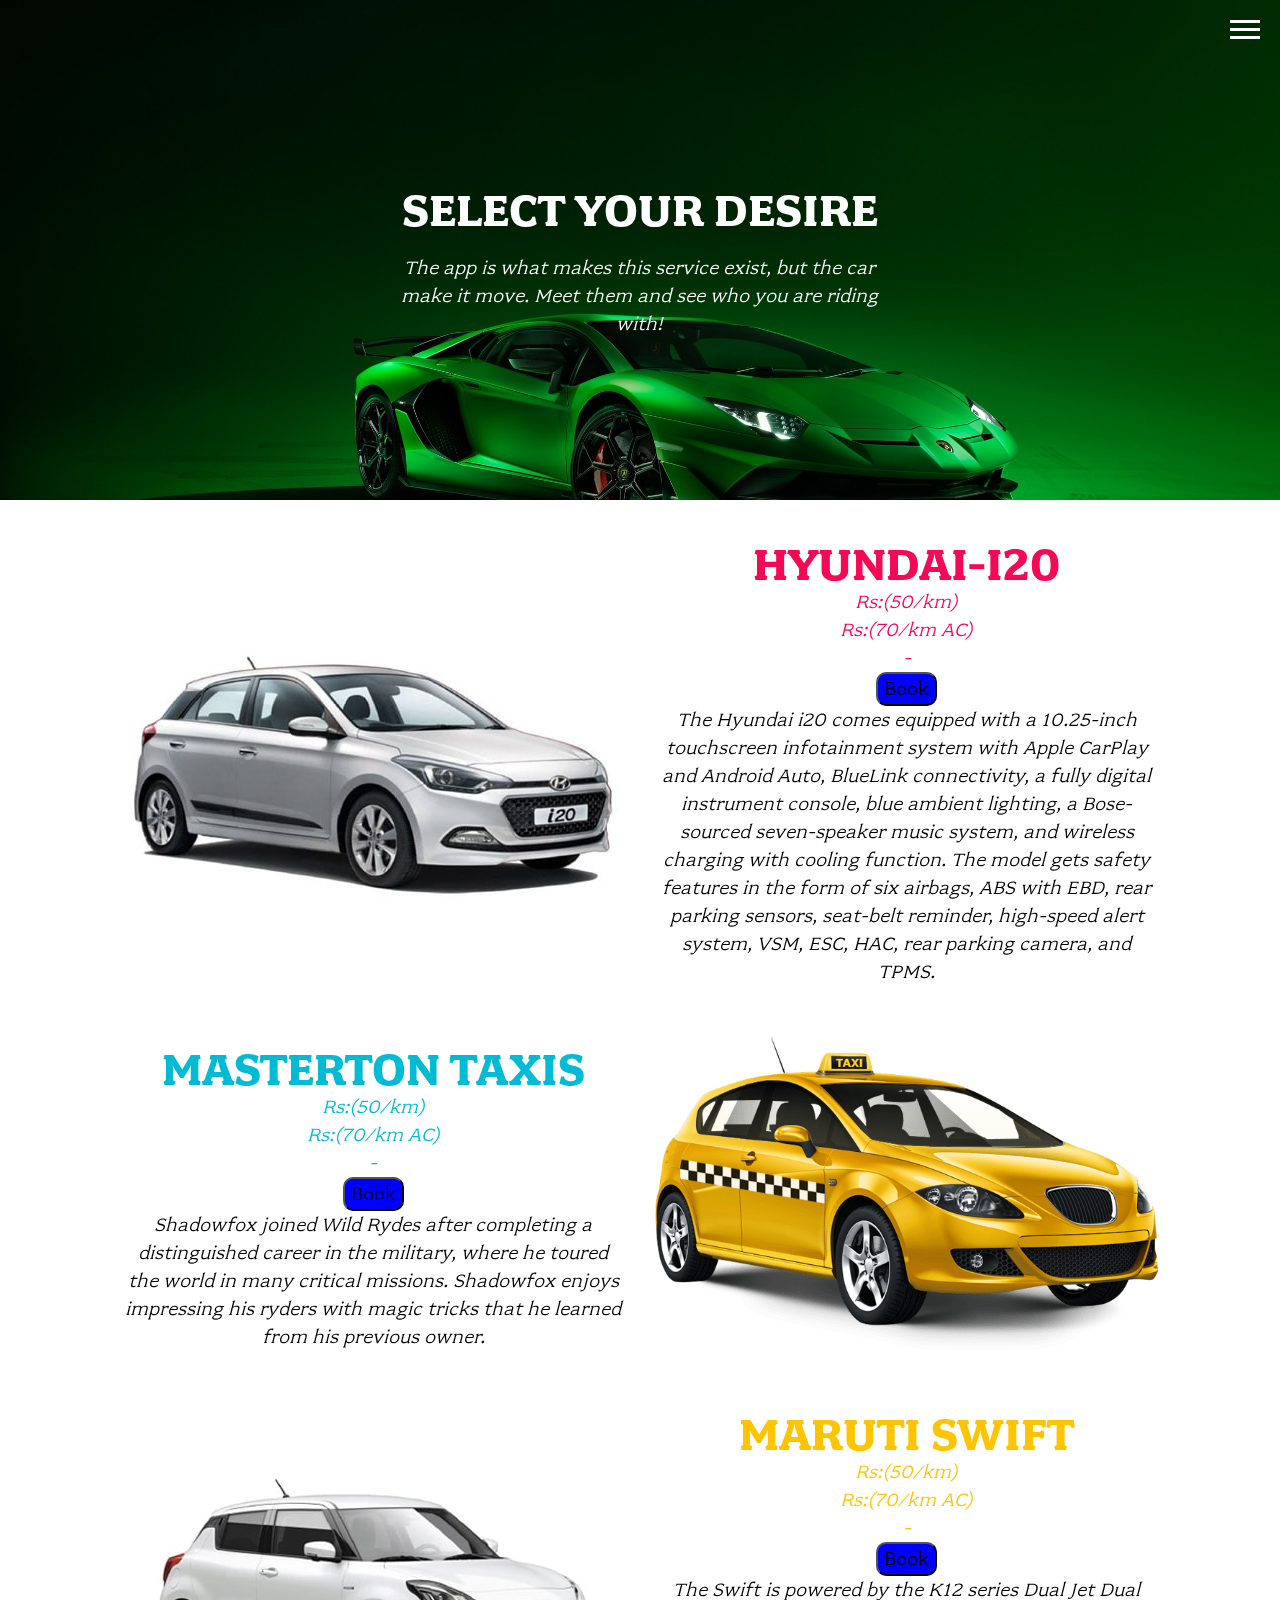
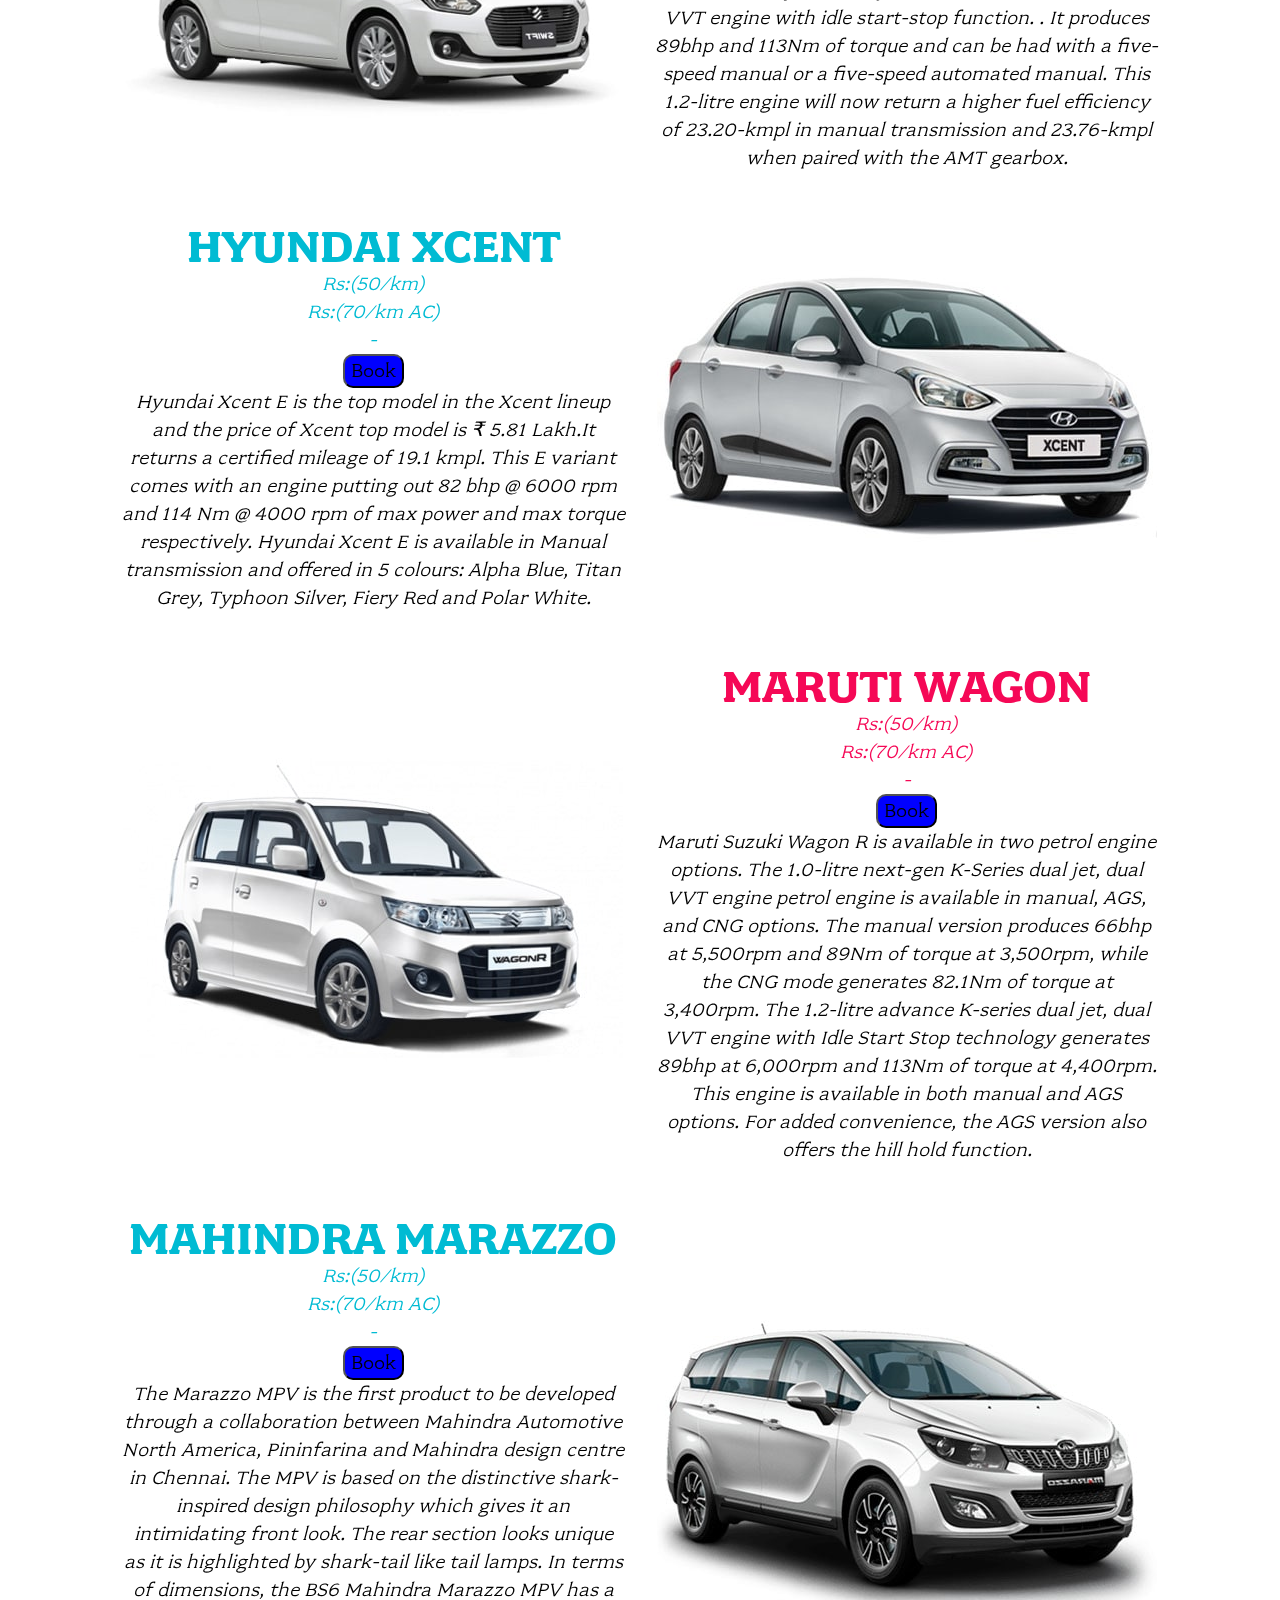
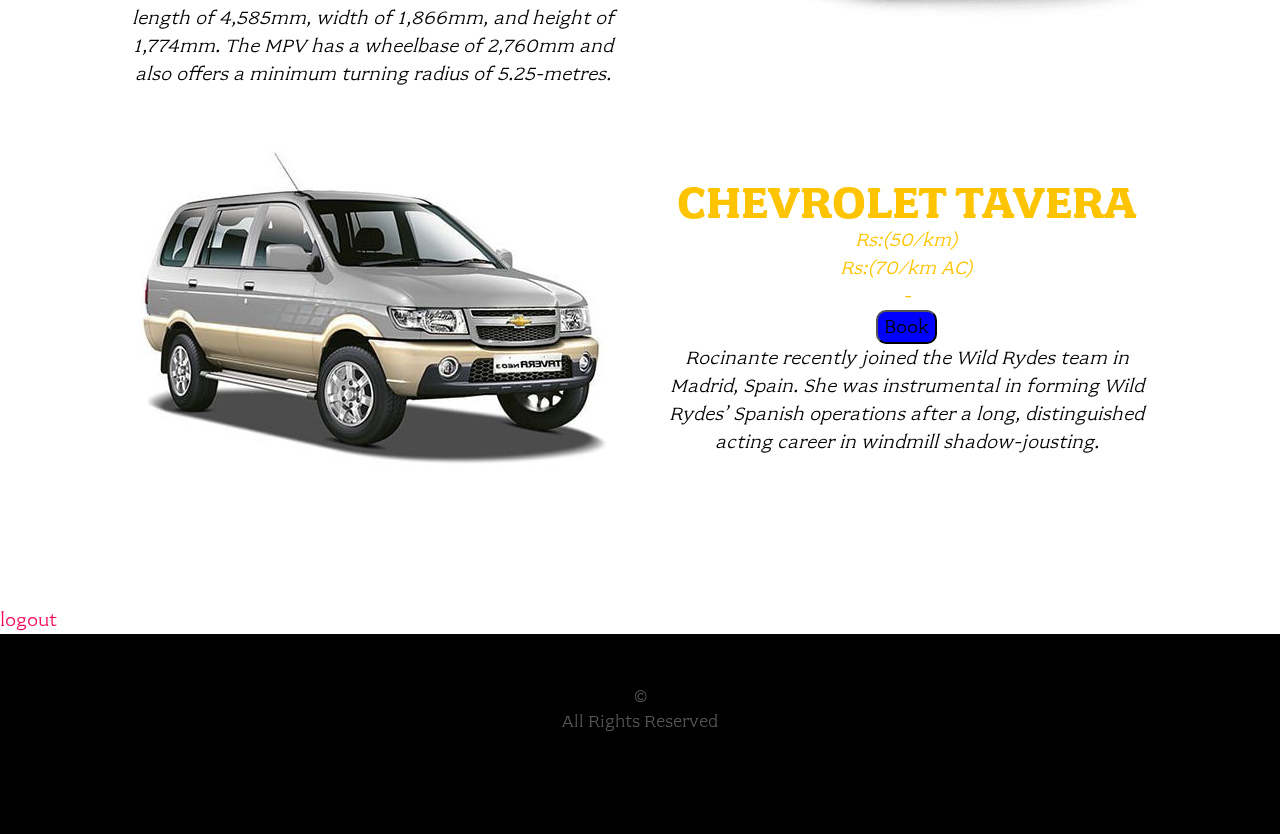
==== index.html @ dbbf8d36 "Update index.html" ====
<!doctype html>
<html class="no-js" lang="">
<head>
  <meta charset="utf-8">
  <meta name="description" content="">
  <meta name="viewport" content="width=device-width, initial-scale=1">
  <title>Unicorns - Wild Rydes</title>

  <link rel="stylesheet" href="css/font.css">
  <link rel="stylesheet" href="css/main.css">

  <!-- <script src="js/vendor/modernizr.js"></script> -->
  <style>
    input[type=submit]:hover {
      background-color: #dd8c22;
    width: 100px;
    border-radius: 10px;
    transition-duration: 0.5s;
  }
  
  </style>
</head>
<body class="page-unicorns">

  <header class="site-header">
    <div class="site-logo dark">Wild Rydes</div>

    <div class="row column medium-8 large-6 xlarge-5 xxlarge-4">
      <h1 class="title" style="color: white;">Select your desire</h1>
      <p class="content" style="color: white;">
        The app is what makes this service exist, but the car make it move. Meet them and see who you are riding with!
      </p>
    </div>

    <nav class="site-nav">
      <ul>
        <!-- <li><a href="index.html">Home</a></li> -->
        <li><a href="index.html">Visit the E-vehicles</a></li>
       
      </ul>
    </nav>
   
      <button type="button" class="btn-menu"><span>Menu</span></button>
  
  </header>

 

  <section class="unicorns-list">
    <div class="row">
      <div class="unicorn jimmy">
        <div class="columns medium-5 large-6 xlarge-5 xlarge-offset-1">
          <img src="images/Hyundai-i20.jpg" alt="Jimmy Three Legs">
        </div>

        <div class="columns medium-7 large-6 xlarge-5 xxlarge-4">
          <h2 class="title">Hyundai-i20</h2>
          <div class="subtitle">Rs:(50/km)<br>Rs:(70/km AC)</div>

          <a href="carregister/register1.html" id="btn">
            <input style="background-color: blue; border-radius: 10px;" type="submit" class="book" value="Book">
          </a>
          
          <p class="content">
            The Hyundai i20 comes equipped with a 10.25-inch touchscreen infotainment system with Apple CarPlay and Android Auto, BlueLink connectivity, a fully digital instrument console, blue ambient lighting, a Bose-sourced seven-speaker music system, and wireless charging with cooling function. The model gets safety features in the form of six airbags, ABS with EBD, rear parking sensors, seat-belt reminder, high-speed alert system, VSM, ESC, HAC, rear parking camera, and TPMS.
          </p>
        </div>
      </div>
    </div>

    <div class="row">
      <div class="unicorn henry">
        <div class="columns medium-5 medium-push-7 large-6 large-push-6 xlarge-5 xlarge-offset-1 xlarge-push-5">
          <img src="images/taxi-img.png" alt="Hot Shoe Henry">
        </div>

        <div class="columns medium-7 medium-pull-5 large-6 large-pull-6 xlarge-5 xlarge-pull-5 xxlarge-4 xxlarge-offset-1">
          <h2 class="title">Masterton Taxis</h2>
          <div class="subtitle">Rs:(50/km)<br>Rs:(70/km AC)</div>
          <a href="carregister/register2.html" id="btn">
            <input style="background-color: blue; border-radius: 10px;" type="submit" class="book" value="Book">
          </a>
          <p class="content">
            Shadowfox joined Wild Rydes after completing a distinguished career in the military, where he toured the world in many critical missions. Shadowfox enjoys impressing his ryders with magic tricks that he learned from his previous owner.
          </p>
        </div>
      </div>
    </div>

    <div class="row">
      <div class="unicorn veronica">
        <div class="columns medium-5 large-6 xlarge-5 xlarge-offset-1">
          <img src="images/Maruti-Suzuki-Swift.jpg" alt="Veronica">
        </div>

        <div class="columns medium-7 large-6 xlarge-5 xxlarge-4">
          <h2 class="title">Maruti Swift</h2>
          <div class="subtitle">Rs:(50/km)<br>Rs:(70/km AC)</div>
          <a href="carregister/register3.html" id="btn">
            <input style="background-color: blue; border-radius: 10px;" type="submit" class="book" value="Book">
          </a>
          <p class="content">
            The Swift is powered by the K12 series Dual Jet Dual VVT engine with idle start-stop function. . It produces 89bhp and 113Nm of torque and can be had with a five-speed manual or a five-speed automated manual.

This 1.2-litre engine will now return a higher fuel efficiency of 23.20-kmpl in manual transmission and 23.76-kmpl when paired with the AMT gearbox.
          </p>
        </div>
      </div>
    </div>
    
    <div class="row">
      <div class="unicorn henry">
        <div class="columns medium-5 medium-push-7 large-6 large-push-6 xlarge-5 xlarge-offset-1 xlarge-push-5">
          <img src="images/Hyundai-Xcent.jpg" alt="Hot Shoe Henry">
        </div>

        <div class="columns medium-7 medium-pull-5 large-6 large-pull-6 xlarge-5 xlarge-pull-5 xxlarge-4 xxlarge-offset-1">
          <h2 class="title">Hyundai Xcent</h2>
          <div class="subtitle">Rs:(50/km)<br>Rs:(70/km AC)</div>
          <a href="carregister/register4.html" id="btn">
            <input style="background-color: blue; border-radius: 10px;" type="submit" class="book" value="Book">
          </a>
          <p class="content">
            Hyundai Xcent E is the top model in the Xcent lineup and the price of Xcent top model is ₹ 5.81 Lakh.It returns a certified mileage of 19.1 kmpl. This E variant comes with an engine putting out 82 bhp @ 6000 rpm and 114 Nm @ 4000 rpm of max power and max torque respectively. Hyundai Xcent E is available in Manual transmission and offered in 5 colours: Alpha Blue, Titan Grey, Typhoon Silver, Fiery Red and Polar White.
          </p>
        </div>
      </div>
    </div>

    <div class="row">
      <div class="unicorn jimmy">
        <div class="columns medium-5 large-6 xlarge-5 xlarge-offset-1">
          <img src="images/Maruti-Wagonr.jpg" alt="Jimmy Three Legs">
        </div>
  
        <div class="columns medium-7 large-6 xlarge-5 xxlarge-4">
          <h2 class="title">Maruti Wagon</h2>
          <div class="subtitle">Rs:(50/km)<br>Rs:(70/km AC)</div>
          <a href="carregister/register5.html" id="btn">
            <input style="background-color: blue; border-radius: 10px;" type="submit" class="book" value="Book">
          </a>
          <p class="content">
            Maruti Suzuki Wagon R is available in two petrol engine options. The 1.0-litre next-gen K-Series dual jet, dual VVT engine petrol engine is available in manual, AGS, and CNG options. The manual version produces 66bhp at 5,500rpm and 89Nm of torque at 3,500rpm, while the CNG mode generates 82.1Nm of torque at 3,400rpm. The 1.2-litre advance K-series dual jet, dual VVT engine with Idle Start Stop technology generates 89bhp at 6,000rpm and 113Nm of torque at 4,400rpm. This engine is available in both manual and AGS options. For added convenience, the AGS version also offers the hill hold function.  
          </p>
        </div>
      </div>
    </div>
   
    <div class="row">
      <div class="unicorn henry">
        <div class="columns medium-5 medium-push-7 large-6 large-push-6 xlarge-5 xlarge-offset-1 xlarge-push-5">
          <img src="images/Mahindra-Marazzo.jpg" alt="Hot Shoe Henry">
        </div>

        <div class="columns medium-7 medium-pull-5 large-6 large-pull-6 xlarge-5 xlarge-pull-5 xxlarge-4 xxlarge-offset-1">
          <h2 class="title">Mahindra Marazzo</h2>
          <div class="subtitle">Rs:(50/km)<br>Rs:(70/km AC)</div>
          <a href="carregister/register6.html" id="btn">
            <input style="background-color: blue; border-radius: 10px;" type="submit" class="book" value="Book">
          </a>
          <p class="content">
            The Marazzo MPV is the first product to be developed through a collaboration between Mahindra Automotive North America, Pininfarina and Mahindra design centre in Chennai. The MPV is based on the distinctive shark-inspired design philosophy which gives it an intimidating front look. The rear section looks unique as it is highlighted by shark-tail like tail lamps. In terms of dimensions, the BS6 Mahindra Marazzo MPV has a length of 4,585mm, width of 1,866mm, and height of 1,774mm. The MPV has a wheelbase of 2,760mm and also offers a minimum turning radius of 5.25-metres.
          </p>
        </div>
      </div>
    </div>

    <div class="row">
      <div class="unicorn veronica">
        <div class="columns medium-5 large-6 xlarge-5 xlarge-offset-1">
          <img src="images/Chevrolet-Tavera.jpg" alt="Veronica">
        </div>

        <div class="columns medium-7 large-6 xlarge-5 xxlarge-4">
          <h2 class="title">Chevrolet Tavera</h2>
          <div class="subtitle">Rs:(50/km)<br>Rs:(70/km AC)</div>
          <a href="carregister/register7.html" id="btn">
            <input style="background-color: blue; border-radius: 10px;" type="submit" class="book" value="Book">
          </a>
          <p class="content">
            Rocinante recently joined the Wild Rydes team in Madrid, Spain. She was instrumental in forming Wild Rydes’ Spanish operations after a long, distinguished acting career in windmill shadow-jousting.
          </p>
        </div>
      </div>
    </div>

  </section>



  <a href="https://webbest111.auth.ap-south-1.amazoncognito.com/logout?client_id=3lqqb2fg92g0t8orv1jrlvq6rp&logout_uri=https://viswaamitcodes.github.io/authorization_deploy/">logout</a>


  <footer class="site-footer">
    

    <div class="row column">
      <div class="footer-legal">
        &copy;<br>
        All Rights Reserved
      </div>
    </div>
  </footer>

  <script src="js/vendor.js"></script>

  <script src="js/main.js"></script>
</body>
</html>
---- css/font.css ----
@font-face {
    font-family: "fairplex-wide";
    font-style: normal;
    font-weight: 400;
    src: url("../fonts/fairplex-wide-n4.woff") format("woff2");
}
@font-face {
    font-family: "fairplex-wide";
    font-style: normal;
    font-weight: 700;
    src: url("../fonts/fairplex-wide-n7.woff") format("woff2");
}
---- css/main.css ----
/*! normalize.css v4.2.0 | MIT License | github.com/necolas/normalize.css */html{font-family:sans-serif;line-height:1.15;-ms-text-size-adjust:100%;-webkit-text-size-adjust:100%}body{margin:0}article,aside,footer,header,nav,section{display:block}h1{font-size:2em;margin:.67em 0}figcaption,figure,main{display:block}figure{margin:1em 40px}hr{box-sizing:content-box;height:0;overflow:visible}pre{font-family:monospace,monospace;font-size:1em}a{background-color:transparent;-webkit-text-decoration-skip:objects}a:active,a:hover{outline-width:0}abbr[title]{border-bottom:none;text-decoration:underline;text-decoration:underline dotted}b,strong{font-weight:inherit;font-weight:bolder}code,kbd,samp{font-family:monospace,monospace;font-size:1em}dfn{font-style:italic}mark{background-color:#ff0;color:#000}small{font-size:80%}sub,sup{font-size:75%;line-height:0;position:relative;vertical-align:baseline}sub{bottom:-.25em}sup{top:-.5em}audio,video{display:inline-block}audio:not([controls]){display:none;height:0}img{border-style:none}svg:not(:root){overflow:hidden}button,input,optgroup,select,textarea{font:inherit;margin:0}optgroup{font-weight:700}button,input{overflow:visible}button,select{text-transform:none}[type=reset],[type=submit],button,html [type=button]{-webkit-appearance:button;cursor:pointer}[type=button]::-moz-focus-inner,[type=reset]::-moz-focus-inner,[type=submit]::-moz-focus-inner,button::-moz-focus-inner{border-style:none;padding:0}[type=button]:-moz-focusring,[type=reset]:-moz-focusring,[type=submit]:-moz-focusring,button:-moz-focusring{outline:1px dotted ButtonText}fieldset{border:1px solid silver;margin:0 2px;padding:.35em .625em .75em}legend{box-sizing:border-box;color:inherit;display:table;max-width:100%;padding:0;white-space:normal}progress{display:inline-block;vertical-align:baseline}textarea{overflow:auto}[type=checkbox],[type=radio]{box-sizing:border-box;padding:0}[type=number]::-webkit-inner-spin-button,[type=number]::-webkit-outer-spin-button{height:auto}[type=search]{-webkit-appearance:textfield;outline-offset:-2px}[type=search]::-webkit-search-cancel-button,[type=search]::-webkit-search-decoration{-webkit-appearance:none}::-webkit-file-upload-button{-webkit-appearance:button;font:inherit}details,menu{display:block}summary{display:list-item}canvas{display:inline-block}[hidden],template{display:none}.row{max-width:96.875rem;margin-left:auto;margin-right:auto}.row:after,.row:before{content:' ';display:table}.row:after{clear:both}.row.collapse>.column,.row.collapse>.columns{padding-left:0;padding-right:0}.row .row{max-width:none;margin-left:-.625rem;margin-right:-.625rem}@media screen and (min-width:40em){.row .row{margin-left:-.9375rem;margin-right:-.9375rem}}.row .row.collapse{margin-left:0;margin-right:0}.row.expanded{max-width:none}.row.expanded .row{margin-left:auto;margin-right:auto}.column,.columns{width:100%;float:left;padding-left:.625rem;padding-right:.625rem}@media screen and (min-width:40em){.column,.columns{padding-left:.9375rem;padding-right:.9375rem}}.column:last-child:not(:first-child),.columns:last-child:not(:first-child){float:right}.column.end:last-child:last-child,.end.columns:last-child:last-child{float:left}.column.row.row,.row.row.columns{float:none}.row .column.row.row,.row .row.row.columns{padding-left:0;padding-right:0;margin-left:0;margin-right:0}.small-1{width:8.3333333333%}.small-push-1{position:relative;left:8.3333333333%}.small-pull-1{position:relative;left:-8.3333333333%}.small-offset-0{margin-left:0}.small-2{width:16.6666666667%}.small-push-2{position:relative;left:16.6666666667%}.small-pull-2{position:relative;left:-16.6666666667%}.small-offset-1{margin-left:8.3333333333%}.small-3{width:25%}.small-push-3{position:relative;left:25%}.small-pull-3{position:relative;left:-25%}.small-offset-2{margin-left:16.6666666667%}.small-4{width:33.3333333333%}.small-push-4{position:relative;left:33.3333333333%}.small-pull-4{position:relative;left:-33.3333333333%}.small-offset-3{margin-left:25%}.small-5{width:41.6666666667%}.small-push-5{position:relative;left:41.6666666667%}.small-pull-5{position:relative;left:-41.6666666667%}.small-offset-4{margin-left:33.3333333333%}.small-6{width:50%}.small-push-6{position:relative;left:50%}.small-pull-6{position:relative;left:-50%}.small-offset-5{margin-left:41.6666666667%}.small-7{width:58.3333333333%}.small-push-7{position:relative;left:58.3333333333%}.small-pull-7{position:relative;left:-58.3333333333%}.small-offset-6{margin-left:50%}.small-8{width:66.6666666667%}.small-push-8{position:relative;left:66.6666666667%}.small-pull-8{position:relative;left:-66.6666666667%}.small-offset-7{margin-left:58.3333333333%}.small-9{width:75%}.small-push-9{position:relative;left:75%}.small-pull-9{position:relative;left:-75%}.small-offset-8{margin-left:66.6666666667%}.small-10{width:83.3333333333%}.small-push-10{position:relative;left:83.3333333333%}.small-pull-10{position:relative;left:-83.3333333333%}.small-offset-9{margin-left:75%}.small-11{width:91.6666666667%}.small-push-11{position:relative;left:91.6666666667%}.small-pull-11{position:relative;left:-91.6666666667%}.small-offset-10{margin-left:83.3333333333%}.small-12{width:100%}.small-offset-11{margin-left:91.6666666667%}.small-up-1>.column,.small-up-1>.columns{width:100%;float:left}.small-up-1>.column:nth-of-type(1n),.small-up-1>.columns:nth-of-type(1n){clear:none}.small-up-1>.column:nth-of-type(1n+1),.small-up-1>.columns:nth-of-type(1n+1){clear:both}.small-up-1>.column:last-child,.small-up-1>.columns:last-child{float:left}.small-up-2>.column,.small-up-2>.columns{width:50%;float:left}.small-up-2>.column:nth-of-type(1n),.small-up-2>.columns:nth-of-type(1n){clear:none}.small-up-2>.column:nth-of-type(2n+1),.small-up-2>.columns:nth-of-type(2n+1){clear:both}.small-up-2>.column:last-child,.small-up-2>.columns:last-child{float:left}.small-up-3>.column,.small-up-3>.columns{width:33.3333333333%;float:left}.small-up-3>.column:nth-of-type(1n),.small-up-3>.columns:nth-of-type(1n){clear:none}.small-up-3>.column:nth-of-type(3n+1),.small-up-3>.columns:nth-of-type(3n+1){clear:both}.small-up-3>.column:last-child,.small-up-3>.columns:last-child{float:left}.small-up-4>.column,.small-up-4>.columns{width:25%;float:left}.small-up-4>.column:nth-of-type(1n),.small-up-4>.columns:nth-of-type(1n){clear:none}.small-up-4>.column:nth-of-type(4n+1),.small-up-4>.columns:nth-of-type(4n+1){clear:both}.small-up-4>.column:last-child,.small-up-4>.columns:last-child{float:left}.small-up-5>.column,.small-up-5>.columns{width:20%;float:left}.small-up-5>.column:nth-of-type(1n),.small-up-5>.columns:nth-of-type(1n){clear:none}.small-up-5>.column:nth-of-type(5n+1),.small-up-5>.columns:nth-of-type(5n+1){clear:both}.small-up-5>.column:last-child,.small-up-5>.columns:last-child{float:left}.small-up-6>.column,.small-up-6>.columns{width:16.6666666667%;float:left}.small-up-6>.column:nth-of-type(1n),.small-up-6>.columns:nth-of-type(1n){clear:none}.small-up-6>.column:nth-of-type(6n+1),.small-up-6>.columns:nth-of-type(6n+1){clear:both}.small-up-6>.column:last-child,.small-up-6>.columns:last-child{float:left}.small-up-7>.column,.small-up-7>.columns{width:14.2857142857%;float:left}.small-up-7>.column:nth-of-type(1n),.small-up-7>.columns:nth-of-type(1n){clear:none}.small-up-7>.column:nth-of-type(7n+1),.small-up-7>.columns:nth-of-type(7n+1){clear:both}.small-up-7>.column:last-child,.small-up-7>.columns:last-child{float:left}.small-up-8>.column,.small-up-8>.columns{width:12.5%;float:left}.small-up-8>.column:nth-of-type(1n),.small-up-8>.columns:nth-of-type(1n){clear:none}.small-up-8>.column:nth-of-type(8n+1),.small-up-8>.columns:nth-of-type(8n+1){clear:both}.small-up-8>.column:last-child,.small-up-8>.columns:last-child{float:left}.small-collapse>.column,.small-collapse>.columns{padding-left:0;padding-right:0}.expanded.row .small-collapse.row,.small-collapse .row{margin-left:0;margin-right:0}.small-uncollapse>.column,.small-uncollapse>.columns{padding-left:.625rem;padding-right:.625rem}.small-centered{float:none;margin-left:auto;margin-right:auto}.small-pull-0,.small-push-0,.small-uncentered{position:static;margin-left:0;margin-right:0;float:left}@media screen and (min-width:40em){.medium-1{width:8.3333333333%}.medium-push-1{position:relative;left:8.3333333333%}.medium-pull-1{position:relative;left:-8.3333333333%}.medium-offset-0{margin-left:0}.medium-2{width:16.6666666667%}.medium-push-2{position:relative;left:16.6666666667%}.medium-pull-2{position:relative;left:-16.6666666667%}.medium-offset-1{margin-left:8.3333333333%}.medium-3{width:25%}.medium-push-3{position:relative;left:25%}.medium-pull-3{position:relative;left:-25%}.medium-offset-2{margin-left:16.6666666667%}.medium-4{width:33.3333333333%}.medium-push-4{position:relative;left:33.3333333333%}.medium-pull-4{position:relative;left:-33.3333333333%}.medium-offset-3{margin-left:25%}.medium-5{width:41.6666666667%}.medium-push-5{position:relative;left:41.6666666667%}.medium-pull-5{position:relative;left:-41.6666666667%}.medium-offset-4{margin-left:33.3333333333%}.medium-6{width:50%}.medium-push-6{position:relative;left:50%}.medium-pull-6{position:relative;left:-50%}.medium-offset-5{margin-left:41.6666666667%}.medium-7{width:58.3333333333%}.medium-push-7{position:relative;left:58.3333333333%}.medium-pull-7{position:relative;left:-58.3333333333%}.medium-offset-6{margin-left:50%}.medium-8{width:66.6666666667%}.medium-push-8{position:relative;left:66.6666666667%}.medium-pull-8{position:relative;left:-66.6666666667%}.medium-offset-7{margin-left:58.3333333333%}.medium-9{width:75%}.medium-push-9{position:relative;left:75%}.medium-pull-9{position:relative;left:-75%}.medium-offset-8{margin-left:66.6666666667%}.medium-10{width:83.3333333333%}.medium-push-10{position:relative;left:83.3333333333%}.medium-pull-10{position:relative;left:-83.3333333333%}.medium-offset-9{margin-left:75%}.medium-11{width:91.6666666667%}.medium-push-11{position:relative;left:91.6666666667%}.medium-pull-11{position:relative;left:-91.6666666667%}.medium-offset-10{margin-left:83.3333333333%}.medium-12{width:100%}.medium-offset-11{margin-left:91.6666666667%}.medium-up-1>.column,.medium-up-1>.columns{width:100%;float:left}.medium-up-1>.column:nth-of-type(1n),.medium-up-1>.columns:nth-of-type(1n){clear:none}.medium-up-1>.column:nth-of-type(1n+1),.medium-up-1>.columns:nth-of-type(1n+1){clear:both}.medium-up-1>.column:last-child,.medium-up-1>.columns:last-child{float:left}.medium-up-2>.column,.medium-up-2>.columns{width:50%;float:left}.medium-up-2>.column:nth-of-type(1n),.medium-up-2>.columns:nth-of-type(1n){clear:none}.medium-up-2>.column:nth-of-type(2n+1),.medium-up-2>.columns:nth-of-type(2n+1){clear:both}.medium-up-2>.column:last-child,.medium-up-2>.columns:last-child{float:left}.medium-up-3>.column,.medium-up-3>.columns{width:33.3333333333%;float:left}.medium-up-3>.column:nth-of-type(1n),.medium-up-3>.columns:nth-of-type(1n){clear:none}.medium-up-3>.column:nth-of-type(3n+1),.medium-up-3>.columns:nth-of-type(3n+1){clear:both}.medium-up-3>.column:last-child,.medium-up-3>.columns:last-child{float:left}.medium-up-4>.column,.medium-up-4>.columns{width:25%;float:left}.medium-up-4>.column:nth-of-type(1n),.medium-up-4>.columns:nth-of-type(1n){clear:none}.medium-up-4>.column:nth-of-type(4n+1),.medium-up-4>.columns:nth-of-type(4n+1){clear:both}.medium-up-4>.column:last-child,.medium-up-4>.columns:last-child{float:left}.medium-up-5>.column,.medium-up-5>.columns{width:20%;float:left}.medium-up-5>.column:nth-of-type(1n),.medium-up-5>.columns:nth-of-type(1n){clear:none}.medium-up-5>.column:nth-of-type(5n+1),.medium-up-5>.columns:nth-of-type(5n+1){clear:both}.medium-up-5>.column:last-child,.medium-up-5>.columns:last-child{float:left}.medium-up-6>.column,.medium-up-6>.columns{width:16.6666666667%;float:left}.medium-up-6>.column:nth-of-type(1n),.medium-up-6>.columns:nth-of-type(1n){clear:none}.medium-up-6>.column:nth-of-type(6n+1),.medium-up-6>.columns:nth-of-type(6n+1){clear:both}.medium-up-6>.column:last-child,.medium-up-6>.columns:last-child{float:left}.medium-up-7>.column,.medium-up-7>.columns{width:14.2857142857%;float:left}.medium-up-7>.column:nth-of-type(1n),.medium-up-7>.columns:nth-of-type(1n){clear:none}.medium-up-7>.column:nth-of-type(7n+1),.medium-up-7>.columns:nth-of-type(7n+1){clear:both}.medium-up-7>.column:last-child,.medium-up-7>.columns:last-child{float:left}.medium-up-8>.column,.medium-up-8>.columns{width:12.5%;float:left}.medium-up-8>.column:nth-of-type(1n),.medium-up-8>.columns:nth-of-type(1n){clear:none}.medium-up-8>.column:nth-of-type(8n+1),.medium-up-8>.columns:nth-of-type(8n+1){clear:both}.medium-up-8>.column:last-child,.medium-up-8>.columns:last-child{float:left}.medium-collapse>.column,.medium-collapse>.columns{padding-left:0;padding-right:0}.expanded.row .medium-collapse.row,.medium-collapse .row{margin-left:0;margin-right:0}.medium-uncollapse>.column,.medium-uncollapse>.columns{padding-left:.9375rem;padding-right:.9375rem}.medium-centered{float:none;margin-left:auto;margin-right:auto}.medium-pull-0,.medium-push-0,.medium-uncentered{position:static;margin-left:0;margin-right:0;float:left}}@media screen and (min-width:64em){.large-1{width:8.3333333333%}.large-push-1{position:relative;left:8.3333333333%}.large-pull-1{position:relative;left:-8.3333333333%}.large-offset-0{margin-left:0}.large-2{width:16.6666666667%}.large-push-2{position:relative;left:16.6666666667%}.large-pull-2{position:relative;left:-16.6666666667%}.large-offset-1{margin-left:8.3333333333%}.large-3{width:25%}.large-push-3{position:relative;left:25%}.large-pull-3{position:relative;left:-25%}.large-offset-2{margin-left:16.6666666667%}.large-4{width:33.3333333333%}.large-push-4{position:relative;left:33.3333333333%}.large-pull-4{position:relative;left:-33.3333333333%}.large-offset-3{margin-left:25%}.large-5{width:41.6666666667%}.large-push-5{position:relative;left:41.6666666667%}.large-pull-5{position:relative;left:-41.6666666667%}.large-offset-4{margin-left:33.3333333333%}.large-6{width:50%}.large-push-6{position:relative;left:50%}.large-pull-6{position:relative;left:-50%}.large-offset-5{margin-left:41.6666666667%}.large-7{width:58.3333333333%}.large-push-7{position:relative;left:58.3333333333%}.large-pull-7{position:relative;left:-58.3333333333%}.large-offset-6{margin-left:50%}.large-8{width:66.6666666667%}.large-push-8{position:relative;left:66.6666666667%}.large-pull-8{position:relative;left:-66.6666666667%}.large-offset-7{margin-left:58.3333333333%}.large-9{width:75%}.large-push-9{position:relative;left:75%}.large-pull-9{position:relative;left:-75%}.large-offset-8{margin-left:66.6666666667%}.large-10{width:83.3333333333%}.large-push-10{position:relative;left:83.3333333333%}.large-pull-10{position:relative;left:-83.3333333333%}.large-offset-9{margin-left:75%}.large-11{width:91.6666666667%}.large-push-11{position:relative;left:91.6666666667%}.large-pull-11{position:relative;left:-91.6666666667%}.large-offset-10{margin-left:83.3333333333%}.large-12{width:100%}.large-offset-11{margin-left:91.6666666667%}.large-up-1>.column,.large-up-1>.columns{width:100%;float:left}.large-up-1>.column:nth-of-type(1n),.large-up-1>.columns:nth-of-type(1n){clear:none}.large-up-1>.column:nth-of-type(1n+1),.large-up-1>.columns:nth-of-type(1n+1){clear:both}.large-up-1>.column:last-child,.large-up-1>.columns:last-child{float:left}.large-up-2>.column,.large-up-2>.columns{width:50%;float:left}.large-up-2>.column:nth-of-type(1n),.large-up-2>.columns:nth-of-type(1n){clear:none}.large-up-2>.column:nth-of-type(2n+1),.large-up-2>.columns:nth-of-type(2n+1){clear:both}.large-up-2>.column:last-child,.large-up-2>.columns:last-child{float:left}.large-up-3>.column,.large-up-3>.columns{width:33.3333333333%;float:left}.large-up-3>.column:nth-of-type(1n),.large-up-3>.columns:nth-of-type(1n){clear:none}.large-up-3>.column:nth-of-type(3n+1),.large-up-3>.columns:nth-of-type(3n+1){clear:both}.large-up-3>.column:last-child,.large-up-3>.columns:last-child{float:left}.large-up-4>.column,.large-up-4>.columns{width:25%;float:left}.large-up-4>.column:nth-of-type(1n),.large-up-4>.columns:nth-of-type(1n){clear:none}.large-up-4>.column:nth-of-type(4n+1),.large-up-4>.columns:nth-of-type(4n+1){clear:both}.large-up-4>.column:last-child,.large-up-4>.columns:last-child{float:left}.large-up-5>.column,.large-up-5>.columns{width:20%;float:left}.large-up-5>.column:nth-of-type(1n),.large-up-5>.columns:nth-of-type(1n){clear:none}.large-up-5>.column:nth-of-type(5n+1),.large-up-5>.columns:nth-of-type(5n+1){clear:both}.large-up-5>.column:last-child,.large-up-5>.columns:last-child{float:left}.large-up-6>.column,.large-up-6>.columns{width:16.6666666667%;float:left}.large-up-6>.column:nth-of-type(1n),.large-up-6>.columns:nth-of-type(1n){clear:none}.large-up-6>.column:nth-of-type(6n+1),.large-up-6>.columns:nth-of-type(6n+1){clear:both}.large-up-6>.column:last-child,.large-up-6>.columns:last-child{float:left}.large-up-7>.column,.large-up-7>.columns{width:14.2857142857%;float:left}.large-up-7>.column:nth-of-type(1n),.large-up-7>.columns:nth-of-type(1n){clear:none}.large-up-7>.column:nth-of-type(7n+1),.large-up-7>.columns:nth-of-type(7n+1){clear:both}.large-up-7>.column:last-child,.large-up-7>.columns:last-child{float:left}.large-up-8>.column,.large-up-8>.columns{width:12.5%;float:left}.large-up-8>.column:nth-of-type(1n),.large-up-8>.columns:nth-of-type(1n){clear:none}.large-up-8>.column:nth-of-type(8n+1),.large-up-8>.columns:nth-of-type(8n+1){clear:both}.large-up-8>.column:last-child,.large-up-8>.columns:last-child{float:left}.large-collapse>.column,.large-collapse>.columns{padding-left:0;padding-right:0}.expanded.row .large-collapse.row,.large-collapse .row{margin-left:0;margin-right:0}.large-uncollapse>.column,.large-uncollapse>.columns{padding-left:.9375rem;padding-right:.9375rem}.large-centered{float:none;margin-left:auto;margin-right:auto}.large-pull-0,.large-push-0,.large-uncentered{position:static;margin-left:0;margin-right:0;float:left}}@media screen and (min-width:75em){.xlarge-1{width:8.3333333333%}.xlarge-push-1{position:relative;left:8.3333333333%}.xlarge-pull-1{position:relative;left:-8.3333333333%}.xlarge-offset-0{margin-left:0}.xlarge-2{width:16.6666666667%}.xlarge-push-2{position:relative;left:16.6666666667%}.xlarge-pull-2{position:relative;left:-16.6666666667%}.xlarge-offset-1{margin-left:8.3333333333%}.xlarge-3{width:25%}.xlarge-push-3{position:relative;left:25%}.xlarge-pull-3{position:relative;left:-25%}.xlarge-offset-2{margin-left:16.6666666667%}.xlarge-4{width:33.3333333333%}.xlarge-push-4{position:relative;left:33.3333333333%}.xlarge-pull-4{position:relative;left:-33.3333333333%}.xlarge-offset-3{margin-left:25%}.xlarge-5{width:41.6666666667%}.xlarge-push-5{position:relative;left:41.6666666667%}.xlarge-pull-5{position:relative;left:-41.6666666667%}.xlarge-offset-4{margin-left:33.3333333333%}.xlarge-6{width:50%}.xlarge-push-6{position:relative;left:50%}.xlarge-pull-6{position:relative;left:-50%}.xlarge-offset-5{margin-left:41.6666666667%}.xlarge-7{width:58.3333333333%}.xlarge-push-7{position:relative;left:58.3333333333%}.xlarge-pull-7{position:relative;left:-58.3333333333%}.xlarge-offset-6{margin-left:50%}.xlarge-8{width:66.6666666667%}.xlarge-push-8{position:relative;left:66.6666666667%}.xlarge-pull-8{position:relative;left:-66.6666666667%}.xlarge-offset-7{margin-left:58.3333333333%}.xlarge-9{width:75%}.xlarge-push-9{position:relative;left:75%}.xlarge-pull-9{position:relative;left:-75%}.xlarge-offset-8{margin-left:66.6666666667%}.xlarge-10{width:83.3333333333%}.xlarge-push-10{position:relative;left:83.3333333333%}.xlarge-pull-10{position:relative;left:-83.3333333333%}.xlarge-offset-9{margin-left:75%}.xlarge-11{width:91.6666666667%}.xlarge-push-11{position:relative;left:91.6666666667%}.xlarge-pull-11{position:relative;left:-91.6666666667%}.xlarge-offset-10{margin-left:83.3333333333%}.xlarge-12{width:100%}.xlarge-offset-11{margin-left:91.6666666667%}.xlarge-up-1>.column,.xlarge-up-1>.columns{width:100%;float:left}.xlarge-up-1>.column:nth-of-type(1n),.xlarge-up-1>.columns:nth-of-type(1n){clear:none}.xlarge-up-1>.column:nth-of-type(1n+1),.xlarge-up-1>.columns:nth-of-type(1n+1){clear:both}.xlarge-up-1>.column:last-child,.xlarge-up-1>.columns:last-child{float:left}.xlarge-up-2>.column,.xlarge-up-2>.columns{width:50%;float:left}.xlarge-up-2>.column:nth-of-type(1n),.xlarge-up-2>.columns:nth-of-type(1n){clear:none}.xlarge-up-2>.column:nth-of-type(2n+1),.xlarge-up-2>.columns:nth-of-type(2n+1){clear:both}.xlarge-up-2>.column:last-child,.xlarge-up-2>.columns:last-child{float:left}.xlarge-up-3>.column,.xlarge-up-3>.columns{width:33.3333333333%;float:left}.xlarge-up-3>.column:nth-of-type(1n),.xlarge-up-3>.columns:nth-of-type(1n){clear:none}.xlarge-up-3>.column:nth-of-type(3n+1),.xlarge-up-3>.columns:nth-of-type(3n+1){clear:both}.xlarge-up-3>.column:last-child,.xlarge-up-3>.columns:last-child{float:left}.xlarge-up-4>.column,.xlarge-up-4>.columns{width:25%;float:left}.xlarge-up-4>.column:nth-of-type(1n),.xlarge-up-4>.columns:nth-of-type(1n){clear:none}.xlarge-up-4>.column:nth-of-type(4n+1),.xlarge-up-4>.columns:nth-of-type(4n+1){clear:both}.xlarge-up-4>.column:last-child,.xlarge-up-4>.columns:last-child{float:left}.xlarge-up-5>.column,.xlarge-up-5>.columns{width:20%;float:left}.xlarge-up-5>.column:nth-of-type(1n),.xlarge-up-5>.columns:nth-of-type(1n){clear:none}.xlarge-up-5>.column:nth-of-type(5n+1),.xlarge-up-5>.columns:nth-of-type(5n+1){clear:both}.xlarge-up-5>.column:last-child,.xlarge-up-5>.columns:last-child{float:left}.xlarge-up-6>.column,.xlarge-up-6>.columns{width:16.6666666667%;float:left}.xlarge-up-6>.column:nth-of-type(1n),.xlarge-up-6>.columns:nth-of-type(1n){clear:none}.xlarge-up-6>.column:nth-of-type(6n+1),.xlarge-up-6>.columns:nth-of-type(6n+1){clear:both}.xlarge-up-6>.column:last-child,.xlarge-up-6>.columns:last-child{float:left}.xlarge-up-7>.column,.xlarge-up-7>.columns{width:14.2857142857%;float:left}.xlarge-up-7>.column:nth-of-type(1n),.xlarge-up-7>.columns:nth-of-type(1n){clear:none}.xlarge-up-7>.column:nth-of-type(7n+1),.xlarge-up-7>.columns:nth-of-type(7n+1){clear:both}.xlarge-up-7>.column:last-child,.xlarge-up-7>.columns:last-child{float:left}.xlarge-up-8>.column,.xlarge-up-8>.columns{width:12.5%;float:left}.xlarge-up-8>.column:nth-of-type(1n),.xlarge-up-8>.columns:nth-of-type(1n){clear:none}.xlarge-up-8>.column:nth-of-type(8n+1),.xlarge-up-8>.columns:nth-of-type(8n+1){clear:both}.xlarge-up-8>.column:last-child,.xlarge-up-8>.columns:last-child{float:left}.xlarge-collapse>.column,.xlarge-collapse>.columns{padding-left:0;padding-right:0}.expanded.row .xlarge-collapse.row,.xlarge-collapse .row{margin-left:0;margin-right:0}.xlarge-uncollapse>.column,.xlarge-uncollapse>.columns{padding-left:.9375rem;padding-right:.9375rem}.xlarge-centered{float:none;margin-left:auto;margin-right:auto}.xlarge-pull-0,.xlarge-push-0,.xlarge-uncentered{position:static;margin-left:0;margin-right:0;float:left}}@media screen and (min-width:90em){.xxlarge-1{width:8.3333333333%}.xxlarge-push-1{position:relative;left:8.3333333333%}.xxlarge-pull-1{position:relative;left:-8.3333333333%}.xxlarge-offset-0{margin-left:0}.xxlarge-2{width:16.6666666667%}.xxlarge-push-2{position:relative;left:16.6666666667%}.xxlarge-pull-2{position:relative;left:-16.6666666667%}.xxlarge-offset-1{margin-left:8.3333333333%}.xxlarge-3{width:25%}.xxlarge-push-3{position:relative;left:25%}.xxlarge-pull-3{position:relative;left:-25%}.xxlarge-offset-2{margin-left:16.6666666667%}.xxlarge-4{width:33.3333333333%}.xxlarge-push-4{position:relative;left:33.3333333333%}.xxlarge-pull-4{position:relative;left:-33.3333333333%}.xxlarge-offset-3{margin-left:25%}.xxlarge-5{width:41.6666666667%}.xxlarge-push-5{position:relative;left:41.6666666667%}.xxlarge-pull-5{position:relative;left:-41.6666666667%}.xxlarge-offset-4{margin-left:33.3333333333%}.xxlarge-6{width:50%}.xxlarge-push-6{position:relative;left:50%}.xxlarge-pull-6{position:relative;left:-50%}.xxlarge-offset-5{margin-left:41.6666666667%}.xxlarge-7{width:58.3333333333%}.xxlarge-push-7{position:relative;left:58.3333333333%}.xxlarge-pull-7{position:relative;left:-58.3333333333%}.xxlarge-offset-6{margin-left:50%}.xxlarge-8{width:66.6666666667%}.xxlarge-push-8{position:relative;left:66.6666666667%}.xxlarge-pull-8{position:relative;left:-66.6666666667%}.xxlarge-offset-7{margin-left:58.3333333333%}.xxlarge-9{width:75%}.xxlarge-push-9{position:relative;left:75%}.xxlarge-pull-9{position:relative;left:-75%}.xxlarge-offset-8{margin-left:66.6666666667%}.xxlarge-10{width:83.3333333333%}.xxlarge-push-10{position:relative;left:83.3333333333%}.xxlarge-pull-10{position:relative;left:-83.3333333333%}.xxlarge-offset-9{margin-left:75%}.xxlarge-11{width:91.6666666667%}.xxlarge-push-11{position:relative;left:91.6666666667%}.xxlarge-pull-11{position:relative;left:-91.6666666667%}.xxlarge-offset-10{margin-left:83.3333333333%}.xxlarge-12{width:100%}.xxlarge-offset-11{margin-left:91.6666666667%}.xxlarge-up-1>.column,.xxlarge-up-1>.columns{width:100%;float:left}.xxlarge-up-1>.column:nth-of-type(1n),.xxlarge-up-1>.columns:nth-of-type(1n){clear:none}.xxlarge-up-1>.column:nth-of-type(1n+1),.xxlarge-up-1>.columns:nth-of-type(1n+1){clear:both}.xxlarge-up-1>.column:last-child,.xxlarge-up-1>.columns:last-child{float:left}.xxlarge-up-2>.column,.xxlarge-up-2>.columns{width:50%;float:left}.xxlarge-up-2>.column:nth-of-type(1n),.xxlarge-up-2>.columns:nth-of-type(1n){clear:none}.xxlarge-up-2>.column:nth-of-type(2n+1),.xxlarge-up-2>.columns:nth-of-type(2n+1){clear:both}.xxlarge-up-2>.column:last-child,.xxlarge-up-2>.columns:last-child{float:left}.xxlarge-up-3>.column,.xxlarge-up-3>.columns{width:33.3333333333%;float:left}.xxlarge-up-3>.column:nth-of-type(1n),.xxlarge-up-3>.columns:nth-of-type(1n){clear:none}.xxlarge-up-3>.column:nth-of-type(3n+1),.xxlarge-up-3>.columns:nth-of-type(3n+1){clear:both}.xxlarge-up-3>.column:last-child,.xxlarge-up-3>.columns:last-child{float:left}.xxlarge-up-4>.column,.xxlarge-up-4>.columns{width:25%;float:left}.xxlarge-up-4>.column:nth-of-type(1n),.xxlarge-up-4>.columns:nth-of-type(1n){clear:none}.xxlarge-up-4>.column:nth-of-type(4n+1),.xxlarge-up-4>.columns:nth-of-type(4n+1){clear:both}.xxlarge-up-4>.column:last-child,.xxlarge-up-4>.columns:last-child{float:left}.xxlarge-up-5>.column,.xxlarge-up-5>.columns{width:20%;float:left}.xxlarge-up-5>.column:nth-of-type(1n),.xxlarge-up-5>.columns:nth-of-type(1n){clear:none}.xxlarge-up-5>.column:nth-of-type(5n+1),.xxlarge-up-5>.columns:nth-of-type(5n+1){clear:both}.xxlarge-up-5>.column:last-child,.xxlarge-up-5>.columns:last-child{float:left}.xxlarge-up-6>.column,.xxlarge-up-6>.columns{width:16.6666666667%;float:left}.xxlarge-up-6>.column:nth-of-type(1n),.xxlarge-up-6>.columns:nth-of-type(1n){clear:none}.xxlarge-up-6>.column:nth-of-type(6n+1),.xxlarge-up-6>.columns:nth-of-type(6n+1){clear:both}.xxlarge-up-6>.column:last-child,.xxlarge-up-6>.columns:last-child{float:left}.xxlarge-up-7>.column,.xxlarge-up-7>.columns{width:14.2857142857%;float:left}.xxlarge-up-7>.column:nth-of-type(1n),.xxlarge-up-7>.columns:nth-of-type(1n){clear:none}.xxlarge-up-7>.column:nth-of-type(7n+1),.xxlarge-up-7>.columns:nth-of-type(7n+1){clear:both}.xxlarge-up-7>.column:last-child,.xxlarge-up-7>.columns:last-child{float:left}.xxlarge-up-8>.column,.xxlarge-up-8>.columns{width:12.5%;float:left}.xxlarge-up-8>.column:nth-of-type(1n),.xxlarge-up-8>.columns:nth-of-type(1n){clear:none}.xxlarge-up-8>.column:nth-of-type(8n+1),.xxlarge-up-8>.columns:nth-of-type(8n+1){clear:both}.xxlarge-up-8>.column:last-child,.xxlarge-up-8>.columns:last-child{float:left}.xxlarge-collapse>.column,.xxlarge-collapse>.columns{padding-left:0;padding-right:0}.expanded.row .xxlarge-collapse.row,.xxlarge-collapse .row{margin-left:0;margin-right:0}.xxlarge-uncollapse>.column,.xxlarge-uncollapse>.columns{padding-left:.9375rem;padding-right:.9375rem}.xxlarge-centered{float:none;margin-left:auto;margin-right:auto}.xxlarge-pull-0,.xxlarge-push-0,.xxlarge-uncentered{position:static;margin-left:0;margin-right:0;float:left}}.footer-nav ul,.site-nav ul{margin:0;padding:0;list-style:none}*,:after,:before{box-sizing:border-box}html{line-height:1.4}html.menu-opened{overflow:hidden}body{font-family:fairplex-wide,serif;font-size:125%;-webkit-font-smoothing:antialiased;-moz-osx-font-smoothing:grayscale}h1,h2,h3,h4,h5{line-height:1;margin:0 0 .9375rem;text-transform:uppercase;font-size:1.5rem}@media screen and (min-width:40em){h1,h2,h3,h4,h5{font-size:2.25rem}}@media screen and (min-width:64em){h1,h2,h3,h4,h5{font-size:3rem}}::-webkit-input-placeholder{color:hsla(0,0%,100%,.4);font-style:italic}::-moz-placeholder{color:hsla(0,0%,100%,.4);font-style:italic}:-ms-input-placeholder{color:hsla(0,0%,100%,.4);font-style:italic}a{color:#f50856;text-decoration:none}img{max-width:100%}.content{font-style:italic}.site-nav{background:url(../images/star-pattern.png) 50% hsla(0,0%,100%,.2);-webkit-box-align:center;-ms-flex-align:center;align-items:center;display:-webkit-box;display:-ms-flexbox;display:flex;-webkit-box-pack:center;-ms-flex-pack:center;justify-content:center;text-align:center;position:fixed;top:0;left:0;opacity:0;height:100vh;width:100%;z-index:-1;-webkit-transition:all .2s ease-in-out;transition:all .2s ease-in-out}.menu-opened .site-nav{opacity:1;z-index:100}.site-nav li{margin:.9375rem 0}.site-nav a{color:#000;font-weight:700}.site-nav a:hover{color:#f50856}@media screen and (min-width:40em){.site-nav a{font-size:2.5rem}}@media screen and (min-width:64em){.site-nav a{font-size:3.125rem}}.btn-menu{background:none;width:30px;height:19px;-webkit-appearance:none;-moz-appearance:none;appearance:none;border:none;cursor:pointer;outline:none;position:absolute;padding:0;right:1.25rem;top:1.25rem;z-index:200;text-indent:-999em}.btn-menu span,.btn-menu span:after,.btn-menu span:before{cursor:pointer;width:30px;height:3px}.btn-menu span{display:block;position:relative;background:#fff;-webkit-transition:all 0ms .3s;transition:all 0ms .3s}.btn-menu span:before{bottom:8px;-webkit-transition:bottom .3s cubic-bezier(.23,1,.32,1) .3s,-webkit-transform .3s cubic-bezier(.23,1,.32,1);transition:bottom .3s cubic-bezier(.23,1,.32,1) .3s,-webkit-transform .3s cubic-bezier(.23,1,.32,1);transition:bottom .3s cubic-bezier(.23,1,.32,1) .3s,transform .3s cubic-bezier(.23,1,.32,1);transition:bottom .3s cubic-bezier(.23,1,.32,1) .3s,transform .3s cubic-bezier(.23,1,.32,1),-webkit-transform .3s cubic-bezier(.23,1,.32,1)}.btn-menu span:after,.btn-menu span:before{content:"";position:absolute;left:0;background:#fff}.btn-menu span:after{top:8px;-webkit-transition:top .3s cubic-bezier(.23,1,.32,1) .3s,-webkit-transform .3s cubic-bezier(.23,1,.32,1);transition:top .3s cubic-bezier(.23,1,.32,1) .3s,-webkit-transform .3s cubic-bezier(.23,1,.32,1);transition:top .3s cubic-bezier(.23,1,.32,1) .3s,transform .3s cubic-bezier(.23,1,.32,1);transition:top .3s cubic-bezier(.23,1,.32,1) .3s,transform .3s cubic-bezier(.23,1,.32,1),-webkit-transform .3s cubic-bezier(.23,1,.32,1)}.menu-opened .btn-menu span{background:hsla(0,0%,100%,0)}.menu-opened .btn-menu span:after{background:#000;top:0;-webkit-transform:rotate(45deg);transform:rotate(45deg);-webkit-transition:top .3s cubic-bezier(.23,1,.32,1),-webkit-transform .3s cubic-bezier(.23,1,.32,1) .3s;transition:top .3s cubic-bezier(.23,1,.32,1),-webkit-transform .3s cubic-bezier(.23,1,.32,1) .3s;transition:top .3s cubic-bezier(.23,1,.32,1),transform .3s cubic-bezier(.23,1,.32,1) .3s;transition:top .3s cubic-bezier(.23,1,.32,1),transform .3s cubic-bezier(.23,1,.32,1) .3s,-webkit-transform .3s cubic-bezier(.23,1,.32,1) .3s}.menu-opened .btn-menu span:before{background:#000;bottom:0;-webkit-transform:rotate(-45deg);transform:rotate(-45deg);-webkit-transition:bottom .3s cubic-bezier(.23,1,.32,1),-webkit-transform .3s cubic-bezier(.23,1,.32,1) .3s;transition:bottom .3s cubic-bezier(.23,1,.32,1),-webkit-transform .3s cubic-bezier(.23,1,.32,1) .3s;transition:bottom .3s cubic-bezier(.23,1,.32,1),transform .3s cubic-bezier(.23,1,.32,1) .3s;transition:bottom .3s cubic-bezier(.23,1,.32,1),transform .3s cubic-bezier(.23,1,.32,1) .3s,-webkit-transform .3s cubic-bezier(.23,1,.32,1) .3s}.site-logo{display:block;background:url(../images/wr-logo-white.png) no-repeat;height:3.5rem;width:15.1875rem;text-indent:-999em;margin:0 auto 2.5rem}.site-logo.dark{background:url(../images/wr-logo-black.png) no-repeat}@media screen and (min-width:64em){.site-logo{margin-bottom:6.25rem}}.site-footer{background:#000;padding:2.5rem 0;text-align:center}@media screen and (min-width:40em){.site-footer{padding:3.125rem 0 6.25rem}}.footer-nav{margin-bottom:.9375rem}.footer-nav ul{line-height:1.5}@media screen and (min-width:40em){.footer-nav li{display:inline-block;margin:0 .625rem}}@media screen and (min-width:64em){.footer-nav li{margin:0 1.25rem}}.footer-nav a{color:#fff;font-size:1.125rem}.footer-nav a:hover{color:#f50856}.footer-legal{color:#555;font-size:1.125rem}.page-home .site-header{position:relative}.page-home .site-header .title{background-image: url(../images/car.jpg); no-repeat top;background-size:cover;padding-bottom:50.2753441802%;margin:0;text-indent:-999em;position:relative}@media screen and (min-width:75em){.page-home .site-header .title:after{background:-webkit-linear-gradient(top,transparent,rgba(243,8,85,.85) 99%,rgba(245,8,86,.85));background:linear-gradient(180deg,transparent 0,rgba(243,8,85,.85) 99%,rgba(245,8,86,.85));content:'';height:3.75rem;width:100%;position:absolute;left:0;bottom:0}}.page-home .home-button{-webkit-appearance:none;-moz-appearance:none;appearance:none;background:#fff;border:1px solid transparent;border-radius:1.25rem;color:#f50856;font-size:1.25rem;text-transform:uppercase;padding:.3125rem 1.5625rem;position:absolute;left:50%;bottom:5%;-webkit-transform:translateX(-50%);transform:translateX(-50%);font-weight:700}@media screen and (min-width:40em){.page-home .home-button{bottom:22%}}.home-about{background:#f50856;color:#fff;padding:5rem 0;text-align:center}.home-about-block{margin:2.5rem 0}@media screen and (min-width:64em){.home-about-block{margin:5rem 0 0}}@media screen and (min-width:90em){.home-about-block{max-width:15rem;margin-left:auto;margin-right:auto}}.home-about-block .title{margin:0}.home-about-block .title:before{content:'';display:block;margin:0 auto 1.25rem;height:12.75rem}@media screen and (min-width:64em){.home-about-block .title{font-size:2.375rem}}.home-about-block .content{margin:0}.home-about-block .icon-download:before{background:url(../images/wr-home-block-1.png) no-repeat;width:11rem}.home-about-block .icon-unicorn:before{background:url(../images/wr-home-block-2.png) no-repeat;width:14.75rem}.home-about-block .icon-price:before{background:url(../images/wr-home-block-3.png) no-repeat;width:13.75rem}.home-about-block .icon-success:before{background:url(../images/wr-home-block-4.png) no-repeat;width:14.75rem}.home-story{background:url(../images/wr-home-about.jpg) no-repeat bottom;background-size:cover;color:#fff;text-align:center;padding:5rem 0}@media screen and (min-width:64em){.home-story{height:54.6875rem;display:-webkit-box;display:-ms-flexbox;display:flex;-webkit-box-align:center;-ms-flex-align:center;align-items:center}}@media screen and (min-width:75em){.home-story{height:63.75rem}}.home-sign-up{background:#000;color:#fff;text-align:center;padding:5rem 0}.home-sign-up .icon-w{max-width:50%}@media screen and (min-width:64em){.home-sign-up .icon-w{max-width:100%}}.home-sign-up form{max-width:45rem;margin:1.875rem auto;overflow:hidden}.home-sign-up form input{background:#333;border:1px solid transparent;color:#fff;padding:.3125rem;outline:none;width:100%}@media screen and (min-width:40em){.home-sign-up form input{border-top-left-radius:40px;border-bottom-left-radius:40px;float:left;height:3.4375rem;padding:.3125rem 1.875rem;width:calc(100% - 230px)}}.home-sign-up form button{background:#fff;border:1px solid transparent;color:#000;font-weight:700;text-transform:uppercase;outline:none;width:100%}@media screen and (min-width:40em){.home-sign-up form button{border-top-right-radius:40px;border-bottom-right-radius:40px;float:left;height:3.4375rem;width:14.375rem}}.home-sign-up .apps{margin:1.875rem 0}@media screen and (min-width:40em){.home-sign-up .apps a{margin:0 .3125rem}}.home-sign-up .social a{display:inline-block;text-indent:-999em;height:1.5rem;width:1.5rem;margin:0 .625rem;vertical-align:middle}.home-sign-up .social .icon-fb{background:url(../images/wr-home-facebook.png) no-repeat;height:1.5625rem;width:1.5625rem}.home-sign-up .social .icon-tw{background:url(../images/wr-home-twitter.png) no-repeat}.home-sign-up .social .icon-ig{background:url(../images/wr-home-instagram.png) no-repeat}.home-sign-up .social .icon-wc{background:url(../images/wr-home-wechat.png) no-repeat;width:1.8125rem}.home-sign-up .social .icon-wb{background:url(../images/wr-home-weibo.png) no-repeat;width:1.6875rem}.home-quote{background:url(../images/wr-home-quote.jpg) no-repeat bottom;background-size:cover;color:#fff;text-align:center;padding:5rem 0;line-height:.9}@media screen and (min-width:40em){.home-quote{display:-webkit-box;display:-ms-flexbox;display:flex;-webkit-box-align:center;-ms-flex-align:center;align-items:center}}@media screen and (min-width:64em){.home-quote{height:37.5rem}}@media screen and (min-width:75em){.home-quote{height:50rem}}.home-quote .quote{text-transform:uppercase;font-weight:900;margin-bottom:2.5rem}@media screen and (min-width:40em){.home-quote .quote{font-size:1.875rem}}@media screen and (min-width:64em){.home-quote .quote{font-size:3.125rem}}.home-quote .quoter{font-style:italic}.kraken-callout{background:#00bbd3;color:#fff;text-align:center;padding:5rem 0}@media screen and (min-width:40em){.kraken-callout .row{display:-webkit-box;display:-ms-flexbox;display:flex;-webkit-box-align:center;-ms-flex-align:center;align-items:center}}.kraken-callout img{max-width:80%;margin-bottom:1.25rem}@media screen and (min-width:40em){.kraken-callout img{max-width:100%;margin:0}}.page-unicorns .site-header{background:url(../images/fav.jpg) no-repeat top;background-size:cover;text-align:center;padding:1.875rem 0}@media screen and (min-width:64em){.page-unicorns .site-header{min-height:31.25rem}}@media screen and (min-width:90em){.page-unicorns .site-header{min-height:40.625rem}}.unicorns-list{margin-top:2.5rem;text-align:center}@media screen and (min-width:64em){.unicorns-list{margin-bottom:3.75rem}}.unicorns-list img{margin-bottom:1.25rem}.unicorns-list .title{margin:0}.unicorns-list .subtitle{font-style:italic}.unicorns-list .subtitle:after{content:'-';display:block}.unicorns-list .content{margin-top:0}.unicorns-list .unicorn{overflow:hidden;margin-bottom:1.875rem}@media screen and (min-width:40em){.unicorns-list .unicorn{display:-webkit-box;display:-ms-flexbox;display:flex;-webkit-box-align:center;-ms-flex-align:center;align-items:center}}.unicorns-list .jimmy .subtitle,.unicorns-list .jimmy .title{color:#f50856}.unicorns-list .henry .subtitle,.unicorns-list .henry .title{color:#00bbd3}.unicorns-list .veronica .subtitle,.unicorns-list .veronica .title{color:#ffc400}.page-investors .top-section{background:url(../images/wr-investors-header.png) no-repeat bottom;background-size:cover;text-align:center;padding:1.875rem 0}@media screen and (min-width:64em){.page-investors .top-section{padding-bottom:3.75rem}}.investors-list{color:#fff;text-align:center}@media screen and (min-width:64em){.investors-list{margin-top:3.75rem}}.investors-list .investor{margin:0 auto 2.5rem;max-width:25rem}@media screen and (min-width:64em){.investors-list .investor{max-width:100%}}.investors-list .title{-webkit-hyphens:auto;-ms-hyphens:auto;hyphens:auto;margin:0}.investors-list .title:before{content:'';display:block;margin:0 auto 1.25rem;height:10.875rem}@media screen and (min-width:40em){.investors-list .title{font-size:1.875rem}}.investors-list .title.pcp:before{background:url(../images/wr-investors-pcp.png) no-repeat 50%;width:8.8125rem}.investors-list .title.awesome:before{background:url(../images/wr-investors-awesome.png) no-repeat 50%;width:7.75rem}.investors-list .title.barn:before{background:url(../images/wr-investors-thebarn.png) no-repeat 50%;width:7.4375rem}.investors-list .subtitle{font-style:italic}.board-directors{background:#000;color:#fff;text-align:center}@media screen and (min-width:64em){.board-directors{padding:1.875rem 0}}.board-directors .block{display:-webkit-box;display:-ms-flexbox;display:flex;-webkit-box-align:center;-ms-flex-align:center;align-items:center;-webkit-box-pack:center;-ms-flex-pack:center;justify-content:center;-webkit-box-orient:vertical;-webkit-box-direction:normal;-ms-flex-direction:column;flex-direction:column;padding:1.25rem;min-height:15.625rem;margin-bottom:.9375rem;background-position:50%;background-repeat:no-repeat;background-size:cover}@media screen and (min-width:64em){.board-directors .block{margin-bottom:1.875rem;min-height:24.375rem}}.board-directors .block:not(.intro){color:#000}.board-directors .block:not(.intro) .title{margin:0 0 .625rem}@media screen and (min-width:40em){.board-directors .block:not(.intro) .title{font-size:1.875rem}}.board-directors .block.one{background-image:url(../images/wr-investors-1.png)}.board-directors .block.two{background-image:url(../images/wr-investors-2.png)}.board-directors .block.three{background-image:url(../images/wr-investors-3.png)}.board-directors .block.four{background-image:url(../images/wr-investors-4.png)}.board-directors .block.five{background-image:url(../images/wr-investors-5.png)}.board-directors .content{margin:0;line-height:1.1}.page-faq .site-header{background:url(../images/wr-faq-header.jpg) no-repeat top;background-size:cover;color:#fff;text-align:center;padding:1.875rem 0}@media screen and (min-width:64em){.page-faq .site-header{min-height:30rem}}@media screen and (min-width:75em){.page-faq .site-header{min-height:34.375rem}}.faq-list{padding:2.5rem 0}@media screen and (min-width:40em){.faq-list{padding:3.75rem 0}}@media screen and (min-width:64em){.faq-list{font-size:1.5rem;padding:5rem 0}}.faq-list dl{margin:0}.faq-list dt{font-weight:700}.faq-list dd{margin:0 0 1.875rem}.page-apply .site-header{background:url(../images/wr-apply-header.png) no-repeat bottom;background-size:cover;color:#fff;text-align:center;padding:1.875rem 0}@media screen and (min-width:64em){.page-apply .site-header{min-height:30rem}}@media screen and (min-width:75em){.page-apply .site-header{min-height:34.375rem}}.page-apply .content{font-style:normal;font-weight:700;padding:2.5rem 0}@media screen and (min-width:64em){.page-apply .content{font-size:1.5rem}}
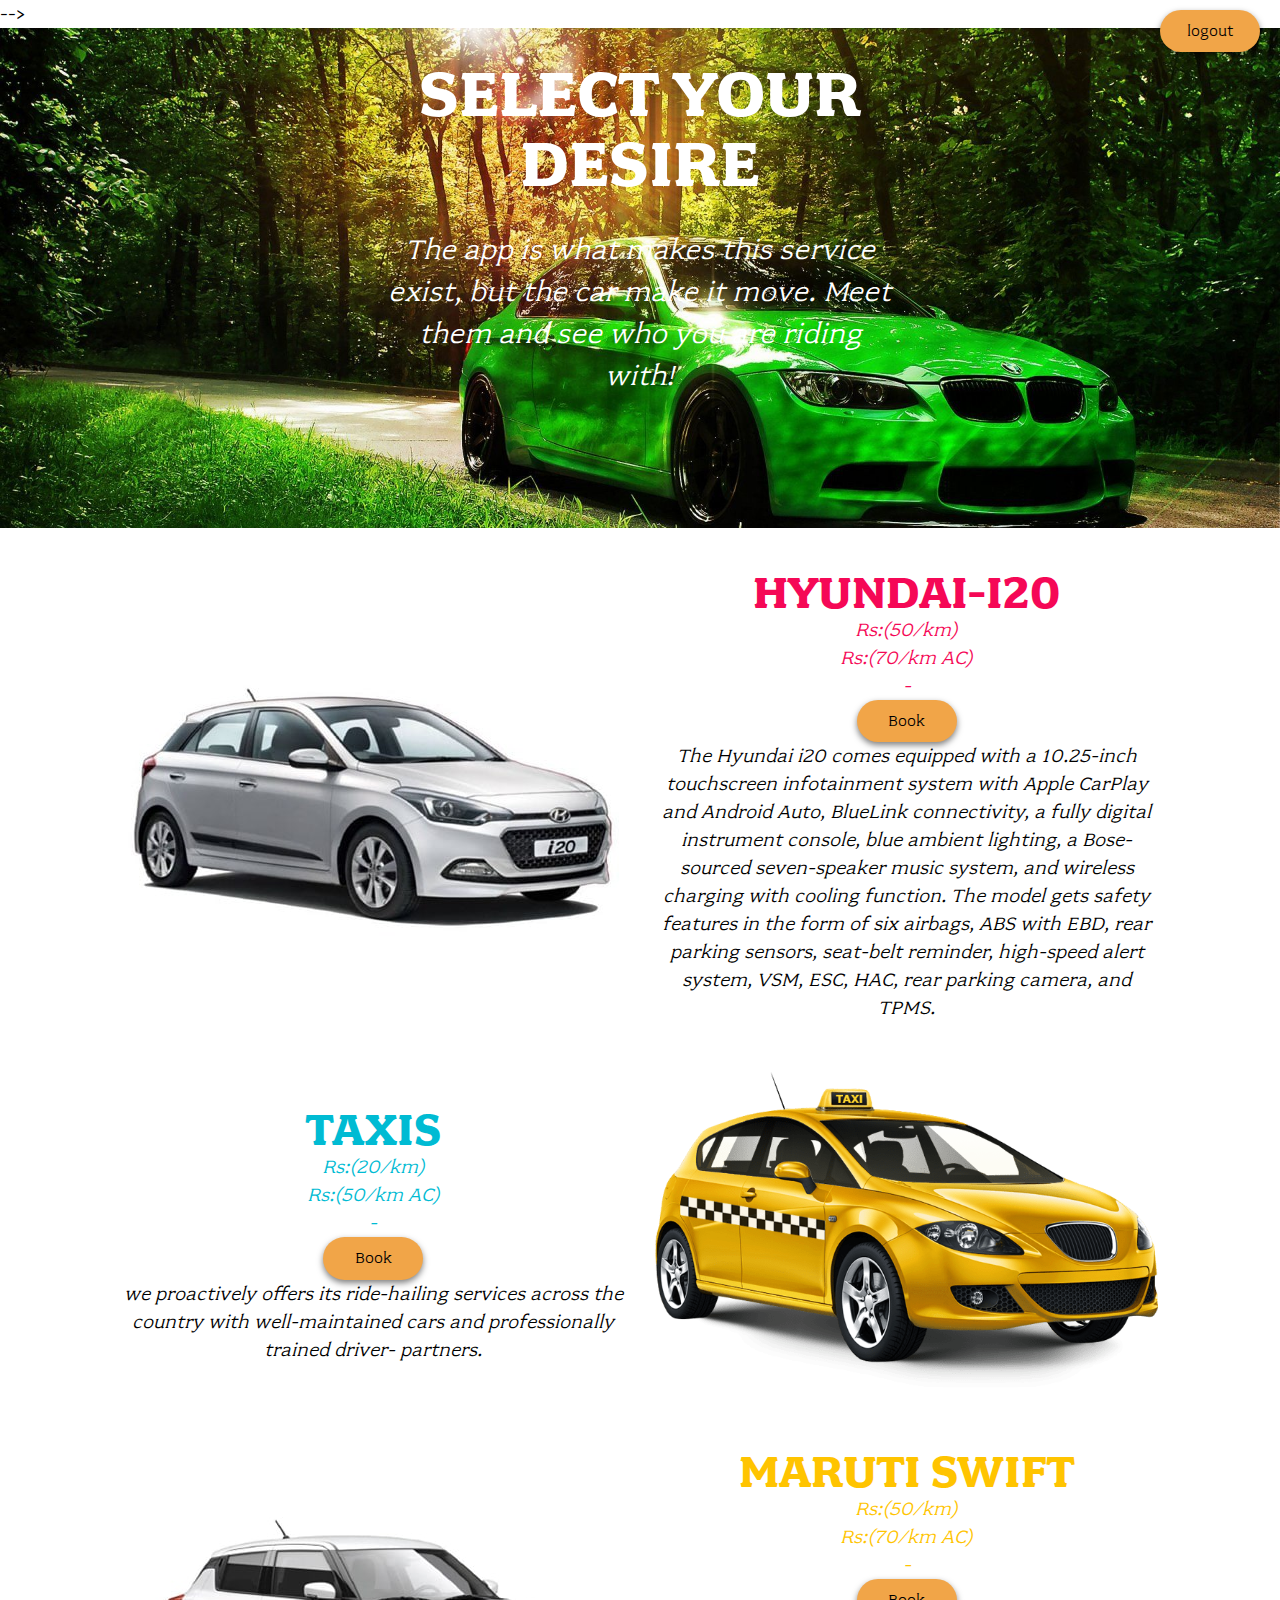
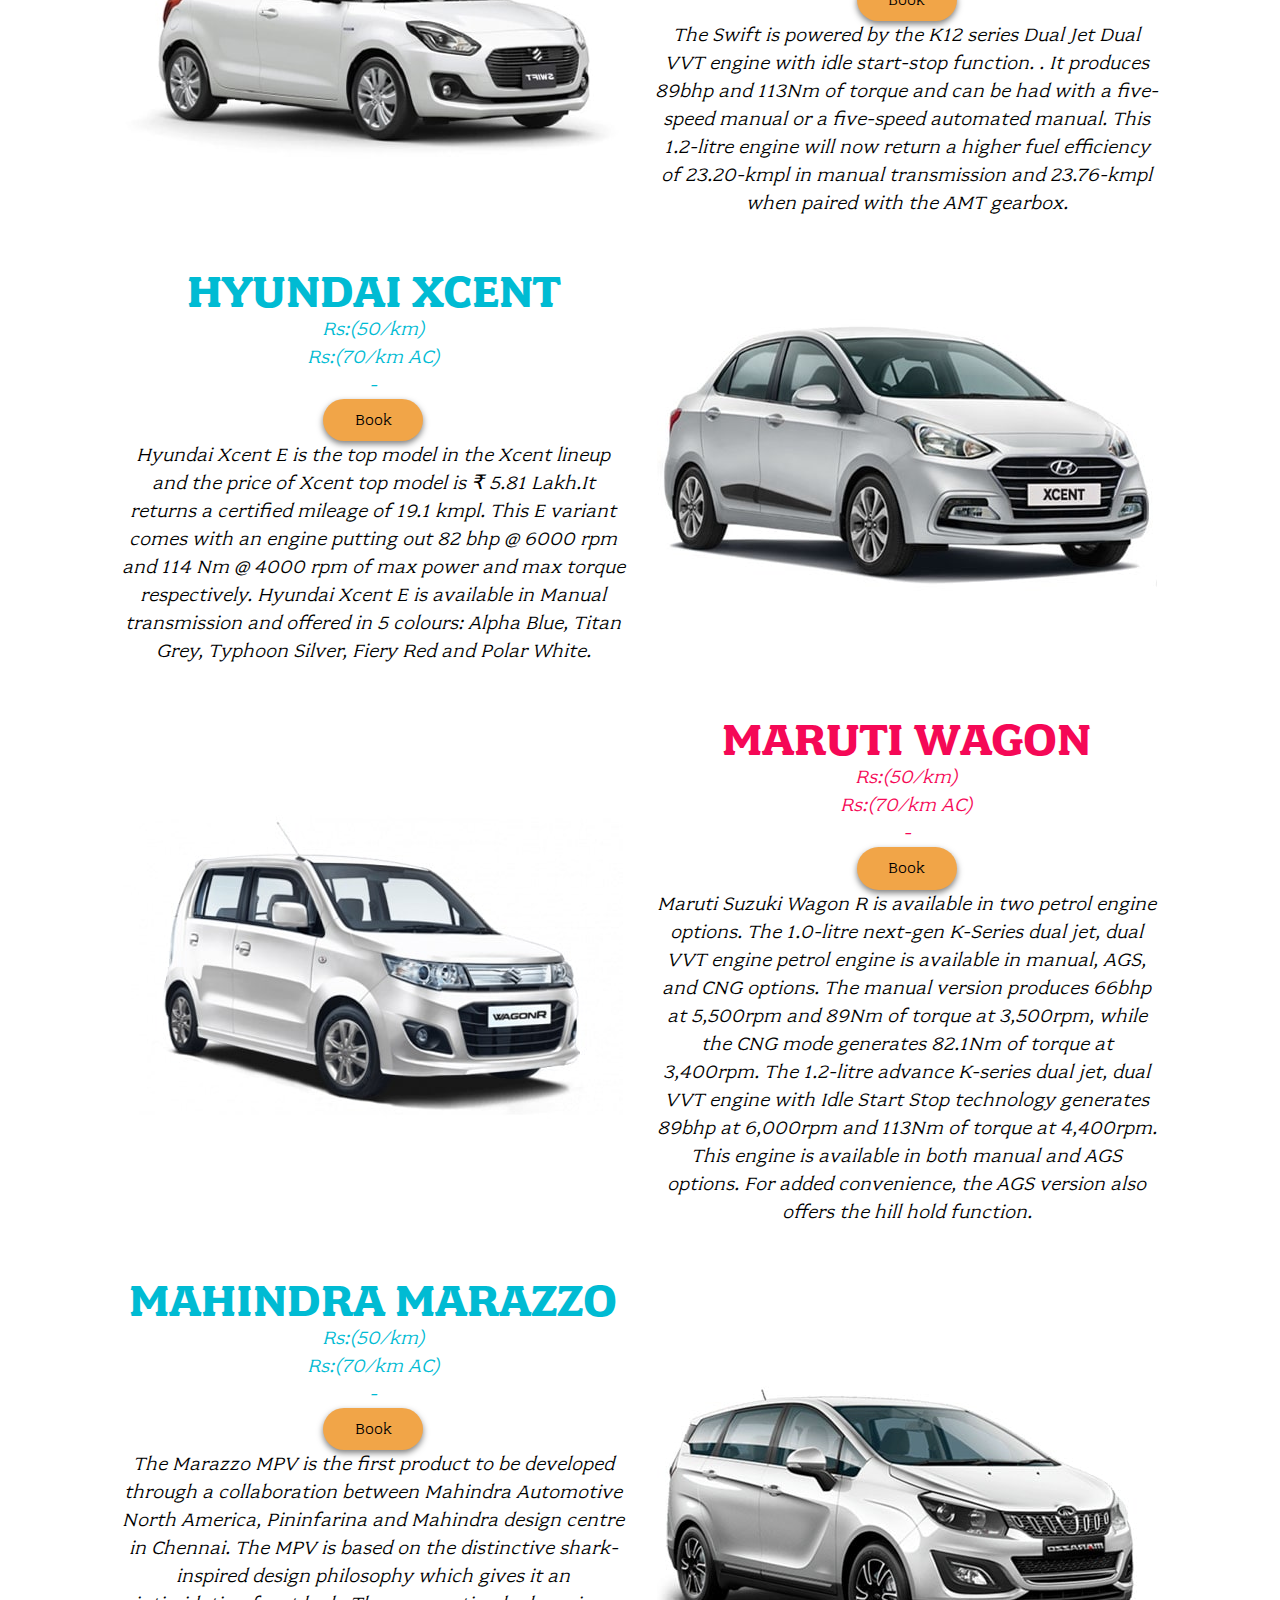
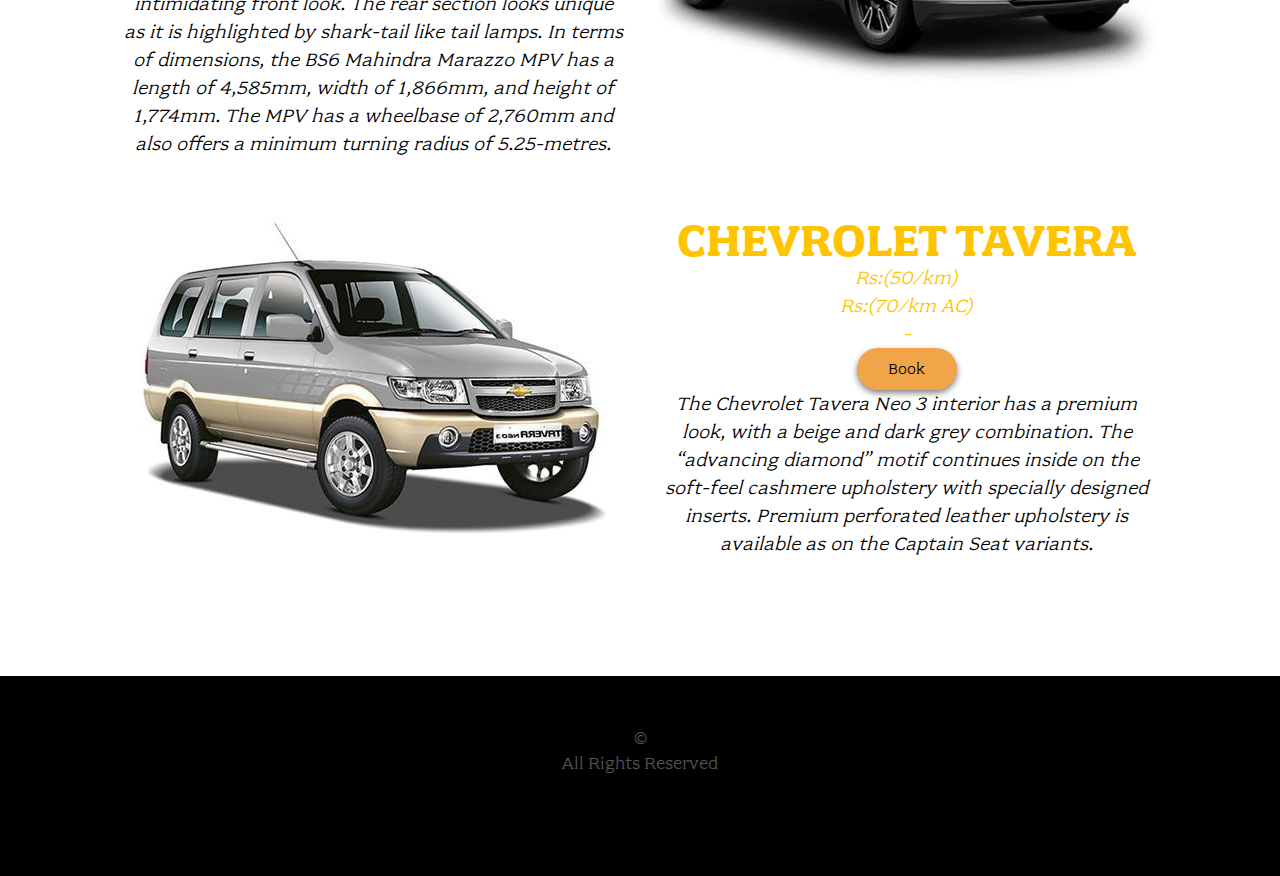
==== commit c2d32b5c: "Add files via upload" ====
--- a/index.html
+++ b/index.html
@@ -4,43 +4,54 @@
   <meta charset="utf-8">
   <meta name="description" content="">
   <meta name="viewport" content="width=device-width, initial-scale=1">
-  <title>Unicorns - Wild Rydes</title>
+  <title>Book Rides</title>
 
   <link rel="stylesheet" href="css/font.css">
   <link rel="stylesheet" href="css/main.css">
-
+  <link rel="icon" href="images/favicon.ico"
   <!-- <script src="js/vendor/modernizr.js"></script> -->
   <style>
-    input[type=submit]:hover {
-      background-color: #dd8c22;
+    input{
     width: 100px;
-    border-radius: 10px;
-    transition-duration: 0.5s;
-  }
-  
+    padding: 10px 0;
+    border: none;
+    outline: none;
+    font-size: 16px;
+    font-weight: 300;
+    background: #f1a548;
+    border-radius: 25px;
+    box-shadow: 0 3px 6px rgba(0,0,0,0.5);
+    cursor: pointer;
+   }
+  #btn:hover{
+  background-color: rgb(140, 140, 229);
+  transition-duration:1s ;
+  border-radius: 50%;
+  box-shadow: 0 3px 6px rgba(0, 0, 0, 0.801);
+   }
+
   </style>
 </head>
 <body class="page-unicorns">
-
+  <div style=" float: right; margin-top: 10px; margin-right: 20px;">
+
+
+    <a href="https://webbest111.auth.ap-south-1.amazoncognito.com/logout?client_id=3lqqb2fg92g0t8orv1jrlvq6rp&logout_uri=https://viswaamitcodes.github.io/project_space_final_serverless_aws/">
+
+  
+      <input  type="button" id="btn" value="logout">
+    </a> 
+  </div>
   <header class="site-header">
-    <div class="site-logo dark">Wild Rydes</div>
-
+     
     <div class="row column medium-8 large-6 xlarge-5 xxlarge-4">
-      <h1 class="title" style="color: white;">Select your desire</h1>
-      <p class="content" style="color: white;">
+      <h1 class="title" style="color: white;font-size:70px;">Select your desire</h1>
+      <p class="content" style="color: white; font-size:30px ">
         The app is what makes this service exist, but the car make it move. Meet them and see who you are riding with!
       </p>
     </div>
 
-    <nav class="site-nav">
-      <ul>
-        <!-- <li><a href="index.html">Home</a></li> -->
-        <li><a href="index.html">Visit the E-vehicles</a></li>
-       
-      </ul>
-    </nav>
-   
-      <button type="button" class="btn-menu"><span>Menu</span></button>
+  
   
   </header>
 
@@ -57,8 +68,8 @@
           <h2 class="title">Hyundai-i20</h2>
           <div class="subtitle">Rs:(50/km)<br>Rs:(70/km AC)</div>
 
-          <a href="carregister/register1.html" id="btn">
-            <input style="background-color: blue; border-radius: 10px;" type="submit" class="book" value="Book">
+          <a href="carregister/register1.html" >
+            <input  type="button" id="btn" value="Book">
           </a>
           
           <p class="content">
@@ -75,13 +86,13 @@
         </div>
 
         <div class="columns medium-7 medium-pull-5 large-6 large-pull-6 xlarge-5 xlarge-pull-5 xxlarge-4 xxlarge-offset-1">
-          <h2 class="title">Masterton Taxis</h2>
-          <div class="subtitle">Rs:(50/km)<br>Rs:(70/km AC)</div>
-          <a href="carregister/register2.html" id="btn">
-            <input style="background-color: blue; border-radius: 10px;" type="submit" class="book" value="Book">
-          </a>
-          <p class="content">
-            Shadowfox joined Wild Rydes after completing a distinguished career in the military, where he toured the world in many critical missions. Shadowfox enjoys impressing his ryders with magic tricks that he learned from his previous owner.
+          <h2 class="title">Taxis</h2>
+          <div class="subtitle">Rs:(20/km)<br>Rs:(50/km AC)</div>
+          <a href="carregister/register2.html" >
+            <input  type="button" id="btn" value="Book">
+          </a>
+          <p class="content">
+            we proactively offers its ride-hailing services across the country with well-maintained cars and professionally trained driver- partners.
           </p>
         </div>
       </div>
@@ -96,8 +107,8 @@
         <div class="columns medium-7 large-6 xlarge-5 xxlarge-4">
           <h2 class="title">Maruti Swift</h2>
           <div class="subtitle">Rs:(50/km)<br>Rs:(70/km AC)</div>
-          <a href="carregister/register3.html" id="btn">
-            <input style="background-color: blue; border-radius: 10px;" type="submit" class="book" value="Book">
+          <a href="carregister/register3.html" >
+            <input  type="button" id="btn" value="Book">
           </a>
           <p class="content">
             The Swift is powered by the K12 series Dual Jet Dual VVT engine with idle start-stop function. . It produces 89bhp and 113Nm of torque and can be had with a five-speed manual or a five-speed automated manual.
@@ -117,8 +128,8 @@
         <div class="columns medium-7 medium-pull-5 large-6 large-pull-6 xlarge-5 xlarge-pull-5 xxlarge-4 xxlarge-offset-1">
           <h2 class="title">Hyundai Xcent</h2>
           <div class="subtitle">Rs:(50/km)<br>Rs:(70/km AC)</div>
-          <a href="carregister/register4.html" id="btn">
-            <input style="background-color: blue; border-radius: 10px;" type="submit" class="book" value="Book">
+          <a href="carregister/register4.html" >
+            <input  type="button" id="btn" value="Book">
           </a>
           <p class="content">
             Hyundai Xcent E is the top model in the Xcent lineup and the price of Xcent top model is ₹ 5.81 Lakh.It returns a certified mileage of 19.1 kmpl. This E variant comes with an engine putting out 82 bhp @ 6000 rpm and 114 Nm @ 4000 rpm of max power and max torque respectively. Hyundai Xcent E is available in Manual transmission and offered in 5 colours: Alpha Blue, Titan Grey, Typhoon Silver, Fiery Red and Polar White.
@@ -136,8 +147,8 @@
         <div class="columns medium-7 large-6 xlarge-5 xxlarge-4">
           <h2 class="title">Maruti Wagon</h2>
           <div class="subtitle">Rs:(50/km)<br>Rs:(70/km AC)</div>
-          <a href="carregister/register5.html" id="btn">
-            <input style="background-color: blue; border-radius: 10px;" type="submit" class="book" value="Book">
+          <a href="carregister/register5.html" >
+            <input  type="button" id="btn" value="Book">
           </a>
           <p class="content">
             Maruti Suzuki Wagon R is available in two petrol engine options. The 1.0-litre next-gen K-Series dual jet, dual VVT engine petrol engine is available in manual, AGS, and CNG options. The manual version produces 66bhp at 5,500rpm and 89Nm of torque at 3,500rpm, while the CNG mode generates 82.1Nm of torque at 3,400rpm. The 1.2-litre advance K-series dual jet, dual VVT engine with Idle Start Stop technology generates 89bhp at 6,000rpm and 113Nm of torque at 4,400rpm. This engine is available in both manual and AGS options. For added convenience, the AGS version also offers the hill hold function.  
@@ -155,8 +166,8 @@
         <div class="columns medium-7 medium-pull-5 large-6 large-pull-6 xlarge-5 xlarge-pull-5 xxlarge-4 xxlarge-offset-1">
           <h2 class="title">Mahindra Marazzo</h2>
           <div class="subtitle">Rs:(50/km)<br>Rs:(70/km AC)</div>
-          <a href="carregister/register6.html" id="btn">
-            <input style="background-color: blue; border-radius: 10px;" type="submit" class="book" value="Book">
+          <a href="carregister/register6.html" >
+            <input  type="button" id="btn" value="Book">
           </a>
           <p class="content">
             The Marazzo MPV is the first product to be developed through a collaboration between Mahindra Automotive North America, Pininfarina and Mahindra design centre in Chennai. The MPV is based on the distinctive shark-inspired design philosophy which gives it an intimidating front look. The rear section looks unique as it is highlighted by shark-tail like tail lamps. In terms of dimensions, the BS6 Mahindra Marazzo MPV has a length of 4,585mm, width of 1,866mm, and height of 1,774mm. The MPV has a wheelbase of 2,760mm and also offers a minimum turning radius of 5.25-metres.
@@ -174,11 +185,11 @@
         <div class="columns medium-7 large-6 xlarge-5 xxlarge-4">
           <h2 class="title">Chevrolet Tavera</h2>
           <div class="subtitle">Rs:(50/km)<br>Rs:(70/km AC)</div>
-          <a href="carregister/register7.html" id="btn">
-            <input style="background-color: blue; border-radius: 10px;" type="submit" class="book" value="Book">
-          </a>
-          <p class="content">
-            Rocinante recently joined the Wild Rydes team in Madrid, Spain. She was instrumental in forming Wild Rydes’ Spanish operations after a long, distinguished acting career in windmill shadow-jousting.
+          <a href="carregister/register7.html" >
+            <input  type="button" id="btn" value="Book">
+          </a>
+          <p class="content">
+            The Chevrolet Tavera Neo 3 interior has a premium look, with a beige and dark grey combination. The “advancing diamond” motif continues inside on the soft-feel cashmere upholstery with specially designed inserts. Premium perforated leather upholstery is available as on the Captain Seat variants.
           </p>
         </div>
       </div>
@@ -188,7 +199,7 @@
 
 
 
-  <a href="https://webbest111.auth.ap-south-1.amazoncognito.com/logout?client_id=3lqqb2fg92g0t8orv1jrlvq6rp&logout_uri=https://viswaamitcodes.github.io/authorization_deploy/">logout</a>
+  
 
 
   <footer class="site-footer">
--- a/css/main.css
+++ b/css/main.css
@@ -1 +1 @@
-/*! normalize.css v4.2.0 | MIT License | github.com/necolas/normalize.css */html{font-family:sans-serif;line-height:1.15;-ms-text-size-adjust:100%;-webkit-text-size-adjust:100%}body{margin:0}article,aside,footer,header,nav,section{display:block}h1{font-size:2em;margin:.67em 0}figcaption,figure,main{display:block}figure{margin:1em 40px}hr{box-sizing:content-box;height:0;overflow:visible}pre{font-family:monospace,monospace;font-size:1em}a{background-color:transparent;-webkit-text-decoration-skip:objects}a:active,a:hover{outline-width:0}abbr[title]{border-bottom:none;text-decoration:underline;text-decoration:underline dotted}b,strong{font-weight:inherit;font-weight:bolder}code,kbd,samp{font-family:monospace,monospace;font-size:1em}dfn{font-style:italic}mark{background-color:#ff0;color:#000}small{font-size:80%}sub,sup{font-size:75%;line-height:0;position:relative;vertical-align:baseline}sub{bottom:-.25em}sup{top:-.5em}audio,video{display:inline-block}audio:not([controls]){display:none;height:0}img{border-style:none}svg:not(:root){overflow:hidden}button,input,optgroup,select,textarea{font:inherit;margin:0}optgroup{font-weight:700}button,input{overflow:visible}button,select{text-transform:none}[type=reset],[type=submit],button,html [type=button]{-webkit-appearance:button;cursor:pointer}[type=button]::-moz-focus-inner,[type=reset]::-moz-focus-inner,[type=submit]::-moz-focus-inner,button::-moz-focus-inner{border-style:none;padding:0}[type=button]:-moz-focusring,[type=reset]:-moz-focusring,[type=submit]:-moz-focusring,button:-moz-focusring{outline:1px dotted ButtonText}fieldset{border:1px solid silver;margin:0 2px;padding:.35em .625em .75em}legend{box-sizing:border-box;color:inherit;display:table;max-width:100%;padding:0;white-space:normal}progress{display:inline-block;vertical-align:baseline}textarea{overflow:auto}[type=checkbox],[type=radio]{box-sizing:border-box;padding:0}[type=number]::-webkit-inner-spin-button,[type=number]::-webkit-outer-spin-button{height:auto}[type=search]{-webkit-appearance:textfield;outline-offset:-2px}[type=search]::-webkit-search-cancel-button,[type=search]::-webkit-search-decoration{-webkit-appearance:none}::-webkit-file-upload-button{-webkit-appearance:button;font:inherit}details,menu{display:block}summary{display:list-item}canvas{display:inline-block}[hidden],template{display:none}.row{max-width:96.875rem;margin-left:auto;margin-right:auto}.row:after,.row:before{content:' ';display:table}.row:after{clear:both}.row.collapse>.column,.row.collapse>.columns{padding-left:0;padding-right:0}.row .row{max-width:none;margin-left:-.625rem;margin-right:-.625rem}@media screen and (min-width:40em){.row .row{margin-left:-.9375rem;margin-right:-.9375rem}}.row .row.collapse{margin-left:0;margin-right:0}.row.expanded{max-width:none}.row.expanded .row{margin-left:auto;margin-right:auto}.column,.columns{width:100%;float:left;padding-left:.625rem;padding-right:.625rem}@media screen and (min-width:40em){.column,.columns{padding-left:.9375rem;padding-right:.9375rem}}.column:last-child:not(:first-child),.columns:last-child:not(:first-child){float:right}.column.end:last-child:last-child,.end.columns:last-child:last-child{float:left}.column.row.row,.row.row.columns{float:none}.row .column.row.row,.row .row.row.columns{padding-left:0;padding-right:0;margin-left:0;margin-right:0}.small-1{width:8.3333333333%}.small-push-1{position:relative;left:8.3333333333%}.small-pull-1{position:relative;left:-8.3333333333%}.small-offset-0{margin-left:0}.small-2{width:16.6666666667%}.small-push-2{position:relative;left:16.6666666667%}.small-pull-2{position:relative;left:-16.6666666667%}.small-offset-1{margin-left:8.3333333333%}.small-3{width:25%}.small-push-3{position:relative;left:25%}.small-pull-3{position:relative;left:-25%}.small-offset-2{margin-left:16.6666666667%}.small-4{width:33.3333333333%}.small-push-4{position:relative;left:33.3333333333%}.small-pull-4{position:relative;left:-33.3333333333%}.small-offset-3{margin-left:25%}.small-5{width:41.6666666667%}.small-push-5{position:relative;left:41.6666666667%}.small-pull-5{position:relative;left:-41.6666666667%}.small-offset-4{margin-left:33.3333333333%}.small-6{width:50%}.small-push-6{position:relative;left:50%}.small-pull-6{position:relative;left:-50%}.small-offset-5{margin-left:41.6666666667%}.small-7{width:58.3333333333%}.small-push-7{position:relative;left:58.3333333333%}.small-pull-7{position:relative;left:-58.3333333333%}.small-offset-6{margin-left:50%}.small-8{width:66.6666666667%}.small-push-8{position:relative;left:66.6666666667%}.small-pull-8{position:relative;left:-66.6666666667%}.small-offset-7{margin-left:58.3333333333%}.small-9{width:75%}.small-push-9{position:relative;left:75%}.small-pull-9{position:relative;left:-75%}.small-offset-8{margin-left:66.6666666667%}.small-10{width:83.3333333333%}.small-push-10{position:relative;left:83.3333333333%}.small-pull-10{position:relative;left:-83.3333333333%}.small-offset-9{margin-left:75%}.small-11{width:91.6666666667%}.small-push-11{position:relative;left:91.6666666667%}.small-pull-11{position:relative;left:-91.6666666667%}.small-offset-10{margin-left:83.3333333333%}.small-12{width:100%}.small-offset-11{margin-left:91.6666666667%}.small-up-1>.column,.small-up-1>.columns{width:100%;float:left}.small-up-1>.column:nth-of-type(1n),.small-up-1>.columns:nth-of-type(1n){clear:none}.small-up-1>.column:nth-of-type(1n+1),.small-up-1>.columns:nth-of-type(1n+1){clear:both}.small-up-1>.column:last-child,.small-up-1>.columns:last-child{float:left}.small-up-2>.column,.small-up-2>.columns{width:50%;float:left}.small-up-2>.column:nth-of-type(1n),.small-up-2>.columns:nth-of-type(1n){clear:none}.small-up-2>.column:nth-of-type(2n+1),.small-up-2>.columns:nth-of-type(2n+1){clear:both}.small-up-2>.column:last-child,.small-up-2>.columns:last-child{float:left}.small-up-3>.column,.small-up-3>.columns{width:33.3333333333%;float:left}.small-up-3>.column:nth-of-type(1n),.small-up-3>.columns:nth-of-type(1n){clear:none}.small-up-3>.column:nth-of-type(3n+1),.small-up-3>.columns:nth-of-type(3n+1){clear:both}.small-up-3>.column:last-child,.small-up-3>.columns:last-child{float:left}.small-up-4>.column,.small-up-4>.columns{width:25%;float:left}.small-up-4>.column:nth-of-type(1n),.small-up-4>.columns:nth-of-type(1n){clear:none}.small-up-4>.column:nth-of-type(4n+1),.small-up-4>.columns:nth-of-type(4n+1){clear:both}.small-up-4>.column:last-child,.small-up-4>.columns:last-child{float:left}.small-up-5>.column,.small-up-5>.columns{width:20%;float:left}.small-up-5>.column:nth-of-type(1n),.small-up-5>.columns:nth-of-type(1n){clear:none}.small-up-5>.column:nth-of-type(5n+1),.small-up-5>.columns:nth-of-type(5n+1){clear:both}.small-up-5>.column:last-child,.small-up-5>.columns:last-child{float:left}.small-up-6>.column,.small-up-6>.columns{width:16.6666666667%;float:left}.small-up-6>.column:nth-of-type(1n),.small-up-6>.columns:nth-of-type(1n){clear:none}.small-up-6>.column:nth-of-type(6n+1),.small-up-6>.columns:nth-of-type(6n+1){clear:both}.small-up-6>.column:last-child,.small-up-6>.columns:last-child{float:left}.small-up-7>.column,.small-up-7>.columns{width:14.2857142857%;float:left}.small-up-7>.column:nth-of-type(1n),.small-up-7>.columns:nth-of-type(1n){clear:none}.small-up-7>.column:nth-of-type(7n+1),.small-up-7>.columns:nth-of-type(7n+1){clear:both}.small-up-7>.column:last-child,.small-up-7>.columns:last-child{float:left}.small-up-8>.column,.small-up-8>.columns{width:12.5%;float:left}.small-up-8>.column:nth-of-type(1n),.small-up-8>.columns:nth-of-type(1n){clear:none}.small-up-8>.column:nth-of-type(8n+1),.small-up-8>.columns:nth-of-type(8n+1){clear:both}.small-up-8>.column:last-child,.small-up-8>.columns:last-child{float:left}.small-collapse>.column,.small-collapse>.columns{padding-left:0;padding-right:0}.expanded.row .small-collapse.row,.small-collapse .row{margin-left:0;margin-right:0}.small-uncollapse>.column,.small-uncollapse>.columns{padding-left:.625rem;padding-right:.625rem}.small-centered{float:none;margin-left:auto;margin-right:auto}.small-pull-0,.small-push-0,.small-uncentered{position:static;margin-left:0;margin-right:0;float:left}@media screen and (min-width:40em){.medium-1{width:8.3333333333%}.medium-push-1{position:relative;left:8.3333333333%}.medium-pull-1{position:relative;left:-8.3333333333%}.medium-offset-0{margin-left:0}.medium-2{width:16.6666666667%}.medium-push-2{position:relative;left:16.6666666667%}.medium-pull-2{position:relative;left:-16.6666666667%}.medium-offset-1{margin-left:8.3333333333%}.medium-3{width:25%}.medium-push-3{position:relative;left:25%}.medium-pull-3{position:relative;left:-25%}.medium-offset-2{margin-left:16.6666666667%}.medium-4{width:33.3333333333%}.medium-push-4{position:relative;left:33.3333333333%}.medium-pull-4{position:relative;left:-33.3333333333%}.medium-offset-3{margin-left:25%}.medium-5{width:41.6666666667%}.medium-push-5{position:relative;left:41.6666666667%}.medium-pull-5{position:relative;left:-41.6666666667%}.medium-offset-4{margin-left:33.3333333333%}.medium-6{width:50%}.medium-push-6{position:relative;left:50%}.medium-pull-6{position:relative;left:-50%}.medium-offset-5{margin-left:41.6666666667%}.medium-7{width:58.3333333333%}.medium-push-7{position:relative;left:58.3333333333%}.medium-pull-7{position:relative;left:-58.3333333333%}.medium-offset-6{margin-left:50%}.medium-8{width:66.6666666667%}.medium-push-8{position:relative;left:66.6666666667%}.medium-pull-8{position:relative;left:-66.6666666667%}.medium-offset-7{margin-left:58.3333333333%}.medium-9{width:75%}.medium-push-9{position:relative;left:75%}.medium-pull-9{position:relative;left:-75%}.medium-offset-8{margin-left:66.6666666667%}.medium-10{width:83.3333333333%}.medium-push-10{position:relative;left:83.3333333333%}.medium-pull-10{position:relative;left:-83.3333333333%}.medium-offset-9{margin-left:75%}.medium-11{width:91.6666666667%}.medium-push-11{position:relative;left:91.6666666667%}.medium-pull-11{position:relative;left:-91.6666666667%}.medium-offset-10{margin-left:83.3333333333%}.medium-12{width:100%}.medium-offset-11{margin-left:91.6666666667%}.medium-up-1>.column,.medium-up-1>.columns{width:100%;float:left}.medium-up-1>.column:nth-of-type(1n),.medium-up-1>.columns:nth-of-type(1n){clear:none}.medium-up-1>.column:nth-of-type(1n+1),.medium-up-1>.columns:nth-of-type(1n+1){clear:both}.medium-up-1>.column:last-child,.medium-up-1>.columns:last-child{float:left}.medium-up-2>.column,.medium-up-2>.columns{width:50%;float:left}.medium-up-2>.column:nth-of-type(1n),.medium-up-2>.columns:nth-of-type(1n){clear:none}.medium-up-2>.column:nth-of-type(2n+1),.medium-up-2>.columns:nth-of-type(2n+1){clear:both}.medium-up-2>.column:last-child,.medium-up-2>.columns:last-child{float:left}.medium-up-3>.column,.medium-up-3>.columns{width:33.3333333333%;float:left}.medium-up-3>.column:nth-of-type(1n),.medium-up-3>.columns:nth-of-type(1n){clear:none}.medium-up-3>.column:nth-of-type(3n+1),.medium-up-3>.columns:nth-of-type(3n+1){clear:both}.medium-up-3>.column:last-child,.medium-up-3>.columns:last-child{float:left}.medium-up-4>.column,.medium-up-4>.columns{width:25%;float:left}.medium-up-4>.column:nth-of-type(1n),.medium-up-4>.columns:nth-of-type(1n){clear:none}.medium-up-4>.column:nth-of-type(4n+1),.medium-up-4>.columns:nth-of-type(4n+1){clear:both}.medium-up-4>.column:last-child,.medium-up-4>.columns:last-child{float:left}.medium-up-5>.column,.medium-up-5>.columns{width:20%;float:left}.medium-up-5>.column:nth-of-type(1n),.medium-up-5>.columns:nth-of-type(1n){clear:none}.medium-up-5>.column:nth-of-type(5n+1),.medium-up-5>.columns:nth-of-type(5n+1){clear:both}.medium-up-5>.column:last-child,.medium-up-5>.columns:last-child{float:left}.medium-up-6>.column,.medium-up-6>.columns{width:16.6666666667%;float:left}.medium-up-6>.column:nth-of-type(1n),.medium-up-6>.columns:nth-of-type(1n){clear:none}.medium-up-6>.column:nth-of-type(6n+1),.medium-up-6>.columns:nth-of-type(6n+1){clear:both}.medium-up-6>.column:last-child,.medium-up-6>.columns:last-child{float:left}.medium-up-7>.column,.medium-up-7>.columns{width:14.2857142857%;float:left}.medium-up-7>.column:nth-of-type(1n),.medium-up-7>.columns:nth-of-type(1n){clear:none}.medium-up-7>.column:nth-of-type(7n+1),.medium-up-7>.columns:nth-of-type(7n+1){clear:both}.medium-up-7>.column:last-child,.medium-up-7>.columns:last-child{float:left}.medium-up-8>.column,.medium-up-8>.columns{width:12.5%;float:left}.medium-up-8>.column:nth-of-type(1n),.medium-up-8>.columns:nth-of-type(1n){clear:none}.medium-up-8>.column:nth-of-type(8n+1),.medium-up-8>.columns:nth-of-type(8n+1){clear:both}.medium-up-8>.column:last-child,.medium-up-8>.columns:last-child{float:left}.medium-collapse>.column,.medium-collapse>.columns{padding-left:0;padding-right:0}.expanded.row .medium-collapse.row,.medium-collapse .row{margin-left:0;margin-right:0}.medium-uncollapse>.column,.medium-uncollapse>.columns{padding-left:.9375rem;padding-right:.9375rem}.medium-centered{float:none;margin-left:auto;margin-right:auto}.medium-pull-0,.medium-push-0,.medium-uncentered{position:static;margin-left:0;margin-right:0;float:left}}@media screen and (min-width:64em){.large-1{width:8.3333333333%}.large-push-1{position:relative;left:8.3333333333%}.large-pull-1{position:relative;left:-8.3333333333%}.large-offset-0{margin-left:0}.large-2{width:16.6666666667%}.large-push-2{position:relative;left:16.6666666667%}.large-pull-2{position:relative;left:-16.6666666667%}.large-offset-1{margin-left:8.3333333333%}.large-3{width:25%}.large-push-3{position:relative;left:25%}.large-pull-3{position:relative;left:-25%}.large-offset-2{margin-left:16.6666666667%}.large-4{width:33.3333333333%}.large-push-4{position:relative;left:33.3333333333%}.large-pull-4{position:relative;left:-33.3333333333%}.large-offset-3{margin-left:25%}.large-5{width:41.6666666667%}.large-push-5{position:relative;left:41.6666666667%}.large-pull-5{position:relative;left:-41.6666666667%}.large-offset-4{margin-left:33.3333333333%}.large-6{width:50%}.large-push-6{position:relative;left:50%}.large-pull-6{position:relative;left:-50%}.large-offset-5{margin-left:41.6666666667%}.large-7{width:58.3333333333%}.large-push-7{position:relative;left:58.3333333333%}.large-pull-7{position:relative;left:-58.3333333333%}.large-offset-6{margin-left:50%}.large-8{width:66.6666666667%}.large-push-8{position:relative;left:66.6666666667%}.large-pull-8{position:relative;left:-66.6666666667%}.large-offset-7{margin-left:58.3333333333%}.large-9{width:75%}.large-push-9{position:relative;left:75%}.large-pull-9{position:relative;left:-75%}.large-offset-8{margin-left:66.6666666667%}.large-10{width:83.3333333333%}.large-push-10{position:relative;left:83.3333333333%}.large-pull-10{position:relative;left:-83.3333333333%}.large-offset-9{margin-left:75%}.large-11{width:91.6666666667%}.large-push-11{position:relative;left:91.6666666667%}.large-pull-11{position:relative;left:-91.6666666667%}.large-offset-10{margin-left:83.3333333333%}.large-12{width:100%}.large-offset-11{margin-left:91.6666666667%}.large-up-1>.column,.large-up-1>.columns{width:100%;float:left}.large-up-1>.column:nth-of-type(1n),.large-up-1>.columns:nth-of-type(1n){clear:none}.large-up-1>.column:nth-of-type(1n+1),.large-up-1>.columns:nth-of-type(1n+1){clear:both}.large-up-1>.column:last-child,.large-up-1>.columns:last-child{float:left}.large-up-2>.column,.large-up-2>.columns{width:50%;float:left}.large-up-2>.column:nth-of-type(1n),.large-up-2>.columns:nth-of-type(1n){clear:none}.large-up-2>.column:nth-of-type(2n+1),.large-up-2>.columns:nth-of-type(2n+1){clear:both}.large-up-2>.column:last-child,.large-up-2>.columns:last-child{float:left}.large-up-3>.column,.large-up-3>.columns{width:33.3333333333%;float:left}.large-up-3>.column:nth-of-type(1n),.large-up-3>.columns:nth-of-type(1n){clear:none}.large-up-3>.column:nth-of-type(3n+1),.large-up-3>.columns:nth-of-type(3n+1){clear:both}.large-up-3>.column:last-child,.large-up-3>.columns:last-child{float:left}.large-up-4>.column,.large-up-4>.columns{width:25%;float:left}.large-up-4>.column:nth-of-type(1n),.large-up-4>.columns:nth-of-type(1n){clear:none}.large-up-4>.column:nth-of-type(4n+1),.large-up-4>.columns:nth-of-type(4n+1){clear:both}.large-up-4>.column:last-child,.large-up-4>.columns:last-child{float:left}.large-up-5>.column,.large-up-5>.columns{width:20%;float:left}.large-up-5>.column:nth-of-type(1n),.large-up-5>.columns:nth-of-type(1n){clear:none}.large-up-5>.column:nth-of-type(5n+1),.large-up-5>.columns:nth-of-type(5n+1){clear:both}.large-up-5>.column:last-child,.large-up-5>.columns:last-child{float:left}.large-up-6>.column,.large-up-6>.columns{width:16.6666666667%;float:left}.large-up-6>.column:nth-of-type(1n),.large-up-6>.columns:nth-of-type(1n){clear:none}.large-up-6>.column:nth-of-type(6n+1),.large-up-6>.columns:nth-of-type(6n+1){clear:both}.large-up-6>.column:last-child,.large-up-6>.columns:last-child{float:left}.large-up-7>.column,.large-up-7>.columns{width:14.2857142857%;float:left}.large-up-7>.column:nth-of-type(1n),.large-up-7>.columns:nth-of-type(1n){clear:none}.large-up-7>.column:nth-of-type(7n+1),.large-up-7>.columns:nth-of-type(7n+1){clear:both}.large-up-7>.column:last-child,.large-up-7>.columns:last-child{float:left}.large-up-8>.column,.large-up-8>.columns{width:12.5%;float:left}.large-up-8>.column:nth-of-type(1n),.large-up-8>.columns:nth-of-type(1n){clear:none}.large-up-8>.column:nth-of-type(8n+1),.large-up-8>.columns:nth-of-type(8n+1){clear:both}.large-up-8>.column:last-child,.large-up-8>.columns:last-child{float:left}.large-collapse>.column,.large-collapse>.columns{padding-left:0;padding-right:0}.expanded.row .large-collapse.row,.large-collapse .row{margin-left:0;margin-right:0}.large-uncollapse>.column,.large-uncollapse>.columns{padding-left:.9375rem;padding-right:.9375rem}.large-centered{float:none;margin-left:auto;margin-right:auto}.large-pull-0,.large-push-0,.large-uncentered{position:static;margin-left:0;margin-right:0;float:left}}@media screen and (min-width:75em){.xlarge-1{width:8.3333333333%}.xlarge-push-1{position:relative;left:8.3333333333%}.xlarge-pull-1{position:relative;left:-8.3333333333%}.xlarge-offset-0{margin-left:0}.xlarge-2{width:16.6666666667%}.xlarge-push-2{position:relative;left:16.6666666667%}.xlarge-pull-2{position:relative;left:-16.6666666667%}.xlarge-offset-1{margin-left:8.3333333333%}.xlarge-3{width:25%}.xlarge-push-3{position:relative;left:25%}.xlarge-pull-3{position:relative;left:-25%}.xlarge-offset-2{margin-left:16.6666666667%}.xlarge-4{width:33.3333333333%}.xlarge-push-4{position:relative;left:33.3333333333%}.xlarge-pull-4{position:relative;left:-33.3333333333%}.xlarge-offset-3{margin-left:25%}.xlarge-5{width:41.6666666667%}.xlarge-push-5{position:relative;left:41.6666666667%}.xlarge-pull-5{position:relative;left:-41.6666666667%}.xlarge-offset-4{margin-left:33.3333333333%}.xlarge-6{width:50%}.xlarge-push-6{position:relative;left:50%}.xlarge-pull-6{position:relative;left:-50%}.xlarge-offset-5{margin-left:41.6666666667%}.xlarge-7{width:58.3333333333%}.xlarge-push-7{position:relative;left:58.3333333333%}.xlarge-pull-7{position:relative;left:-58.3333333333%}.xlarge-offset-6{margin-left:50%}.xlarge-8{width:66.6666666667%}.xlarge-push-8{position:relative;left:66.6666666667%}.xlarge-pull-8{position:relative;left:-66.6666666667%}.xlarge-offset-7{margin-left:58.3333333333%}.xlarge-9{width:75%}.xlarge-push-9{position:relative;left:75%}.xlarge-pull-9{position:relative;left:-75%}.xlarge-offset-8{margin-left:66.6666666667%}.xlarge-10{width:83.3333333333%}.xlarge-push-10{position:relative;left:83.3333333333%}.xlarge-pull-10{position:relative;left:-83.3333333333%}.xlarge-offset-9{margin-left:75%}.xlarge-11{width:91.6666666667%}.xlarge-push-11{position:relative;left:91.6666666667%}.xlarge-pull-11{position:relative;left:-91.6666666667%}.xlarge-offset-10{margin-left:83.3333333333%}.xlarge-12{width:100%}.xlarge-offset-11{margin-left:91.6666666667%}.xlarge-up-1>.column,.xlarge-up-1>.columns{width:100%;float:left}.xlarge-up-1>.column:nth-of-type(1n),.xlarge-up-1>.columns:nth-of-type(1n){clear:none}.xlarge-up-1>.column:nth-of-type(1n+1),.xlarge-up-1>.columns:nth-of-type(1n+1){clear:both}.xlarge-up-1>.column:last-child,.xlarge-up-1>.columns:last-child{float:left}.xlarge-up-2>.column,.xlarge-up-2>.columns{width:50%;float:left}.xlarge-up-2>.column:nth-of-type(1n),.xlarge-up-2>.columns:nth-of-type(1n){clear:none}.xlarge-up-2>.column:nth-of-type(2n+1),.xlarge-up-2>.columns:nth-of-type(2n+1){clear:both}.xlarge-up-2>.column:last-child,.xlarge-up-2>.columns:last-child{float:left}.xlarge-up-3>.column,.xlarge-up-3>.columns{width:33.3333333333%;float:left}.xlarge-up-3>.column:nth-of-type(1n),.xlarge-up-3>.columns:nth-of-type(1n){clear:none}.xlarge-up-3>.column:nth-of-type(3n+1),.xlarge-up-3>.columns:nth-of-type(3n+1){clear:both}.xlarge-up-3>.column:last-child,.xlarge-up-3>.columns:last-child{float:left}.xlarge-up-4>.column,.xlarge-up-4>.columns{width:25%;float:left}.xlarge-up-4>.column:nth-of-type(1n),.xlarge-up-4>.columns:nth-of-type(1n){clear:none}.xlarge-up-4>.column:nth-of-type(4n+1),.xlarge-up-4>.columns:nth-of-type(4n+1){clear:both}.xlarge-up-4>.column:last-child,.xlarge-up-4>.columns:last-child{float:left}.xlarge-up-5>.column,.xlarge-up-5>.columns{width:20%;float:left}.xlarge-up-5>.column:nth-of-type(1n),.xlarge-up-5>.columns:nth-of-type(1n){clear:none}.xlarge-up-5>.column:nth-of-type(5n+1),.xlarge-up-5>.columns:nth-of-type(5n+1){clear:both}.xlarge-up-5>.column:last-child,.xlarge-up-5>.columns:last-child{float:left}.xlarge-up-6>.column,.xlarge-up-6>.columns{width:16.6666666667%;float:left}.xlarge-up-6>.column:nth-of-type(1n),.xlarge-up-6>.columns:nth-of-type(1n){clear:none}.xlarge-up-6>.column:nth-of-type(6n+1),.xlarge-up-6>.columns:nth-of-type(6n+1){clear:both}.xlarge-up-6>.column:last-child,.xlarge-up-6>.columns:last-child{float:left}.xlarge-up-7>.column,.xlarge-up-7>.columns{width:14.2857142857%;float:left}.xlarge-up-7>.column:nth-of-type(1n),.xlarge-up-7>.columns:nth-of-type(1n){clear:none}.xlarge-up-7>.column:nth-of-type(7n+1),.xlarge-up-7>.columns:nth-of-type(7n+1){clear:both}.xlarge-up-7>.column:last-child,.xlarge-up-7>.columns:last-child{float:left}.xlarge-up-8>.column,.xlarge-up-8>.columns{width:12.5%;float:left}.xlarge-up-8>.column:nth-of-type(1n),.xlarge-up-8>.columns:nth-of-type(1n){clear:none}.xlarge-up-8>.column:nth-of-type(8n+1),.xlarge-up-8>.columns:nth-of-type(8n+1){clear:both}.xlarge-up-8>.column:last-child,.xlarge-up-8>.columns:last-child{float:left}.xlarge-collapse>.column,.xlarge-collapse>.columns{padding-left:0;padding-right:0}.expanded.row .xlarge-collapse.row,.xlarge-collapse .row{margin-left:0;margin-right:0}.xlarge-uncollapse>.column,.xlarge-uncollapse>.columns{padding-left:.9375rem;padding-right:.9375rem}.xlarge-centered{float:none;margin-left:auto;margin-right:auto}.xlarge-pull-0,.xlarge-push-0,.xlarge-uncentered{position:static;margin-left:0;margin-right:0;float:left}}@media screen and (min-width:90em){.xxlarge-1{width:8.3333333333%}.xxlarge-push-1{position:relative;left:8.3333333333%}.xxlarge-pull-1{position:relative;left:-8.3333333333%}.xxlarge-offset-0{margin-left:0}.xxlarge-2{width:16.6666666667%}.xxlarge-push-2{position:relative;left:16.6666666667%}.xxlarge-pull-2{position:relative;left:-16.6666666667%}.xxlarge-offset-1{margin-left:8.3333333333%}.xxlarge-3{width:25%}.xxlarge-push-3{position:relative;left:25%}.xxlarge-pull-3{position:relative;left:-25%}.xxlarge-offset-2{margin-left:16.6666666667%}.xxlarge-4{width:33.3333333333%}.xxlarge-push-4{position:relative;left:33.3333333333%}.xxlarge-pull-4{position:relative;left:-33.3333333333%}.xxlarge-offset-3{margin-left:25%}.xxlarge-5{width:41.6666666667%}.xxlarge-push-5{position:relative;left:41.6666666667%}.xxlarge-pull-5{position:relative;left:-41.6666666667%}.xxlarge-offset-4{margin-left:33.3333333333%}.xxlarge-6{width:50%}.xxlarge-push-6{position:relative;left:50%}.xxlarge-pull-6{position:relative;left:-50%}.xxlarge-offset-5{margin-left:41.6666666667%}.xxlarge-7{width:58.3333333333%}.xxlarge-push-7{position:relative;left:58.3333333333%}.xxlarge-pull-7{position:relative;left:-58.3333333333%}.xxlarge-offset-6{margin-left:50%}.xxlarge-8{width:66.6666666667%}.xxlarge-push-8{position:relative;left:66.6666666667%}.xxlarge-pull-8{position:relative;left:-66.6666666667%}.xxlarge-offset-7{margin-left:58.3333333333%}.xxlarge-9{width:75%}.xxlarge-push-9{position:relative;left:75%}.xxlarge-pull-9{position:relative;left:-75%}.xxlarge-offset-8{margin-left:66.6666666667%}.xxlarge-10{width:83.3333333333%}.xxlarge-push-10{position:relative;left:83.3333333333%}.xxlarge-pull-10{position:relative;left:-83.3333333333%}.xxlarge-offset-9{margin-left:75%}.xxlarge-11{width:91.6666666667%}.xxlarge-push-11{position:relative;left:91.6666666667%}.xxlarge-pull-11{position:relative;left:-91.6666666667%}.xxlarge-offset-10{margin-left:83.3333333333%}.xxlarge-12{width:100%}.xxlarge-offset-11{margin-left:91.6666666667%}.xxlarge-up-1>.column,.xxlarge-up-1>.columns{width:100%;float:left}.xxlarge-up-1>.column:nth-of-type(1n),.xxlarge-up-1>.columns:nth-of-type(1n){clear:none}.xxlarge-up-1>.column:nth-of-type(1n+1),.xxlarge-up-1>.columns:nth-of-type(1n+1){clear:both}.xxlarge-up-1>.column:last-child,.xxlarge-up-1>.columns:last-child{float:left}.xxlarge-up-2>.column,.xxlarge-up-2>.columns{width:50%;float:left}.xxlarge-up-2>.column:nth-of-type(1n),.xxlarge-up-2>.columns:nth-of-type(1n){clear:none}.xxlarge-up-2>.column:nth-of-type(2n+1),.xxlarge-up-2>.columns:nth-of-type(2n+1){clear:both}.xxlarge-up-2>.column:last-child,.xxlarge-up-2>.columns:last-child{float:left}.xxlarge-up-3>.column,.xxlarge-up-3>.columns{width:33.3333333333%;float:left}.xxlarge-up-3>.column:nth-of-type(1n),.xxlarge-up-3>.columns:nth-of-type(1n){clear:none}.xxlarge-up-3>.column:nth-of-type(3n+1),.xxlarge-up-3>.columns:nth-of-type(3n+1){clear:both}.xxlarge-up-3>.column:last-child,.xxlarge-up-3>.columns:last-child{float:left}.xxlarge-up-4>.column,.xxlarge-up-4>.columns{width:25%;float:left}.xxlarge-up-4>.column:nth-of-type(1n),.xxlarge-up-4>.columns:nth-of-type(1n){clear:none}.xxlarge-up-4>.column:nth-of-type(4n+1),.xxlarge-up-4>.columns:nth-of-type(4n+1){clear:both}.xxlarge-up-4>.column:last-child,.xxlarge-up-4>.columns:last-child{float:left}.xxlarge-up-5>.column,.xxlarge-up-5>.columns{width:20%;float:left}.xxlarge-up-5>.column:nth-of-type(1n),.xxlarge-up-5>.columns:nth-of-type(1n){clear:none}.xxlarge-up-5>.column:nth-of-type(5n+1),.xxlarge-up-5>.columns:nth-of-type(5n+1){clear:both}.xxlarge-up-5>.column:last-child,.xxlarge-up-5>.columns:last-child{float:left}.xxlarge-up-6>.column,.xxlarge-up-6>.columns{width:16.6666666667%;float:left}.xxlarge-up-6>.column:nth-of-type(1n),.xxlarge-up-6>.columns:nth-of-type(1n){clear:none}.xxlarge-up-6>.column:nth-of-type(6n+1),.xxlarge-up-6>.columns:nth-of-type(6n+1){clear:both}.xxlarge-up-6>.column:last-child,.xxlarge-up-6>.columns:last-child{float:left}.xxlarge-up-7>.column,.xxlarge-up-7>.columns{width:14.2857142857%;float:left}.xxlarge-up-7>.column:nth-of-type(1n),.xxlarge-up-7>.columns:nth-of-type(1n){clear:none}.xxlarge-up-7>.column:nth-of-type(7n+1),.xxlarge-up-7>.columns:nth-of-type(7n+1){clear:both}.xxlarge-up-7>.column:last-child,.xxlarge-up-7>.columns:last-child{float:left}.xxlarge-up-8>.column,.xxlarge-up-8>.columns{width:12.5%;float:left}.xxlarge-up-8>.column:nth-of-type(1n),.xxlarge-up-8>.columns:nth-of-type(1n){clear:none}.xxlarge-up-8>.column:nth-of-type(8n+1),.xxlarge-up-8>.columns:nth-of-type(8n+1){clear:both}.xxlarge-up-8>.column:last-child,.xxlarge-up-8>.columns:last-child{float:left}.xxlarge-collapse>.column,.xxlarge-collapse>.columns{padding-left:0;padding-right:0}.expanded.row .xxlarge-collapse.row,.xxlarge-collapse .row{margin-left:0;margin-right:0}.xxlarge-uncollapse>.column,.xxlarge-uncollapse>.columns{padding-left:.9375rem;padding-right:.9375rem}.xxlarge-centered{float:none;margin-left:auto;margin-right:auto}.xxlarge-pull-0,.xxlarge-push-0,.xxlarge-uncentered{position:static;margin-left:0;margin-right:0;float:left}}.footer-nav ul,.site-nav ul{margin:0;padding:0;list-style:none}*,:after,:before{box-sizing:border-box}html{line-height:1.4}html.menu-opened{overflow:hidden}body{font-family:fairplex-wide,serif;font-size:125%;-webkit-font-smoothing:antialiased;-moz-osx-font-smoothing:grayscale}h1,h2,h3,h4,h5{line-height:1;margin:0 0 .9375rem;text-transform:uppercase;font-size:1.5rem}@media screen and (min-width:40em){h1,h2,h3,h4,h5{font-size:2.25rem}}@media screen and (min-width:64em){h1,h2,h3,h4,h5{font-size:3rem}}::-webkit-input-placeholder{color:hsla(0,0%,100%,.4);font-style:italic}::-moz-placeholder{color:hsla(0,0%,100%,.4);font-style:italic}:-ms-input-placeholder{color:hsla(0,0%,100%,.4);font-style:italic}a{color:#f50856;text-decoration:none}img{max-width:100%}.content{font-style:italic}.site-nav{background:url(../images/star-pattern.png) 50% hsla(0,0%,100%,.2);-webkit-box-align:center;-ms-flex-align:center;align-items:center;display:-webkit-box;display:-ms-flexbox;display:flex;-webkit-box-pack:center;-ms-flex-pack:center;justify-content:center;text-align:center;position:fixed;top:0;left:0;opacity:0;height:100vh;width:100%;z-index:-1;-webkit-transition:all .2s ease-in-out;transition:all .2s ease-in-out}.menu-opened .site-nav{opacity:1;z-index:100}.site-nav li{margin:.9375rem 0}.site-nav a{color:#000;font-weight:700}.site-nav a:hover{color:#f50856}@media screen and (min-width:40em){.site-nav a{font-size:2.5rem}}@media screen and (min-width:64em){.site-nav a{font-size:3.125rem}}.btn-menu{background:none;width:30px;height:19px;-webkit-appearance:none;-moz-appearance:none;appearance:none;border:none;cursor:pointer;outline:none;position:absolute;padding:0;right:1.25rem;top:1.25rem;z-index:200;text-indent:-999em}.btn-menu span,.btn-menu span:after,.btn-menu span:before{cursor:pointer;width:30px;height:3px}.btn-menu span{display:block;position:relative;background:#fff;-webkit-transition:all 0ms .3s;transition:all 0ms .3s}.btn-menu span:before{bottom:8px;-webkit-transition:bottom .3s cubic-bezier(.23,1,.32,1) .3s,-webkit-transform .3s cubic-bezier(.23,1,.32,1);transition:bottom .3s cubic-bezier(.23,1,.32,1) .3s,-webkit-transform .3s cubic-bezier(.23,1,.32,1);transition:bottom .3s cubic-bezier(.23,1,.32,1) .3s,transform .3s cubic-bezier(.23,1,.32,1);transition:bottom .3s cubic-bezier(.23,1,.32,1) .3s,transform .3s cubic-bezier(.23,1,.32,1),-webkit-transform .3s cubic-bezier(.23,1,.32,1)}.btn-menu span:after,.btn-menu span:before{content:"";position:absolute;left:0;background:#fff}.btn-menu span:after{top:8px;-webkit-transition:top .3s cubic-bezier(.23,1,.32,1) .3s,-webkit-transform .3s cubic-bezier(.23,1,.32,1);transition:top .3s cubic-bezier(.23,1,.32,1) .3s,-webkit-transform .3s cubic-bezier(.23,1,.32,1);transition:top .3s cubic-bezier(.23,1,.32,1) .3s,transform .3s cubic-bezier(.23,1,.32,1);transition:top .3s cubic-bezier(.23,1,.32,1) .3s,transform .3s cubic-bezier(.23,1,.32,1),-webkit-transform .3s cubic-bezier(.23,1,.32,1)}.menu-opened .btn-menu span{background:hsla(0,0%,100%,0)}.menu-opened .btn-menu span:after{background:#000;top:0;-webkit-transform:rotate(45deg);transform:rotate(45deg);-webkit-transition:top .3s cubic-bezier(.23,1,.32,1),-webkit-transform .3s cubic-bezier(.23,1,.32,1) .3s;transition:top .3s cubic-bezier(.23,1,.32,1),-webkit-transform .3s cubic-bezier(.23,1,.32,1) .3s;transition:top .3s cubic-bezier(.23,1,.32,1),transform .3s cubic-bezier(.23,1,.32,1) .3s;transition:top .3s cubic-bezier(.23,1,.32,1),transform .3s cubic-bezier(.23,1,.32,1) .3s,-webkit-transform .3s cubic-bezier(.23,1,.32,1) .3s}.menu-opened .btn-menu span:before{background:#000;bottom:0;-webkit-transform:rotate(-45deg);transform:rotate(-45deg);-webkit-transition:bottom .3s cubic-bezier(.23,1,.32,1),-webkit-transform .3s cubic-bezier(.23,1,.32,1) .3s;transition:bottom .3s cubic-bezier(.23,1,.32,1),-webkit-transform .3s cubic-bezier(.23,1,.32,1) .3s;transition:bottom .3s cubic-bezier(.23,1,.32,1),transform .3s cubic-bezier(.23,1,.32,1) .3s;transition:bottom .3s cubic-bezier(.23,1,.32,1),transform .3s cubic-bezier(.23,1,.32,1) .3s,-webkit-transform .3s cubic-bezier(.23,1,.32,1) .3s}.site-logo{display:block;background:url(../images/wr-logo-white.png) no-repeat;height:3.5rem;width:15.1875rem;text-indent:-999em;margin:0 auto 2.5rem}.site-logo.dark{background:url(../images/wr-logo-black.png) no-repeat}@media screen and (min-width:64em){.site-logo{margin-bottom:6.25rem}}.site-footer{background:#000;padding:2.5rem 0;text-align:center}@media screen and (min-width:40em){.site-footer{padding:3.125rem 0 6.25rem}}.footer-nav{margin-bottom:.9375rem}.footer-nav ul{line-height:1.5}@media screen and (min-width:40em){.footer-nav li{display:inline-block;margin:0 .625rem}}@media screen and (min-width:64em){.footer-nav li{margin:0 1.25rem}}.footer-nav a{color:#fff;font-size:1.125rem}.footer-nav a:hover{color:#f50856}.footer-legal{color:#555;font-size:1.125rem}.page-home .site-header{position:relative}.page-home .site-header .title{background-image: url(../images/car.jpg); no-repeat top;background-size:cover;padding-bottom:50.2753441802%;margin:0;text-indent:-999em;position:relative}@media screen and (min-width:75em){.page-home .site-header .title:after{background:-webkit-linear-gradient(top,transparent,rgba(243,8,85,.85) 99%,rgba(245,8,86,.85));background:linear-gradient(180deg,transparent 0,rgba(243,8,85,.85) 99%,rgba(245,8,86,.85));content:'';height:3.75rem;width:100%;position:absolute;left:0;bottom:0}}.page-home .home-button{-webkit-appearance:none;-moz-appearance:none;appearance:none;background:#fff;border:1px solid transparent;border-radius:1.25rem;color:#f50856;font-size:1.25rem;text-transform:uppercase;padding:.3125rem 1.5625rem;position:absolute;left:50%;bottom:5%;-webkit-transform:translateX(-50%);transform:translateX(-50%);font-weight:700}@media screen and (min-width:40em){.page-home .home-button{bottom:22%}}.home-about{background:#f50856;color:#fff;padding:5rem 0;text-align:center}.home-about-block{margin:2.5rem 0}@media screen and (min-width:64em){.home-about-block{margin:5rem 0 0}}@media screen and (min-width:90em){.home-about-block{max-width:15rem;margin-left:auto;margin-right:auto}}.home-about-block .title{margin:0}.home-about-block .title:before{content:'';display:block;margin:0 auto 1.25rem;height:12.75rem}@media screen and (min-width:64em){.home-about-block .title{font-size:2.375rem}}.home-about-block .content{margin:0}.home-about-block .icon-download:before{background:url(../images/wr-home-block-1.png) no-repeat;width:11rem}.home-about-block .icon-unicorn:before{background:url(../images/wr-home-block-2.png) no-repeat;width:14.75rem}.home-about-block .icon-price:before{background:url(../images/wr-home-block-3.png) no-repeat;width:13.75rem}.home-about-block .icon-success:before{background:url(../images/wr-home-block-4.png) no-repeat;width:14.75rem}.home-story{background:url(../images/wr-home-about.jpg) no-repeat bottom;background-size:cover;color:#fff;text-align:center;padding:5rem 0}@media screen and (min-width:64em){.home-story{height:54.6875rem;display:-webkit-box;display:-ms-flexbox;display:flex;-webkit-box-align:center;-ms-flex-align:center;align-items:center}}@media screen and (min-width:75em){.home-story{height:63.75rem}}.home-sign-up{background:#000;color:#fff;text-align:center;padding:5rem 0}.home-sign-up .icon-w{max-width:50%}@media screen and (min-width:64em){.home-sign-up .icon-w{max-width:100%}}.home-sign-up form{max-width:45rem;margin:1.875rem auto;overflow:hidden}.home-sign-up form input{background:#333;border:1px solid transparent;color:#fff;padding:.3125rem;outline:none;width:100%}@media screen and (min-width:40em){.home-sign-up form input{border-top-left-radius:40px;border-bottom-left-radius:40px;float:left;height:3.4375rem;padding:.3125rem 1.875rem;width:calc(100% - 230px)}}.home-sign-up form button{background:#fff;border:1px solid transparent;color:#000;font-weight:700;text-transform:uppercase;outline:none;width:100%}@media screen and (min-width:40em){.home-sign-up form button{border-top-right-radius:40px;border-bottom-right-radius:40px;float:left;height:3.4375rem;width:14.375rem}}.home-sign-up .apps{margin:1.875rem 0}@media screen and (min-width:40em){.home-sign-up .apps a{margin:0 .3125rem}}.home-sign-up .social a{display:inline-block;text-indent:-999em;height:1.5rem;width:1.5rem;margin:0 .625rem;vertical-align:middle}.home-sign-up .social .icon-fb{background:url(../images/wr-home-facebook.png) no-repeat;height:1.5625rem;width:1.5625rem}.home-sign-up .social .icon-tw{background:url(../images/wr-home-twitter.png) no-repeat}.home-sign-up .social .icon-ig{background:url(../images/wr-home-instagram.png) no-repeat}.home-sign-up .social .icon-wc{background:url(../images/wr-home-wechat.png) no-repeat;width:1.8125rem}.home-sign-up .social .icon-wb{background:url(../images/wr-home-weibo.png) no-repeat;width:1.6875rem}.home-quote{background:url(../images/wr-home-quote.jpg) no-repeat bottom;background-size:cover;color:#fff;text-align:center;padding:5rem 0;line-height:.9}@media screen and (min-width:40em){.home-quote{display:-webkit-box;display:-ms-flexbox;display:flex;-webkit-box-align:center;-ms-flex-align:center;align-items:center}}@media screen and (min-width:64em){.home-quote{height:37.5rem}}@media screen and (min-width:75em){.home-quote{height:50rem}}.home-quote .quote{text-transform:uppercase;font-weight:900;margin-bottom:2.5rem}@media screen and (min-width:40em){.home-quote .quote{font-size:1.875rem}}@media screen and (min-width:64em){.home-quote .quote{font-size:3.125rem}}.home-quote .quoter{font-style:italic}.kraken-callout{background:#00bbd3;color:#fff;text-align:center;padding:5rem 0}@media screen and (min-width:40em){.kraken-callout .row{display:-webkit-box;display:-ms-flexbox;display:flex;-webkit-box-align:center;-ms-flex-align:center;align-items:center}}.kraken-callout img{max-width:80%;margin-bottom:1.25rem}@media screen and (min-width:40em){.kraken-callout img{max-width:100%;margin:0}}.page-unicorns .site-header{background:url(../images/fav.jpg) no-repeat top;background-size:cover;text-align:center;padding:1.875rem 0}@media screen and (min-width:64em){.page-unicorns .site-header{min-height:31.25rem}}@media screen and (min-width:90em){.page-unicorns .site-header{min-height:40.625rem}}.unicorns-list{margin-top:2.5rem;text-align:center}@media screen and (min-width:64em){.unicorns-list{margin-bottom:3.75rem}}.unicorns-list img{margin-bottom:1.25rem}.unicorns-list .title{margin:0}.unicorns-list .subtitle{font-style:italic}.unicorns-list .subtitle:after{content:'-';display:block}.unicorns-list .content{margin-top:0}.unicorns-list .unicorn{overflow:hidden;margin-bottom:1.875rem}@media screen and (min-width:40em){.unicorns-list .unicorn{display:-webkit-box;display:-ms-flexbox;display:flex;-webkit-box-align:center;-ms-flex-align:center;align-items:center}}.unicorns-list .jimmy .subtitle,.unicorns-list .jimmy .title{color:#f50856}.unicorns-list .henry .subtitle,.unicorns-list .henry .title{color:#00bbd3}.unicorns-list .veronica .subtitle,.unicorns-list .veronica .title{color:#ffc400}.page-investors .top-section{background:url(../images/wr-investors-header.png) no-repeat bottom;background-size:cover;text-align:center;padding:1.875rem 0}@media screen and (min-width:64em){.page-investors .top-section{padding-bottom:3.75rem}}.investors-list{color:#fff;text-align:center}@media screen and (min-width:64em){.investors-list{margin-top:3.75rem}}.investors-list .investor{margin:0 auto 2.5rem;max-width:25rem}@media screen and (min-width:64em){.investors-list .investor{max-width:100%}}.investors-list .title{-webkit-hyphens:auto;-ms-hyphens:auto;hyphens:auto;margin:0}.investors-list .title:before{content:'';display:block;margin:0 auto 1.25rem;height:10.875rem}@media screen and (min-width:40em){.investors-list .title{font-size:1.875rem}}.investors-list .title.pcp:before{background:url(../images/wr-investors-pcp.png) no-repeat 50%;width:8.8125rem}.investors-list .title.awesome:before{background:url(../images/wr-investors-awesome.png) no-repeat 50%;width:7.75rem}.investors-list .title.barn:before{background:url(../images/wr-investors-thebarn.png) no-repeat 50%;width:7.4375rem}.investors-list .subtitle{font-style:italic}.board-directors{background:#000;color:#fff;text-align:center}@media screen and (min-width:64em){.board-directors{padding:1.875rem 0}}.board-directors .block{display:-webkit-box;display:-ms-flexbox;display:flex;-webkit-box-align:center;-ms-flex-align:center;align-items:center;-webkit-box-pack:center;-ms-flex-pack:center;justify-content:center;-webkit-box-orient:vertical;-webkit-box-direction:normal;-ms-flex-direction:column;flex-direction:column;padding:1.25rem;min-height:15.625rem;margin-bottom:.9375rem;background-position:50%;background-repeat:no-repeat;background-size:cover}@media screen and (min-width:64em){.board-directors .block{margin-bottom:1.875rem;min-height:24.375rem}}.board-directors .block:not(.intro){color:#000}.board-directors .block:not(.intro) .title{margin:0 0 .625rem}@media screen and (min-width:40em){.board-directors .block:not(.intro) .title{font-size:1.875rem}}.board-directors .block.one{background-image:url(../images/wr-investors-1.png)}.board-directors .block.two{background-image:url(../images/wr-investors-2.png)}.board-directors .block.three{background-image:url(../images/wr-investors-3.png)}.board-directors .block.four{background-image:url(../images/wr-investors-4.png)}.board-directors .block.five{background-image:url(../images/wr-investors-5.png)}.board-directors .content{margin:0;line-height:1.1}.page-faq .site-header{background:url(../images/wr-faq-header.jpg) no-repeat top;background-size:cover;color:#fff;text-align:center;padding:1.875rem 0}@media screen and (min-width:64em){.page-faq .site-header{min-height:30rem}}@media screen and (min-width:75em){.page-faq .site-header{min-height:34.375rem}}.faq-list{padding:2.5rem 0}@media screen and (min-width:40em){.faq-list{padding:3.75rem 0}}@media screen and (min-width:64em){.faq-list{font-size:1.5rem;padding:5rem 0}}.faq-list dl{margin:0}.faq-list dt{font-weight:700}.faq-list dd{margin:0 0 1.875rem}.page-apply .site-header{background:url(../images/wr-apply-header.png) no-repeat bottom;background-size:cover;color:#fff;text-align:center;padding:1.875rem 0}@media screen and (min-width:64em){.page-apply .site-header{min-height:30rem}}@media screen and (min-width:75em){.page-apply .site-header{min-height:34.375rem}}.page-apply .content{font-style:normal;font-weight:700;padding:2.5rem 0}@media screen and (min-width:64em){.page-apply .content{font-size:1.5rem}}
+/*! normalize.css v4.2.0 | MIT License | github.com/necolas/normalize.css */html{font-family:sans-serif;line-height:1.15;-ms-text-size-adjust:100%;-webkit-text-size-adjust:100%}body{margin:0}article,aside,footer,header,nav,section{display:block}h1{font-size:2em;margin:.67em 0}figcaption,figure,main{display:block}figure{margin:1em 40px}hr{box-sizing:content-box;height:0;overflow:visible}pre{font-family:monospace,monospace;font-size:1em}a{background-color:transparent;-webkit-text-decoration-skip:objects}a:active,a:hover{outline-width:0}abbr[title]{border-bottom:none;text-decoration:underline;text-decoration:underline dotted}b,strong{font-weight:inherit;font-weight:bolder}code,kbd,samp{font-family:monospace,monospace;font-size:1em}dfn{font-style:italic}mark{background-color:#ff0;color:#000}small{font-size:80%}sub,sup{font-size:75%;line-height:0;position:relative;vertical-align:baseline}sub{bottom:-.25em}sup{top:-.5em}audio,video{display:inline-block}audio:not([controls]){display:none;height:0}img{border-style:none}svg:not(:root){overflow:hidden}button,input,optgroup,select,textarea{font:inherit;margin:0}optgroup{font-weight:700}button,input{overflow:visible}button,select{text-transform:none}[type=reset],[type=submit],button,html [type=button]{-webkit-appearance:button;cursor:pointer}[type=button]::-moz-focus-inner,[type=reset]::-moz-focus-inner,[type=submit]::-moz-focus-inner,button::-moz-focus-inner{border-style:none;padding:0}[type=button]:-moz-focusring,[type=reset]:-moz-focusring,[type=submit]:-moz-focusring,button:-moz-focusring{outline:1px dotted ButtonText}fieldset{border:1px solid silver;margin:0 2px;padding:.35em .625em .75em}legend{box-sizing:border-box;color:inherit;display:table;max-width:100%;padding:0;white-space:normal}progress{display:inline-block;vertical-align:baseline}textarea{overflow:auto}[type=checkbox],[type=radio]{box-sizing:border-box;padding:0}[type=number]::-webkit-inner-spin-button,[type=number]::-webkit-outer-spin-button{height:auto}[type=search]{-webkit-appearance:textfield;outline-offset:-2px}[type=search]::-webkit-search-cancel-button,[type=search]::-webkit-search-decoration{-webkit-appearance:none}::-webkit-file-upload-button{-webkit-appearance:button;font:inherit}details,menu{display:block}summary{display:list-item}canvas{display:inline-block}[hidden],template{display:none}.row{max-width:96.875rem;margin-left:auto;margin-right:auto}.row:after,.row:before{content:' ';display:table}.row:after{clear:both}.row.collapse>.column,.row.collapse>.columns{padding-left:0;padding-right:0}.row .row{max-width:none;margin-left:-.625rem;margin-right:-.625rem}@media screen and (min-width:40em){.row .row{margin-left:-.9375rem;margin-right:-.9375rem}}.row .row.collapse{margin-left:0;margin-right:0}.row.expanded{max-width:none}.row.expanded .row{margin-left:auto;margin-right:auto}.column,.columns{width:100%;float:left;padding-left:.625rem;padding-right:.625rem}@media screen and (min-width:40em){.column,.columns{padding-left:.9375rem;padding-right:.9375rem}}.column:last-child:not(:first-child),.columns:last-child:not(:first-child){float:right}.column.end:last-child:last-child,.end.columns:last-child:last-child{float:left}.column.row.row,.row.row.columns{float:none}.row .column.row.row,.row .row.row.columns{padding-left:0;padding-right:0;margin-left:0;margin-right:0}.small-1{width:8.3333333333%}.small-push-1{position:relative;left:8.3333333333%}.small-pull-1{position:relative;left:-8.3333333333%}.small-offset-0{margin-left:0}.small-2{width:16.6666666667%}.small-push-2{position:relative;left:16.6666666667%}.small-pull-2{position:relative;left:-16.6666666667%}.small-offset-1{margin-left:8.3333333333%}.small-3{width:25%}.small-push-3{position:relative;left:25%}.small-pull-3{position:relative;left:-25%}.small-offset-2{margin-left:16.6666666667%}.small-4{width:33.3333333333%}.small-push-4{position:relative;left:33.3333333333%}.small-pull-4{position:relative;left:-33.3333333333%}.small-offset-3{margin-left:25%}.small-5{width:41.6666666667%}.small-push-5{position:relative;left:41.6666666667%}.small-pull-5{position:relative;left:-41.6666666667%}.small-offset-4{margin-left:33.3333333333%}.small-6{width:50%}.small-push-6{position:relative;left:50%}.small-pull-6{position:relative;left:-50%}.small-offset-5{margin-left:41.6666666667%}.small-7{width:58.3333333333%}.small-push-7{position:relative;left:58.3333333333%}.small-pull-7{position:relative;left:-58.3333333333%}.small-offset-6{margin-left:50%}.small-8{width:66.6666666667%}.small-push-8{position:relative;left:66.6666666667%}.small-pull-8{position:relative;left:-66.6666666667%}.small-offset-7{margin-left:58.3333333333%}.small-9{width:75%}.small-push-9{position:relative;left:75%}.small-pull-9{position:relative;left:-75%}.small-offset-8{margin-left:66.6666666667%}.small-10{width:83.3333333333%}.small-push-10{position:relative;left:83.3333333333%}.small-pull-10{position:relative;left:-83.3333333333%}.small-offset-9{margin-left:75%}.small-11{width:91.6666666667%}.small-push-11{position:relative;left:91.6666666667%}.small-pull-11{position:relative;left:-91.6666666667%}.small-offset-10{margin-left:83.3333333333%}.small-12{width:100%}.small-offset-11{margin-left:91.6666666667%}.small-up-1>.column,.small-up-1>.columns{width:100%;float:left}.small-up-1>.column:nth-of-type(1n),.small-up-1>.columns:nth-of-type(1n){clear:none}.small-up-1>.column:nth-of-type(1n+1),.small-up-1>.columns:nth-of-type(1n+1){clear:both}.small-up-1>.column:last-child,.small-up-1>.columns:last-child{float:left}.small-up-2>.column,.small-up-2>.columns{width:50%;float:left}.small-up-2>.column:nth-of-type(1n),.small-up-2>.columns:nth-of-type(1n){clear:none}.small-up-2>.column:nth-of-type(2n+1),.small-up-2>.columns:nth-of-type(2n+1){clear:both}.small-up-2>.column:last-child,.small-up-2>.columns:last-child{float:left}.small-up-3>.column,.small-up-3>.columns{width:33.3333333333%;float:left}.small-up-3>.column:nth-of-type(1n),.small-up-3>.columns:nth-of-type(1n){clear:none}.small-up-3>.column:nth-of-type(3n+1),.small-up-3>.columns:nth-of-type(3n+1){clear:both}.small-up-3>.column:last-child,.small-up-3>.columns:last-child{float:left}.small-up-4>.column,.small-up-4>.columns{width:25%;float:left}.small-up-4>.column:nth-of-type(1n),.small-up-4>.columns:nth-of-type(1n){clear:none}.small-up-4>.column:nth-of-type(4n+1),.small-up-4>.columns:nth-of-type(4n+1){clear:both}.small-up-4>.column:last-child,.small-up-4>.columns:last-child{float:left}.small-up-5>.column,.small-up-5>.columns{width:20%;float:left}.small-up-5>.column:nth-of-type(1n),.small-up-5>.columns:nth-of-type(1n){clear:none}.small-up-5>.column:nth-of-type(5n+1),.small-up-5>.columns:nth-of-type(5n+1){clear:both}.small-up-5>.column:last-child,.small-up-5>.columns:last-child{float:left}.small-up-6>.column,.small-up-6>.columns{width:16.6666666667%;float:left}.small-up-6>.column:nth-of-type(1n),.small-up-6>.columns:nth-of-type(1n){clear:none}.small-up-6>.column:nth-of-type(6n+1),.small-up-6>.columns:nth-of-type(6n+1){clear:both}.small-up-6>.column:last-child,.small-up-6>.columns:last-child{float:left}.small-up-7>.column,.small-up-7>.columns{width:14.2857142857%;float:left}.small-up-7>.column:nth-of-type(1n),.small-up-7>.columns:nth-of-type(1n){clear:none}.small-up-7>.column:nth-of-type(7n+1),.small-up-7>.columns:nth-of-type(7n+1){clear:both}.small-up-7>.column:last-child,.small-up-7>.columns:last-child{float:left}.small-up-8>.column,.small-up-8>.columns{width:12.5%;float:left}.small-up-8>.column:nth-of-type(1n),.small-up-8>.columns:nth-of-type(1n){clear:none}.small-up-8>.column:nth-of-type(8n+1),.small-up-8>.columns:nth-of-type(8n+1){clear:both}.small-up-8>.column:last-child,.small-up-8>.columns:last-child{float:left}.small-collapse>.column,.small-collapse>.columns{padding-left:0;padding-right:0}.expanded.row .small-collapse.row,.small-collapse .row{margin-left:0;margin-right:0}.small-uncollapse>.column,.small-uncollapse>.columns{padding-left:.625rem;padding-right:.625rem}.small-centered{float:none;margin-left:auto;margin-right:auto}.small-pull-0,.small-push-0,.small-uncentered{position:static;margin-left:0;margin-right:0;float:left}@media screen and (min-width:40em){.medium-1{width:8.3333333333%}.medium-push-1{position:relative;left:8.3333333333%}.medium-pull-1{position:relative;left:-8.3333333333%}.medium-offset-0{margin-left:0}.medium-2{width:16.6666666667%}.medium-push-2{position:relative;left:16.6666666667%}.medium-pull-2{position:relative;left:-16.6666666667%}.medium-offset-1{margin-left:8.3333333333%}.medium-3{width:25%}.medium-push-3{position:relative;left:25%}.medium-pull-3{position:relative;left:-25%}.medium-offset-2{margin-left:16.6666666667%}.medium-4{width:33.3333333333%}.medium-push-4{position:relative;left:33.3333333333%}.medium-pull-4{position:relative;left:-33.3333333333%}.medium-offset-3{margin-left:25%}.medium-5{width:41.6666666667%}.medium-push-5{position:relative;left:41.6666666667%}.medium-pull-5{position:relative;left:-41.6666666667%}.medium-offset-4{margin-left:33.3333333333%}.medium-6{width:50%}.medium-push-6{position:relative;left:50%}.medium-pull-6{position:relative;left:-50%}.medium-offset-5{margin-left:41.6666666667%}.medium-7{width:58.3333333333%}.medium-push-7{position:relative;left:58.3333333333%}.medium-pull-7{position:relative;left:-58.3333333333%}.medium-offset-6{margin-left:50%}.medium-8{width:66.6666666667%}.medium-push-8{position:relative;left:66.6666666667%}.medium-pull-8{position:relative;left:-66.6666666667%}.medium-offset-7{margin-left:58.3333333333%}.medium-9{width:75%}.medium-push-9{position:relative;left:75%}.medium-pull-9{position:relative;left:-75%}.medium-offset-8{margin-left:66.6666666667%}.medium-10{width:83.3333333333%}.medium-push-10{position:relative;left:83.3333333333%}.medium-pull-10{position:relative;left:-83.3333333333%}.medium-offset-9{margin-left:75%}.medium-11{width:91.6666666667%}.medium-push-11{position:relative;left:91.6666666667%}.medium-pull-11{position:relative;left:-91.6666666667%}.medium-offset-10{margin-left:83.3333333333%}.medium-12{width:100%}.medium-offset-11{margin-left:91.6666666667%}.medium-up-1>.column,.medium-up-1>.columns{width:100%;float:left}.medium-up-1>.column:nth-of-type(1n),.medium-up-1>.columns:nth-of-type(1n){clear:none}.medium-up-1>.column:nth-of-type(1n+1),.medium-up-1>.columns:nth-of-type(1n+1){clear:both}.medium-up-1>.column:last-child,.medium-up-1>.columns:last-child{float:left}.medium-up-2>.column,.medium-up-2>.columns{width:50%;float:left}.medium-up-2>.column:nth-of-type(1n),.medium-up-2>.columns:nth-of-type(1n){clear:none}.medium-up-2>.column:nth-of-type(2n+1),.medium-up-2>.columns:nth-of-type(2n+1){clear:both}.medium-up-2>.column:last-child,.medium-up-2>.columns:last-child{float:left}.medium-up-3>.column,.medium-up-3>.columns{width:33.3333333333%;float:left}.medium-up-3>.column:nth-of-type(1n),.medium-up-3>.columns:nth-of-type(1n){clear:none}.medium-up-3>.column:nth-of-type(3n+1),.medium-up-3>.columns:nth-of-type(3n+1){clear:both}.medium-up-3>.column:last-child,.medium-up-3>.columns:last-child{float:left}.medium-up-4>.column,.medium-up-4>.columns{width:25%;float:left}.medium-up-4>.column:nth-of-type(1n),.medium-up-4>.columns:nth-of-type(1n){clear:none}.medium-up-4>.column:nth-of-type(4n+1),.medium-up-4>.columns:nth-of-type(4n+1){clear:both}.medium-up-4>.column:last-child,.medium-up-4>.columns:last-child{float:left}.medium-up-5>.column,.medium-up-5>.columns{width:20%;float:left}.medium-up-5>.column:nth-of-type(1n),.medium-up-5>.columns:nth-of-type(1n){clear:none}.medium-up-5>.column:nth-of-type(5n+1),.medium-up-5>.columns:nth-of-type(5n+1){clear:both}.medium-up-5>.column:last-child,.medium-up-5>.columns:last-child{float:left}.medium-up-6>.column,.medium-up-6>.columns{width:16.6666666667%;float:left}.medium-up-6>.column:nth-of-type(1n),.medium-up-6>.columns:nth-of-type(1n){clear:none}.medium-up-6>.column:nth-of-type(6n+1),.medium-up-6>.columns:nth-of-type(6n+1){clear:both}.medium-up-6>.column:last-child,.medium-up-6>.columns:last-child{float:left}.medium-up-7>.column,.medium-up-7>.columns{width:14.2857142857%;float:left}.medium-up-7>.column:nth-of-type(1n),.medium-up-7>.columns:nth-of-type(1n){clear:none}.medium-up-7>.column:nth-of-type(7n+1),.medium-up-7>.columns:nth-of-type(7n+1){clear:both}.medium-up-7>.column:last-child,.medium-up-7>.columns:last-child{float:left}.medium-up-8>.column,.medium-up-8>.columns{width:12.5%;float:left}.medium-up-8>.column:nth-of-type(1n),.medium-up-8>.columns:nth-of-type(1n){clear:none}.medium-up-8>.column:nth-of-type(8n+1),.medium-up-8>.columns:nth-of-type(8n+1){clear:both}.medium-up-8>.column:last-child,.medium-up-8>.columns:last-child{float:left}.medium-collapse>.column,.medium-collapse>.columns{padding-left:0;padding-right:0}.expanded.row .medium-collapse.row,.medium-collapse .row{margin-left:0;margin-right:0}.medium-uncollapse>.column,.medium-uncollapse>.columns{padding-left:.9375rem;padding-right:.9375rem}.medium-centered{float:none;margin-left:auto;margin-right:auto}.medium-pull-0,.medium-push-0,.medium-uncentered{position:static;margin-left:0;margin-right:0;float:left}}@media screen and (min-width:64em){.large-1{width:8.3333333333%}.large-push-1{position:relative;left:8.3333333333%}.large-pull-1{position:relative;left:-8.3333333333%}.large-offset-0{margin-left:0}.large-2{width:16.6666666667%}.large-push-2{position:relative;left:16.6666666667%}.large-pull-2{position:relative;left:-16.6666666667%}.large-offset-1{margin-left:8.3333333333%}.large-3{width:25%}.large-push-3{position:relative;left:25%}.large-pull-3{position:relative;left:-25%}.large-offset-2{margin-left:16.6666666667%}.large-4{width:33.3333333333%}.large-push-4{position:relative;left:33.3333333333%}.large-pull-4{position:relative;left:-33.3333333333%}.large-offset-3{margin-left:25%}.large-5{width:41.6666666667%}.large-push-5{position:relative;left:41.6666666667%}.large-pull-5{position:relative;left:-41.6666666667%}.large-offset-4{margin-left:33.3333333333%}.large-6{width:50%}.large-push-6{position:relative;left:50%}.large-pull-6{position:relative;left:-50%}.large-offset-5{margin-left:41.6666666667%}.large-7{width:58.3333333333%}.large-push-7{position:relative;left:58.3333333333%}.large-pull-7{position:relative;left:-58.3333333333%}.large-offset-6{margin-left:50%}.large-8{width:66.6666666667%}.large-push-8{position:relative;left:66.6666666667%}.large-pull-8{position:relative;left:-66.6666666667%}.large-offset-7{margin-left:58.3333333333%}.large-9{width:75%}.large-push-9{position:relative;left:75%}.large-pull-9{position:relative;left:-75%}.large-offset-8{margin-left:66.6666666667%}.large-10{width:83.3333333333%}.large-push-10{position:relative;left:83.3333333333%}.large-pull-10{position:relative;left:-83.3333333333%}.large-offset-9{margin-left:75%}.large-11{width:91.6666666667%}.large-push-11{position:relative;left:91.6666666667%}.large-pull-11{position:relative;left:-91.6666666667%}.large-offset-10{margin-left:83.3333333333%}.large-12{width:100%}.large-offset-11{margin-left:91.6666666667%}.large-up-1>.column,.large-up-1>.columns{width:100%;float:left}.large-up-1>.column:nth-of-type(1n),.large-up-1>.columns:nth-of-type(1n){clear:none}.large-up-1>.column:nth-of-type(1n+1),.large-up-1>.columns:nth-of-type(1n+1){clear:both}.large-up-1>.column:last-child,.large-up-1>.columns:last-child{float:left}.large-up-2>.column,.large-up-2>.columns{width:50%;float:left}.large-up-2>.column:nth-of-type(1n),.large-up-2>.columns:nth-of-type(1n){clear:none}.large-up-2>.column:nth-of-type(2n+1),.large-up-2>.columns:nth-of-type(2n+1){clear:both}.large-up-2>.column:last-child,.large-up-2>.columns:last-child{float:left}.large-up-3>.column,.large-up-3>.columns{width:33.3333333333%;float:left}.large-up-3>.column:nth-of-type(1n),.large-up-3>.columns:nth-of-type(1n){clear:none}.large-up-3>.column:nth-of-type(3n+1),.large-up-3>.columns:nth-of-type(3n+1){clear:both}.large-up-3>.column:last-child,.large-up-3>.columns:last-child{float:left}.large-up-4>.column,.large-up-4>.columns{width:25%;float:left}.large-up-4>.column:nth-of-type(1n),.large-up-4>.columns:nth-of-type(1n){clear:none}.large-up-4>.column:nth-of-type(4n+1),.large-up-4>.columns:nth-of-type(4n+1){clear:both}.large-up-4>.column:last-child,.large-up-4>.columns:last-child{float:left}.large-up-5>.column,.large-up-5>.columns{width:20%;float:left}.large-up-5>.column:nth-of-type(1n),.large-up-5>.columns:nth-of-type(1n){clear:none}.large-up-5>.column:nth-of-type(5n+1),.large-up-5>.columns:nth-of-type(5n+1){clear:both}.large-up-5>.column:last-child,.large-up-5>.columns:last-child{float:left}.large-up-6>.column,.large-up-6>.columns{width:16.6666666667%;float:left}.large-up-6>.column:nth-of-type(1n),.large-up-6>.columns:nth-of-type(1n){clear:none}.large-up-6>.column:nth-of-type(6n+1),.large-up-6>.columns:nth-of-type(6n+1){clear:both}.large-up-6>.column:last-child,.large-up-6>.columns:last-child{float:left}.large-up-7>.column,.large-up-7>.columns{width:14.2857142857%;float:left}.large-up-7>.column:nth-of-type(1n),.large-up-7>.columns:nth-of-type(1n){clear:none}.large-up-7>.column:nth-of-type(7n+1),.large-up-7>.columns:nth-of-type(7n+1){clear:both}.large-up-7>.column:last-child,.large-up-7>.columns:last-child{float:left}.large-up-8>.column,.large-up-8>.columns{width:12.5%;float:left}.large-up-8>.column:nth-of-type(1n),.large-up-8>.columns:nth-of-type(1n){clear:none}.large-up-8>.column:nth-of-type(8n+1),.large-up-8>.columns:nth-of-type(8n+1){clear:both}.large-up-8>.column:last-child,.large-up-8>.columns:last-child{float:left}.large-collapse>.column,.large-collapse>.columns{padding-left:0;padding-right:0}.expanded.row .large-collapse.row,.large-collapse .row{margin-left:0;margin-right:0}.large-uncollapse>.column,.large-uncollapse>.columns{padding-left:.9375rem;padding-right:.9375rem}.large-centered{float:none;margin-left:auto;margin-right:auto}.large-pull-0,.large-push-0,.large-uncentered{position:static;margin-left:0;margin-right:0;float:left}}@media screen and (min-width:75em){.xlarge-1{width:8.3333333333%}.xlarge-push-1{position:relative;left:8.3333333333%}.xlarge-pull-1{position:relative;left:-8.3333333333%}.xlarge-offset-0{margin-left:0}.xlarge-2{width:16.6666666667%}.xlarge-push-2{position:relative;left:16.6666666667%}.xlarge-pull-2{position:relative;left:-16.6666666667%}.xlarge-offset-1{margin-left:8.3333333333%}.xlarge-3{width:25%}.xlarge-push-3{position:relative;left:25%}.xlarge-pull-3{position:relative;left:-25%}.xlarge-offset-2{margin-left:16.6666666667%}.xlarge-4{width:33.3333333333%}.xlarge-push-4{position:relative;left:33.3333333333%}.xlarge-pull-4{position:relative;left:-33.3333333333%}.xlarge-offset-3{margin-left:25%}.xlarge-5{width:41.6666666667%}.xlarge-push-5{position:relative;left:41.6666666667%}.xlarge-pull-5{position:relative;left:-41.6666666667%}.xlarge-offset-4{margin-left:33.3333333333%}.xlarge-6{width:50%}.xlarge-push-6{position:relative;left:50%}.xlarge-pull-6{position:relative;left:-50%}.xlarge-offset-5{margin-left:41.6666666667%}.xlarge-7{width:58.3333333333%}.xlarge-push-7{position:relative;left:58.3333333333%}.xlarge-pull-7{position:relative;left:-58.3333333333%}.xlarge-offset-6{margin-left:50%}.xlarge-8{width:66.6666666667%}.xlarge-push-8{position:relative;left:66.6666666667%}.xlarge-pull-8{position:relative;left:-66.6666666667%}.xlarge-offset-7{margin-left:58.3333333333%}.xlarge-9{width:75%}.xlarge-push-9{position:relative;left:75%}.xlarge-pull-9{position:relative;left:-75%}.xlarge-offset-8{margin-left:66.6666666667%}.xlarge-10{width:83.3333333333%}.xlarge-push-10{position:relative;left:83.3333333333%}.xlarge-pull-10{position:relative;left:-83.3333333333%}.xlarge-offset-9{margin-left:75%}.xlarge-11{width:91.6666666667%}.xlarge-push-11{position:relative;left:91.6666666667%}.xlarge-pull-11{position:relative;left:-91.6666666667%}.xlarge-offset-10{margin-left:83.3333333333%}.xlarge-12{width:100%}.xlarge-offset-11{margin-left:91.6666666667%}.xlarge-up-1>.column,.xlarge-up-1>.columns{width:100%;float:left}.xlarge-up-1>.column:nth-of-type(1n),.xlarge-up-1>.columns:nth-of-type(1n){clear:none}.xlarge-up-1>.column:nth-of-type(1n+1),.xlarge-up-1>.columns:nth-of-type(1n+1){clear:both}.xlarge-up-1>.column:last-child,.xlarge-up-1>.columns:last-child{float:left}.xlarge-up-2>.column,.xlarge-up-2>.columns{width:50%;float:left}.xlarge-up-2>.column:nth-of-type(1n),.xlarge-up-2>.columns:nth-of-type(1n){clear:none}.xlarge-up-2>.column:nth-of-type(2n+1),.xlarge-up-2>.columns:nth-of-type(2n+1){clear:both}.xlarge-up-2>.column:last-child,.xlarge-up-2>.columns:last-child{float:left}.xlarge-up-3>.column,.xlarge-up-3>.columns{width:33.3333333333%;float:left}.xlarge-up-3>.column:nth-of-type(1n),.xlarge-up-3>.columns:nth-of-type(1n){clear:none}.xlarge-up-3>.column:nth-of-type(3n+1),.xlarge-up-3>.columns:nth-of-type(3n+1){clear:both}.xlarge-up-3>.column:last-child,.xlarge-up-3>.columns:last-child{float:left}.xlarge-up-4>.column,.xlarge-up-4>.columns{width:25%;float:left}.xlarge-up-4>.column:nth-of-type(1n),.xlarge-up-4>.columns:nth-of-type(1n){clear:none}.xlarge-up-4>.column:nth-of-type(4n+1),.xlarge-up-4>.columns:nth-of-type(4n+1){clear:both}.xlarge-up-4>.column:last-child,.xlarge-up-4>.columns:last-child{float:left}.xlarge-up-5>.column,.xlarge-up-5>.columns{width:20%;float:left}.xlarge-up-5>.column:nth-of-type(1n),.xlarge-up-5>.columns:nth-of-type(1n){clear:none}.xlarge-up-5>.column:nth-of-type(5n+1),.xlarge-up-5>.columns:nth-of-type(5n+1){clear:both}.xlarge-up-5>.column:last-child,.xlarge-up-5>.columns:last-child{float:left}.xlarge-up-6>.column,.xlarge-up-6>.columns{width:16.6666666667%;float:left}.xlarge-up-6>.column:nth-of-type(1n),.xlarge-up-6>.columns:nth-of-type(1n){clear:none}.xlarge-up-6>.column:nth-of-type(6n+1),.xlarge-up-6>.columns:nth-of-type(6n+1){clear:both}.xlarge-up-6>.column:last-child,.xlarge-up-6>.columns:last-child{float:left}.xlarge-up-7>.column,.xlarge-up-7>.columns{width:14.2857142857%;float:left}.xlarge-up-7>.column:nth-of-type(1n),.xlarge-up-7>.columns:nth-of-type(1n){clear:none}.xlarge-up-7>.column:nth-of-type(7n+1),.xlarge-up-7>.columns:nth-of-type(7n+1){clear:both}.xlarge-up-7>.column:last-child,.xlarge-up-7>.columns:last-child{float:left}.xlarge-up-8>.column,.xlarge-up-8>.columns{width:12.5%;float:left}.xlarge-up-8>.column:nth-of-type(1n),.xlarge-up-8>.columns:nth-of-type(1n){clear:none}.xlarge-up-8>.column:nth-of-type(8n+1),.xlarge-up-8>.columns:nth-of-type(8n+1){clear:both}.xlarge-up-8>.column:last-child,.xlarge-up-8>.columns:last-child{float:left}.xlarge-collapse>.column,.xlarge-collapse>.columns{padding-left:0;padding-right:0}.expanded.row .xlarge-collapse.row,.xlarge-collapse .row{margin-left:0;margin-right:0}.xlarge-uncollapse>.column,.xlarge-uncollapse>.columns{padding-left:.9375rem;padding-right:.9375rem}.xlarge-centered{float:none;margin-left:auto;margin-right:auto}.xlarge-pull-0,.xlarge-push-0,.xlarge-uncentered{position:static;margin-left:0;margin-right:0;float:left}}@media screen and (min-width:90em){.xxlarge-1{width:8.3333333333%}.xxlarge-push-1{position:relative;left:8.3333333333%}.xxlarge-pull-1{position:relative;left:-8.3333333333%}.xxlarge-offset-0{margin-left:0}.xxlarge-2{width:16.6666666667%}.xxlarge-push-2{position:relative;left:16.6666666667%}.xxlarge-pull-2{position:relative;left:-16.6666666667%}.xxlarge-offset-1{margin-left:8.3333333333%}.xxlarge-3{width:25%}.xxlarge-push-3{position:relative;left:25%}.xxlarge-pull-3{position:relative;left:-25%}.xxlarge-offset-2{margin-left:16.6666666667%}.xxlarge-4{width:33.3333333333%}.xxlarge-push-4{position:relative;left:33.3333333333%}.xxlarge-pull-4{position:relative;left:-33.3333333333%}.xxlarge-offset-3{margin-left:25%}.xxlarge-5{width:41.6666666667%}.xxlarge-push-5{position:relative;left:41.6666666667%}.xxlarge-pull-5{position:relative;left:-41.6666666667%}.xxlarge-offset-4{margin-left:33.3333333333%}.xxlarge-6{width:50%}.xxlarge-push-6{position:relative;left:50%}.xxlarge-pull-6{position:relative;left:-50%}.xxlarge-offset-5{margin-left:41.6666666667%}.xxlarge-7{width:58.3333333333%}.xxlarge-push-7{position:relative;left:58.3333333333%}.xxlarge-pull-7{position:relative;left:-58.3333333333%}.xxlarge-offset-6{margin-left:50%}.xxlarge-8{width:66.6666666667%}.xxlarge-push-8{position:relative;left:66.6666666667%}.xxlarge-pull-8{position:relative;left:-66.6666666667%}.xxlarge-offset-7{margin-left:58.3333333333%}.xxlarge-9{width:75%}.xxlarge-push-9{position:relative;left:75%}.xxlarge-pull-9{position:relative;left:-75%}.xxlarge-offset-8{margin-left:66.6666666667%}.xxlarge-10{width:83.3333333333%}.xxlarge-push-10{position:relative;left:83.3333333333%}.xxlarge-pull-10{position:relative;left:-83.3333333333%}.xxlarge-offset-9{margin-left:75%}.xxlarge-11{width:91.6666666667%}.xxlarge-push-11{position:relative;left:91.6666666667%}.xxlarge-pull-11{position:relative;left:-91.6666666667%}.xxlarge-offset-10{margin-left:83.3333333333%}.xxlarge-12{width:100%}.xxlarge-offset-11{margin-left:91.6666666667%}.xxlarge-up-1>.column,.xxlarge-up-1>.columns{width:100%;float:left}.xxlarge-up-1>.column:nth-of-type(1n),.xxlarge-up-1>.columns:nth-of-type(1n){clear:none}.xxlarge-up-1>.column:nth-of-type(1n+1),.xxlarge-up-1>.columns:nth-of-type(1n+1){clear:both}.xxlarge-up-1>.column:last-child,.xxlarge-up-1>.columns:last-child{float:left}.xxlarge-up-2>.column,.xxlarge-up-2>.columns{width:50%;float:left}.xxlarge-up-2>.column:nth-of-type(1n),.xxlarge-up-2>.columns:nth-of-type(1n){clear:none}.xxlarge-up-2>.column:nth-of-type(2n+1),.xxlarge-up-2>.columns:nth-of-type(2n+1){clear:both}.xxlarge-up-2>.column:last-child,.xxlarge-up-2>.columns:last-child{float:left}.xxlarge-up-3>.column,.xxlarge-up-3>.columns{width:33.3333333333%;float:left}.xxlarge-up-3>.column:nth-of-type(1n),.xxlarge-up-3>.columns:nth-of-type(1n){clear:none}.xxlarge-up-3>.column:nth-of-type(3n+1),.xxlarge-up-3>.columns:nth-of-type(3n+1){clear:both}.xxlarge-up-3>.column:last-child,.xxlarge-up-3>.columns:last-child{float:left}.xxlarge-up-4>.column,.xxlarge-up-4>.columns{width:25%;float:left}.xxlarge-up-4>.column:nth-of-type(1n),.xxlarge-up-4>.columns:nth-of-type(1n){clear:none}.xxlarge-up-4>.column:nth-of-type(4n+1),.xxlarge-up-4>.columns:nth-of-type(4n+1){clear:both}.xxlarge-up-4>.column:last-child,.xxlarge-up-4>.columns:last-child{float:left}.xxlarge-up-5>.column,.xxlarge-up-5>.columns{width:20%;float:left}.xxlarge-up-5>.column:nth-of-type(1n),.xxlarge-up-5>.columns:nth-of-type(1n){clear:none}.xxlarge-up-5>.column:nth-of-type(5n+1),.xxlarge-up-5>.columns:nth-of-type(5n+1){clear:both}.xxlarge-up-5>.column:last-child,.xxlarge-up-5>.columns:last-child{float:left}.xxlarge-up-6>.column,.xxlarge-up-6>.columns{width:16.6666666667%;float:left}.xxlarge-up-6>.column:nth-of-type(1n),.xxlarge-up-6>.columns:nth-of-type(1n){clear:none}.xxlarge-up-6>.column:nth-of-type(6n+1),.xxlarge-up-6>.columns:nth-of-type(6n+1){clear:both}.xxlarge-up-6>.column:last-child,.xxlarge-up-6>.columns:last-child{float:left}.xxlarge-up-7>.column,.xxlarge-up-7>.columns{width:14.2857142857%;float:left}.xxlarge-up-7>.column:nth-of-type(1n),.xxlarge-up-7>.columns:nth-of-type(1n){clear:none}.xxlarge-up-7>.column:nth-of-type(7n+1),.xxlarge-up-7>.columns:nth-of-type(7n+1){clear:both}.xxlarge-up-7>.column:last-child,.xxlarge-up-7>.columns:last-child{float:left}.xxlarge-up-8>.column,.xxlarge-up-8>.columns{width:12.5%;float:left}.xxlarge-up-8>.column:nth-of-type(1n),.xxlarge-up-8>.columns:nth-of-type(1n){clear:none}.xxlarge-up-8>.column:nth-of-type(8n+1),.xxlarge-up-8>.columns:nth-of-type(8n+1){clear:both}.xxlarge-up-8>.column:last-child,.xxlarge-up-8>.columns:last-child{float:left}.xxlarge-collapse>.column,.xxlarge-collapse>.columns{padding-left:0;padding-right:0}.expanded.row .xxlarge-collapse.row,.xxlarge-collapse .row{margin-left:0;margin-right:0}.xxlarge-uncollapse>.column,.xxlarge-uncollapse>.columns{padding-left:.9375rem;padding-right:.9375rem}.xxlarge-centered{float:none;margin-left:auto;margin-right:auto}.xxlarge-pull-0,.xxlarge-push-0,.xxlarge-uncentered{position:static;margin-left:0;margin-right:0;float:left}}.footer-nav ul,.site-nav ul{margin:0;padding:0;list-style:none}*,:after,:before{box-sizing:border-box}html{line-height:1.4}html.menu-opened{overflow:hidden}body{font-family:fairplex-wide,serif;font-size:125%;-webkit-font-smoothing:antialiased;-moz-osx-font-smoothing:grayscale}h1,h2,h3,h4,h5{line-height:1;margin:0 0 .9375rem;text-transform:uppercase;font-size:1.5rem}@media screen and (min-width:40em){h1,h2,h3,h4,h5{font-size:2.25rem}}@media screen and (min-width:64em){h1,h2,h3,h4,h5{font-size:3rem}}::-webkit-input-placeholder{color:hsla(0,0%,100%,.4);font-style:italic}::-moz-placeholder{color:hsla(0,0%,100%,.4);font-style:italic}:-ms-input-placeholder{color:hsla(0,0%,100%,.4);font-style:italic}a{color:#f50856;text-decoration:none}img{max-width:100%}.content{font-style:italic}.site-nav{background:url(../images/star-pattern.png) 50% hsla(0,0%,100%,.2);-webkit-box-align:center;-ms-flex-align:center;align-items:center;display:-webkit-box;display:-ms-flexbox;display:flex;-webkit-box-pack:center;-ms-flex-pack:center;justify-content:center;text-align:center;position:fixed;top:0;left:0;opacity:0;height:100vh;width:100%;z-index:-1;-webkit-transition:all .2s ease-in-out;transition:all .2s ease-in-out}.menu-opened .site-nav{opacity:1;z-index:100}.site-nav li{margin:.9375rem 0}.site-nav a{color:#000;font-weight:700}.site-nav a:hover{color:#f50856}@media screen and (min-width:40em){.site-nav a{font-size:2.5rem}}@media screen and (min-width:64em){.site-nav a{font-size:3.125rem}}.btn-menu{background:none;width:30px;height:19px;-webkit-appearance:none;-moz-appearance:none;appearance:none;border:none;cursor:pointer;outline:none;position:absolute;padding:0;right:1.25rem;top:1.25rem;z-index:200;text-indent:-999em}.btn-menu span,.btn-menu span:after,.btn-menu span:before{cursor:pointer;width:30px;height:3px}.btn-menu span{display:block;position:relative;background:#fff;-webkit-transition:all 0ms .3s;transition:all 0ms .3s}.btn-menu span:before{bottom:8px;-webkit-transition:bottom .3s cubic-bezier(.23,1,.32,1) .3s,-webkit-transform .3s cubic-bezier(.23,1,.32,1);transition:bottom .3s cubic-bezier(.23,1,.32,1) .3s,-webkit-transform .3s cubic-bezier(.23,1,.32,1);transition:bottom .3s cubic-bezier(.23,1,.32,1) .3s,transform .3s cubic-bezier(.23,1,.32,1);transition:bottom .3s cubic-bezier(.23,1,.32,1) .3s,transform .3s cubic-bezier(.23,1,.32,1),-webkit-transform .3s cubic-bezier(.23,1,.32,1)}.btn-menu span:after,.btn-menu span:before{content:"";position:absolute;left:0;background:#fff}.btn-menu span:after{top:8px;-webkit-transition:top .3s cubic-bezier(.23,1,.32,1) .3s,-webkit-transform .3s cubic-bezier(.23,1,.32,1);transition:top .3s cubic-bezier(.23,1,.32,1) .3s,-webkit-transform .3s cubic-bezier(.23,1,.32,1);transition:top .3s cubic-bezier(.23,1,.32,1) .3s,transform .3s cubic-bezier(.23,1,.32,1);transition:top .3s cubic-bezier(.23,1,.32,1) .3s,transform .3s cubic-bezier(.23,1,.32,1),-webkit-transform .3s cubic-bezier(.23,1,.32,1)}.menu-opened .btn-menu span{background:hsla(0,0%,100%,0)}.menu-opened .btn-menu span:after{background:#000;top:0;-webkit-transform:rotate(45deg);transform:rotate(45deg);-webkit-transition:top .3s cubic-bezier(.23,1,.32,1),-webkit-transform .3s cubic-bezier(.23,1,.32,1) .3s;transition:top .3s cubic-bezier(.23,1,.32,1),-webkit-transform .3s cubic-bezier(.23,1,.32,1) .3s;transition:top .3s cubic-bezier(.23,1,.32,1),transform .3s cubic-bezier(.23,1,.32,1) .3s;transition:top .3s cubic-bezier(.23,1,.32,1),transform .3s cubic-bezier(.23,1,.32,1) .3s,-webkit-transform .3s cubic-bezier(.23,1,.32,1) .3s}.menu-opened .btn-menu span:before{background:#000;bottom:0;-webkit-transform:rotate(-45deg);transform:rotate(-45deg);-webkit-transition:bottom .3s cubic-bezier(.23,1,.32,1),-webkit-transform .3s cubic-bezier(.23,1,.32,1) .3s;transition:bottom .3s cubic-bezier(.23,1,.32,1),-webkit-transform .3s cubic-bezier(.23,1,.32,1) .3s;transition:bottom .3s cubic-bezier(.23,1,.32,1),transform .3s cubic-bezier(.23,1,.32,1) .3s;transition:bottom .3s cubic-bezier(.23,1,.32,1),transform .3s cubic-bezier(.23,1,.32,1) .3s,-webkit-transform .3s cubic-bezier(.23,1,.32,1) .3s}.site-logo{display:block;background:url(../images/wr-logo-white.png) no-repeat;height:3.5rem;width:15.1875rem;text-indent:-999em;margin:0 auto 2.5rem}.site-logo.dark{background:url(../images/wr-logo-black.png) no-repeat}@media screen and (min-width:64em){.site-logo{margin-bottom:6.25rem}}.site-footer{background:#000;padding:2.5rem 0;text-align:center}@media screen and (min-width:40em){.site-footer{padding:3.125rem 0 6.25rem}}.footer-nav{margin-bottom:.9375rem}.footer-nav ul{line-height:1.5}@media screen and (min-width:40em){.footer-nav li{display:inline-block;margin:0 .625rem}}@media screen and (min-width:64em){.footer-nav li{margin:0 1.25rem}}.footer-nav a{color:#fff;font-size:1.125rem}.footer-nav a:hover{color:#f50856}.footer-legal{color:#555;font-size:1.125rem}.page-home .site-header{position:relative}.page-home .site-header .title{background-image: url(../images/car.jpg); no-repeat top;background-size:cover;padding-bottom:50.2753441802%;margin:0;text-indent:-999em;position:relative}@media screen and (min-width:75em){.page-home .site-header .title:after{background:-webkit-linear-gradient(top,transparent,rgba(243,8,85,.85) 99%,rgba(245,8,86,.85));background:linear-gradient(180deg,transparent 0,rgba(243,8,85,.85) 99%,rgba(245,8,86,.85));content:'';height:3.75rem;width:100%;position:absolute;left:0;bottom:0}}.page-home .home-button{-webkit-appearance:none;-moz-appearance:none;appearance:none;background:#fff;border:1px solid transparent;border-radius:1.25rem;color:#f50856;font-size:1.25rem;text-transform:uppercase;padding:.3125rem 1.5625rem;position:absolute;left:50%;bottom:5%;-webkit-transform:translateX(-50%);transform:translateX(-50%);font-weight:700}@media screen and (min-width:40em){.page-home .home-button{bottom:22%}}.home-about{background:#f50856;color:#fff;padding:5rem 0;text-align:center}.home-about-block{margin:2.5rem 0}@media screen and (min-width:64em){.home-about-block{margin:5rem 0 0}}@media screen and (min-width:90em){.home-about-block{max-width:15rem;margin-left:auto;margin-right:auto}}.home-about-block .title{margin:0}.home-about-block .title:before{content:'';display:block;margin:0 auto 1.25rem;height:12.75rem}@media screen and (min-width:64em){.home-about-block .title{font-size:2.375rem}}.home-about-block .content{margin:0}.home-about-block .icon-download:before{background:url(../images/wr-home-block-1.png) no-repeat;width:11rem}.home-about-block .icon-unicorn:before{background:url(../images/wr-home-block-2.png) no-repeat;width:14.75rem}.home-about-block .icon-price:before{background:url(../images/wr-home-block-3.png) no-repeat;width:13.75rem}.home-about-block .icon-success:before{background:url(../images/wr-home-block-4.png) no-repeat;width:14.75rem}.home-story{background:url(../images/wr-home-about.jpg) no-repeat bottom;background-size:cover;color:#fff;text-align:center;padding:5rem 0}@media screen and (min-width:64em){.home-story{height:54.6875rem;display:-webkit-box;display:-ms-flexbox;display:flex;-webkit-box-align:center;-ms-flex-align:center;align-items:center}}@media screen and (min-width:75em){.home-story{height:63.75rem}}.home-sign-up{background:#000;color:#fff;text-align:center;padding:5rem 0}.home-sign-up .icon-w{max-width:50%}@media screen and (min-width:64em){.home-sign-up .icon-w{max-width:100%}}.home-sign-up form{max-width:45rem;margin:1.875rem auto;overflow:hidden}.home-sign-up form input{background:#333;border:1px solid transparent;color:#fff;padding:.3125rem;outline:none;width:100%}@media screen and (min-width:40em){.home-sign-up form input{border-top-left-radius:40px;border-bottom-left-radius:40px;float:left;height:3.4375rem;padding:.3125rem 1.875rem;width:calc(100% - 230px)}}.home-sign-up form button{background:#fff;border:1px solid transparent;color:#000;font-weight:700;text-transform:uppercase;outline:none;width:100%}@media screen and (min-width:40em){.home-sign-up form button{border-top-right-radius:40px;border-bottom-right-radius:40px;float:left;height:3.4375rem;width:14.375rem}}.home-sign-up .apps{margin:1.875rem 0}@media screen and (min-width:40em){.home-sign-up .apps a{margin:0 .3125rem}}.home-sign-up .social a{display:inline-block;text-indent:-999em;height:1.5rem;width:1.5rem;margin:0 .625rem;vertical-align:middle}.home-sign-up .social .icon-fb{background:url(../images/wr-home-facebook.png) no-repeat;height:1.5625rem;width:1.5625rem}.home-sign-up .social .icon-tw{background:url(../images/wr-home-twitter.png) no-repeat}.home-sign-up .social .icon-ig{background:url(../images/wr-home-instagram.png) no-repeat}.home-sign-up .social .icon-wc{background:url(../images/wr-home-wechat.png) no-repeat;width:1.8125rem}.home-sign-up .social .icon-wb{background:url(../images/wr-home-weibo.png) no-repeat;width:1.6875rem}.home-quote{background:url(../images/wr-home-quote.jpg) no-repeat bottom;background-size:cover;color:#fff;text-align:center;padding:5rem 0;line-height:.9}@media screen and (min-width:40em){.home-quote{display:-webkit-box;display:-ms-flexbox;display:flex;-webkit-box-align:center;-ms-flex-align:center;align-items:center}}@media screen and (min-width:64em){.home-quote{height:37.5rem}}@media screen and (min-width:75em){.home-quote{height:50rem}}.home-quote .quote{text-transform:uppercase;font-weight:900;margin-bottom:2.5rem}@media screen and (min-width:40em){.home-quote .quote{font-size:1.875rem}}@media screen and (min-width:64em){.home-quote .quote{font-size:3.125rem}}.home-quote .quoter{font-style:italic}.kraken-callout{background:#00bbd3;color:#fff;text-align:center;padding:5rem 0}@media screen and (min-width:40em){.kraken-callout .row{display:-webkit-box;display:-ms-flexbox;display:flex;-webkit-box-align:center;-ms-flex-align:center;align-items:center}}.kraken-callout img{max-width:80%;margin-bottom:1.25rem}@media screen and (min-width:40em){.kraken-callout img{max-width:100%;margin:0}}.page-unicorns .site-header{background:url(../images/car.jpg) no-repeat top;background-size:cover;text-align:center;padding:1.875rem 0}@media screen and (min-width:64em){.page-unicorns .site-header{min-height:31.25rem}}@media screen and (min-width:90em){.page-unicorns .site-header{min-height:40.625rem}}.unicorns-list{margin-top:2.5rem;text-align:center}@media screen and (min-width:64em){.unicorns-list{margin-bottom:3.75rem}}.unicorns-list img{margin-bottom:1.25rem}.unicorns-list .title{margin:0}.unicorns-list .subtitle{font-style:italic}.unicorns-list .subtitle:after{content:'-';display:block}.unicorns-list .content{margin-top:0}.unicorns-list .unicorn{overflow:hidden;margin-bottom:1.875rem}@media screen and (min-width:40em){.unicorns-list .unicorn{display:-webkit-box;display:-ms-flexbox;display:flex;-webkit-box-align:center;-ms-flex-align:center;align-items:center}}.unicorns-list .jimmy .subtitle,.unicorns-list .jimmy .title{color:#f50856}.unicorns-list .henry .subtitle,.unicorns-list .henry .title{color:#00bbd3}.unicorns-list .veronica .subtitle,.unicorns-list .veronica .title{color:#ffc400}.page-investors .top-section{background:url(../images/wr-investors-header.png) no-repeat bottom;background-size:cover;text-align:center;padding:1.875rem 0}@media screen and (min-width:64em){.page-investors .top-section{padding-bottom:3.75rem}}.investors-list{color:#fff;text-align:center}@media screen and (min-width:64em){.investors-list{margin-top:3.75rem}}.investors-list .investor{margin:0 auto 2.5rem;max-width:25rem}@media screen and (min-width:64em){.investors-list .investor{max-width:100%}}.investors-list .title{-webkit-hyphens:auto;-ms-hyphens:auto;hyphens:auto;margin:0}.investors-list .title:before{content:'';display:block;margin:0 auto 1.25rem;height:10.875rem}@media screen and (min-width:40em){.investors-list .title{font-size:1.875rem}}.investors-list .title.pcp:before{background:url(../images/wr-investors-pcp.png) no-repeat 50%;width:8.8125rem}.investors-list .title.awesome:before{background:url(../images/wr-investors-awesome.png) no-repeat 50%;width:7.75rem}.investors-list .title.barn:before{background:url(../images/wr-investors-thebarn.png) no-repeat 50%;width:7.4375rem}.investors-list .subtitle{font-style:italic}.board-directors{background:#000;color:#fff;text-align:center}@media screen and (min-width:64em){.board-directors{padding:1.875rem 0}}.board-directors .block{display:-webkit-box;display:-ms-flexbox;display:flex;-webkit-box-align:center;-ms-flex-align:center;align-items:center;-webkit-box-pack:center;-ms-flex-pack:center;justify-content:center;-webkit-box-orient:vertical;-webkit-box-direction:normal;-ms-flex-direction:column;flex-direction:column;padding:1.25rem;min-height:15.625rem;margin-bottom:.9375rem;background-position:50%;background-repeat:no-repeat;background-size:cover}@media screen and (min-width:64em){.board-directors .block{margin-bottom:1.875rem;min-height:24.375rem}}.board-directors .block:not(.intro){color:#000}.board-directors .block:not(.intro) .title{margin:0 0 .625rem}@media screen and (min-width:40em){.board-directors .block:not(.intro) .title{font-size:1.875rem}}.board-directors .block.one{background-image:url(../images/wr-investors-1.png)}.board-directors .block.two{background-image:url(../images/wr-investors-2.png)}.board-directors .block.three{background-image:url(../images/wr-investors-3.png)}.board-directors .block.four{background-image:url(../images/wr-investors-4.png)}.board-directors .block.five{background-image:url(../images/wr-investors-5.png)}.board-directors .content{margin:0;line-height:1.1}.page-faq .site-header{background:url(../images/wr-faq-header.jpg) no-repeat top;background-size:cover;color:#fff;text-align:center;padding:1.875rem 0}@media screen and (min-width:64em){.page-faq .site-header{min-height:30rem}}@media screen and (min-width:75em){.page-faq .site-header{min-height:34.375rem}}.faq-list{padding:2.5rem 0}@media screen and (min-width:40em){.faq-list{padding:3.75rem 0}}@media screen and (min-width:64em){.faq-list{font-size:1.5rem;padding:5rem 0}}.faq-list dl{margin:0}.faq-list dt{font-weight:700}.faq-list dd{margin:0 0 1.875rem}.page-apply .site-header{background:url(../images/wr-apply-header.png) no-repeat bottom;background-size:cover;color:#fff;text-align:center;padding:1.875rem 0}@media screen and (min-width:64em){.page-apply .site-header{min-height:30rem}}@media screen and (min-width:75em){.page-apply .site-header{min-height:34.375rem}}.page-apply .content{font-style:normal;font-weight:700;padding:2.5rem 0}@media screen and (min-width:64em){.page-apply .content{font-size:1.5rem}}
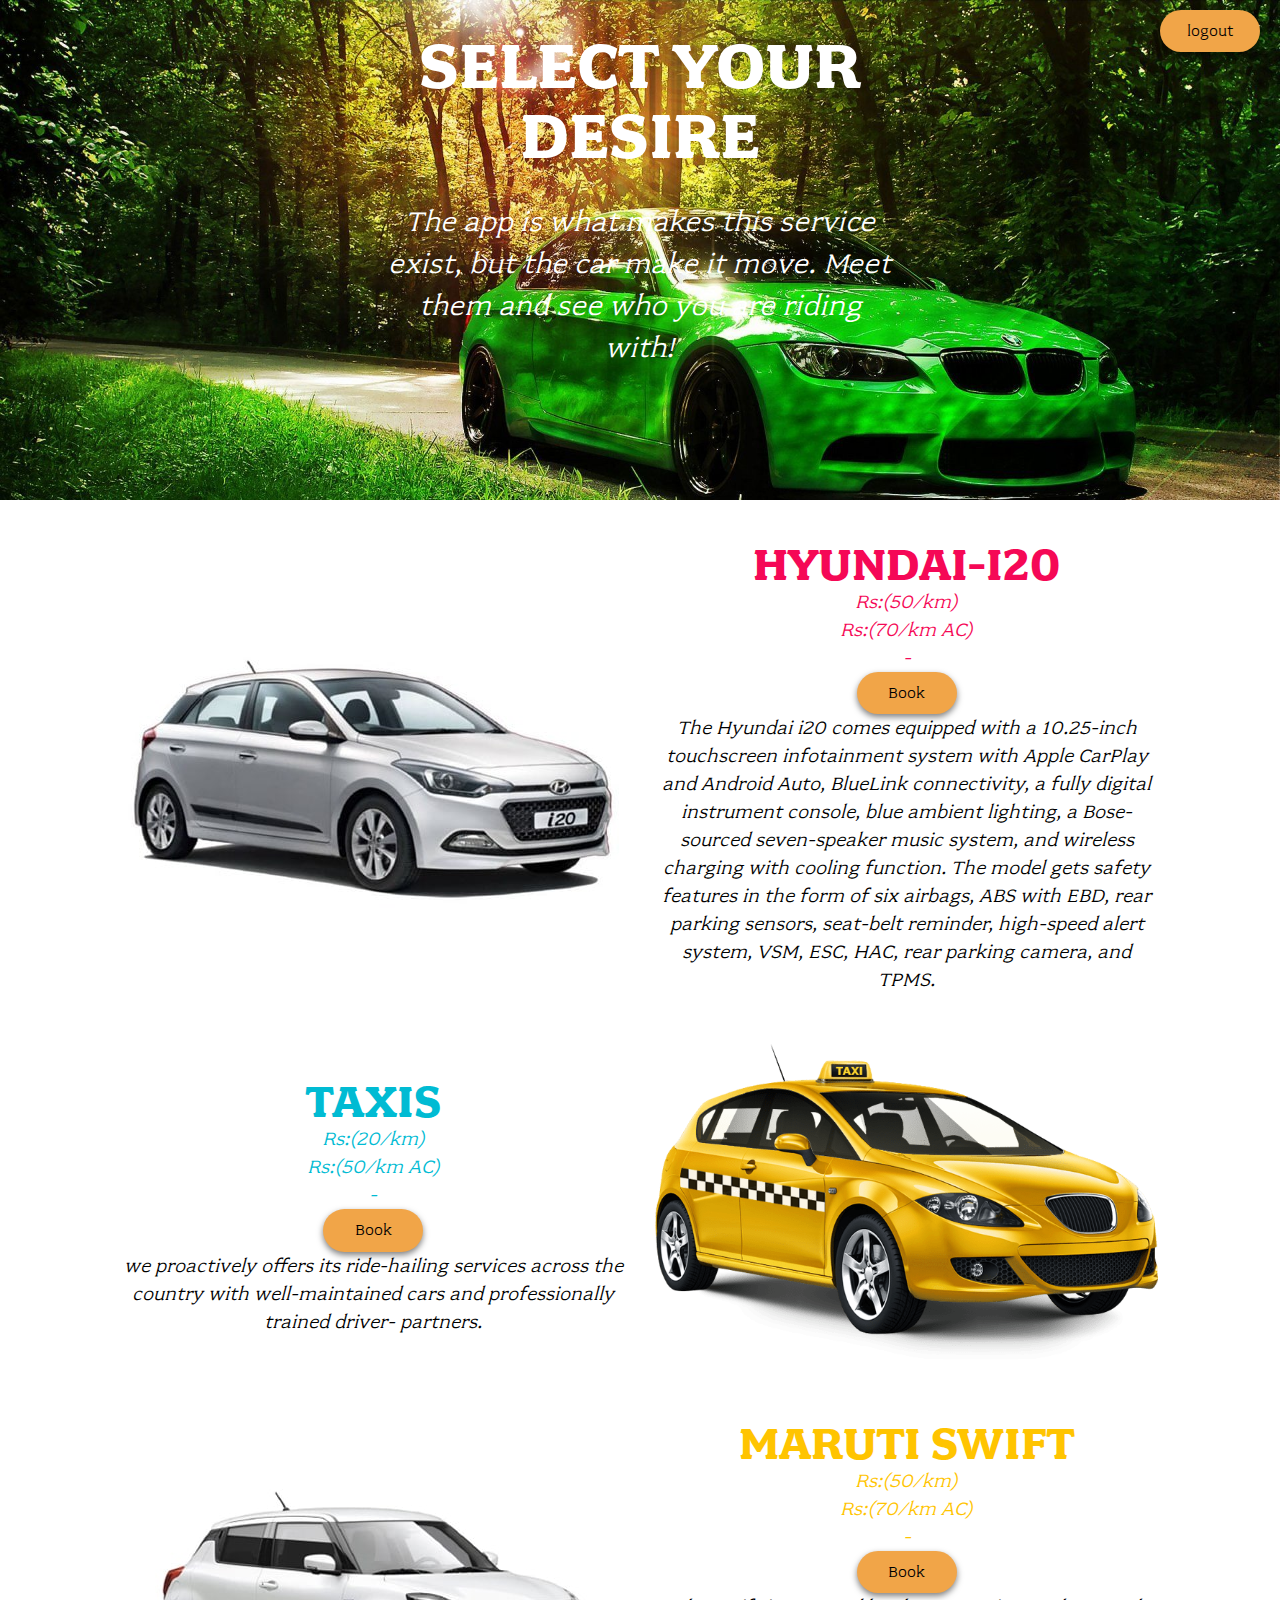
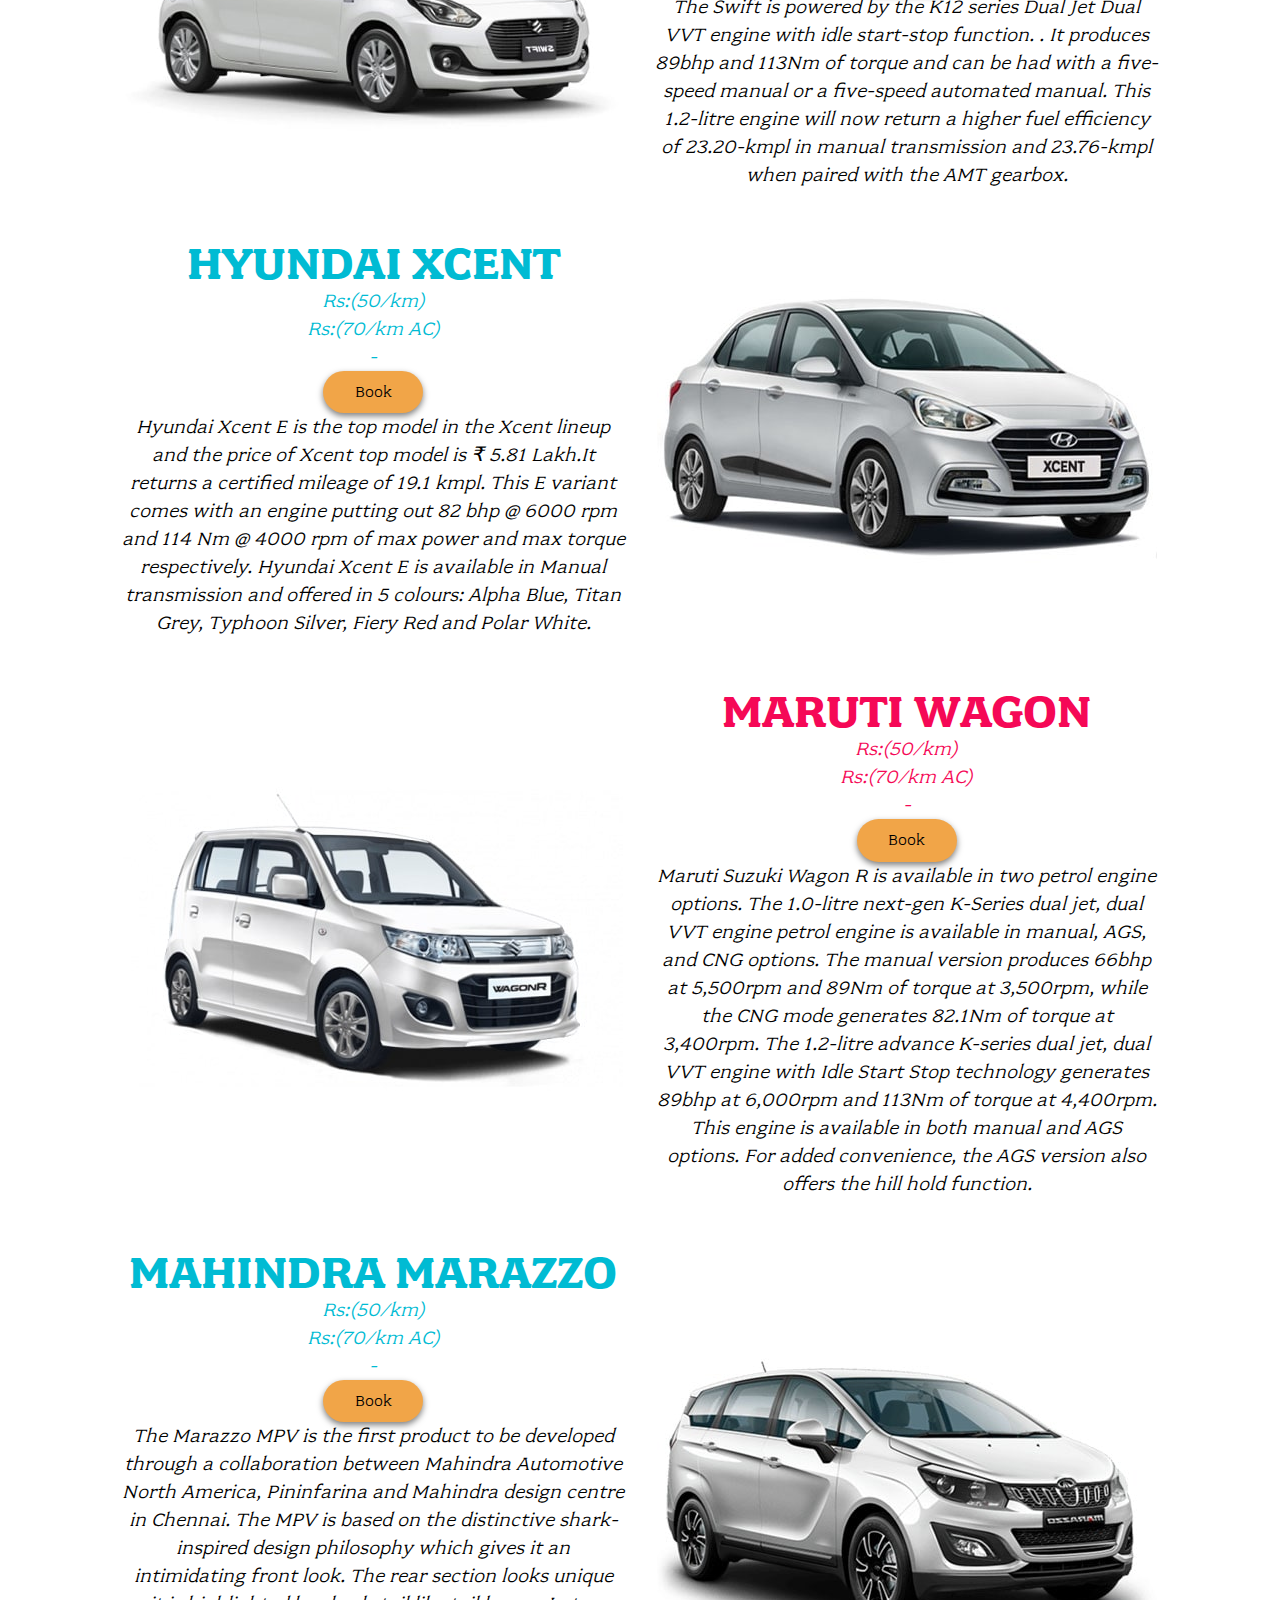
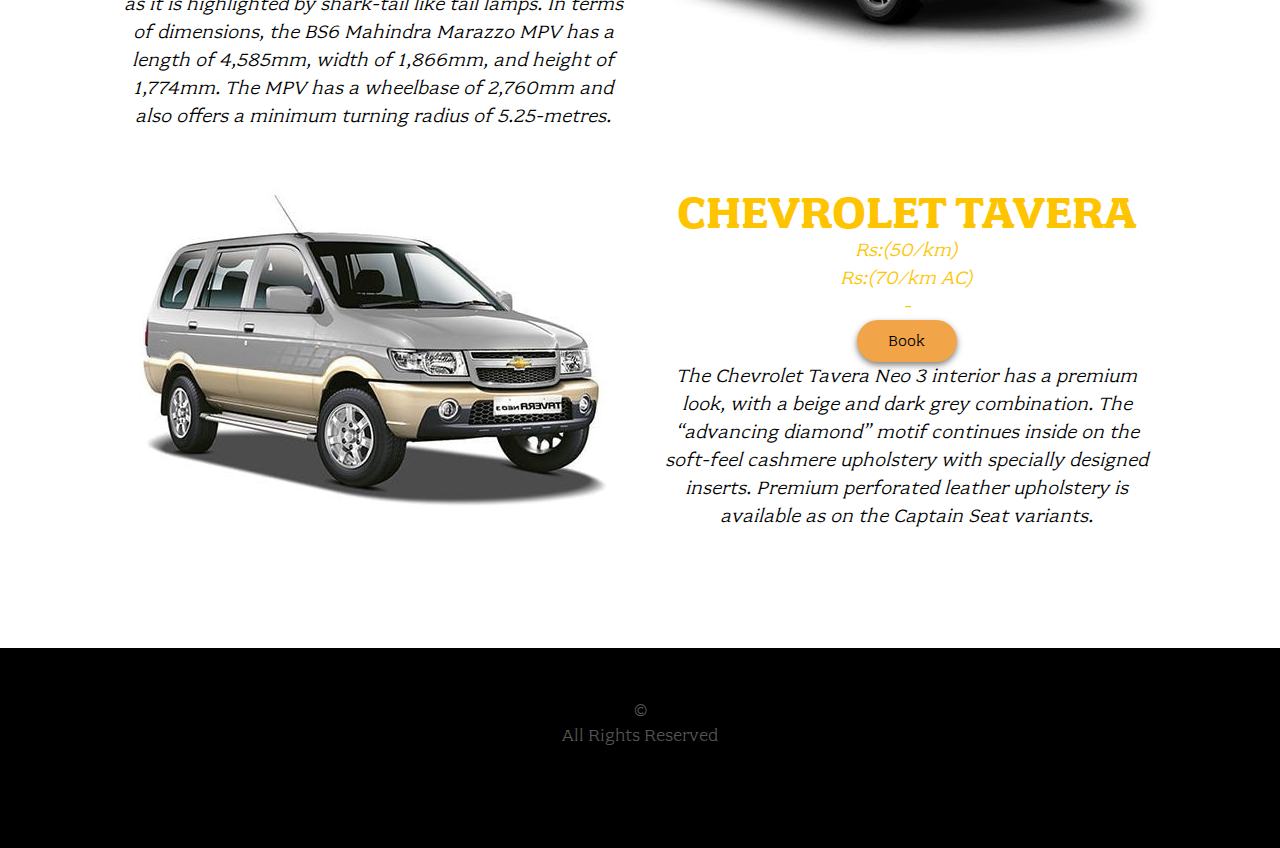
==== commit f6835525: "Update index.html" ====
--- a/index.html
+++ b/index.html
@@ -8,8 +8,7 @@
 
   <link rel="stylesheet" href="css/font.css">
   <link rel="stylesheet" href="css/main.css">
-  <link rel="icon" href="images/favicon.ico"
-  <!-- <script src="js/vendor/modernizr.js"></script> -->
+  <link rel="icon" href="images/favicon.ico">
   <style>
     input{
     width: 100px;
